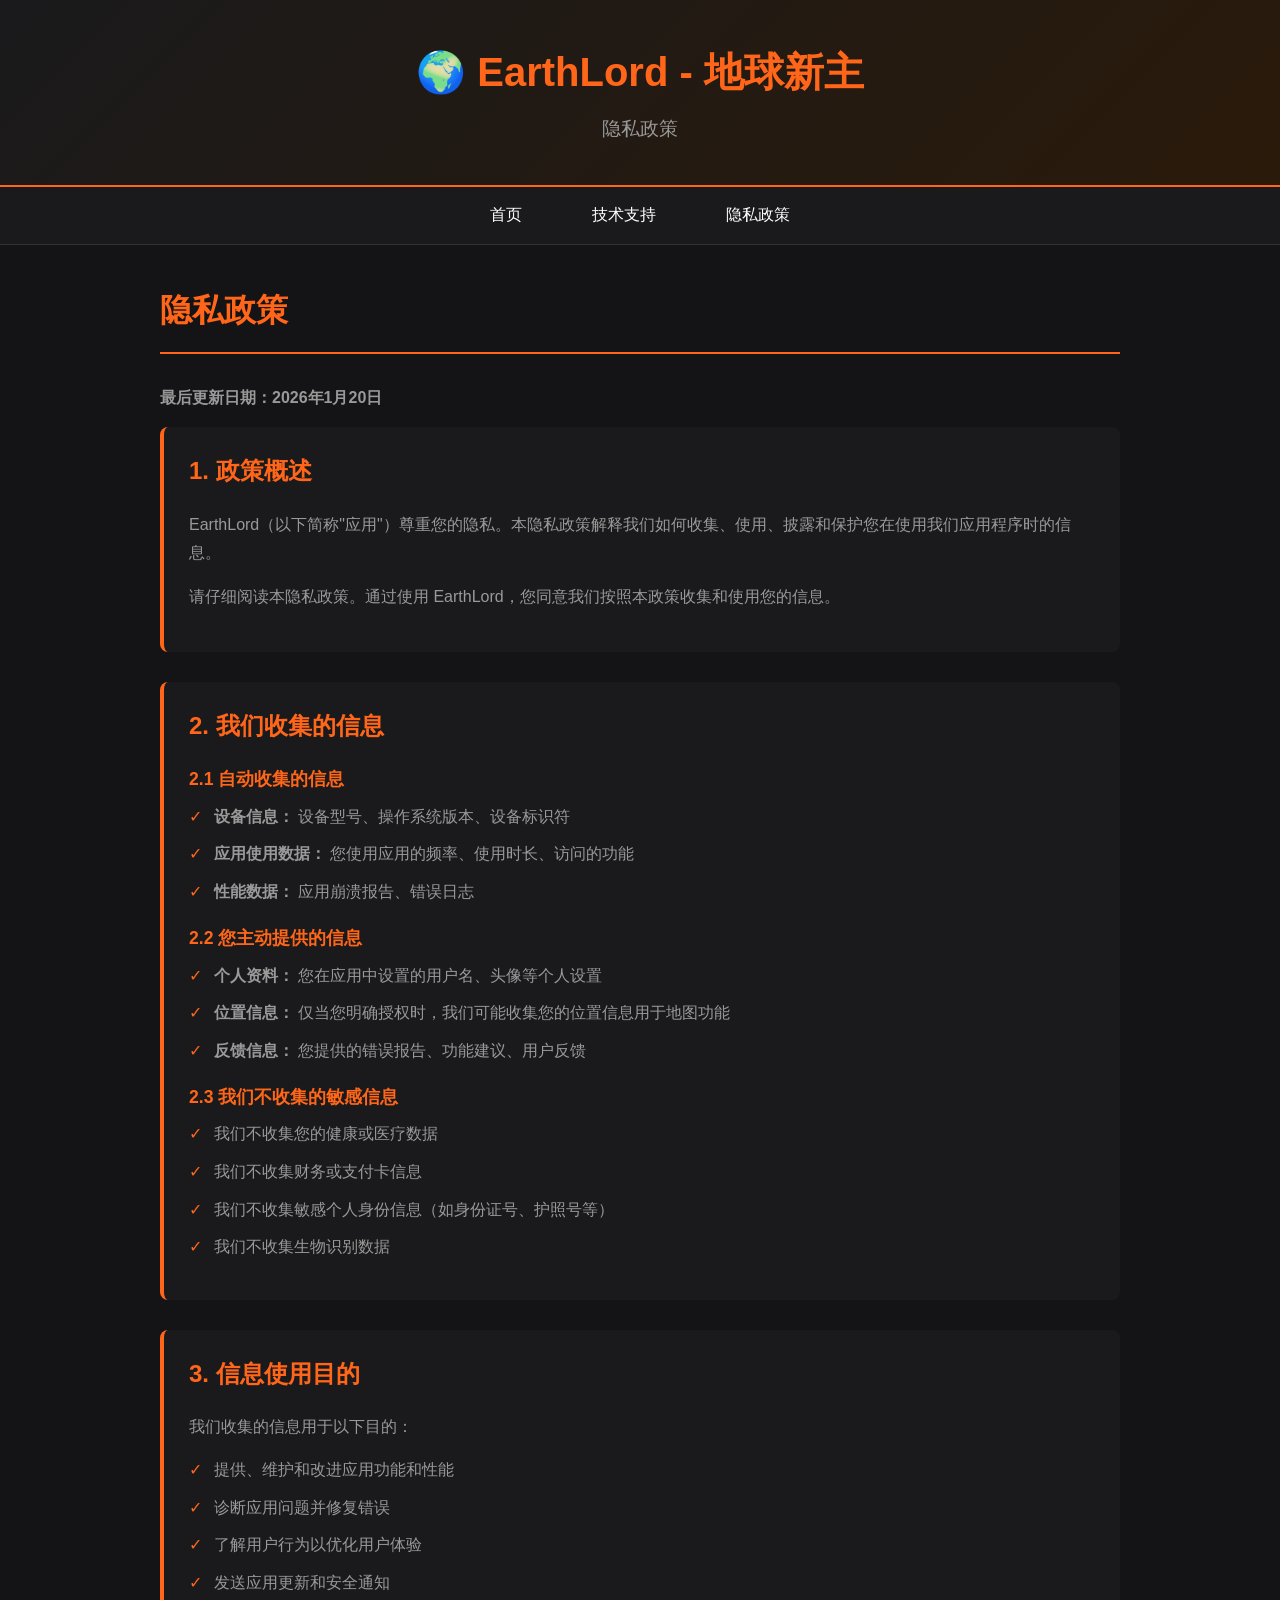
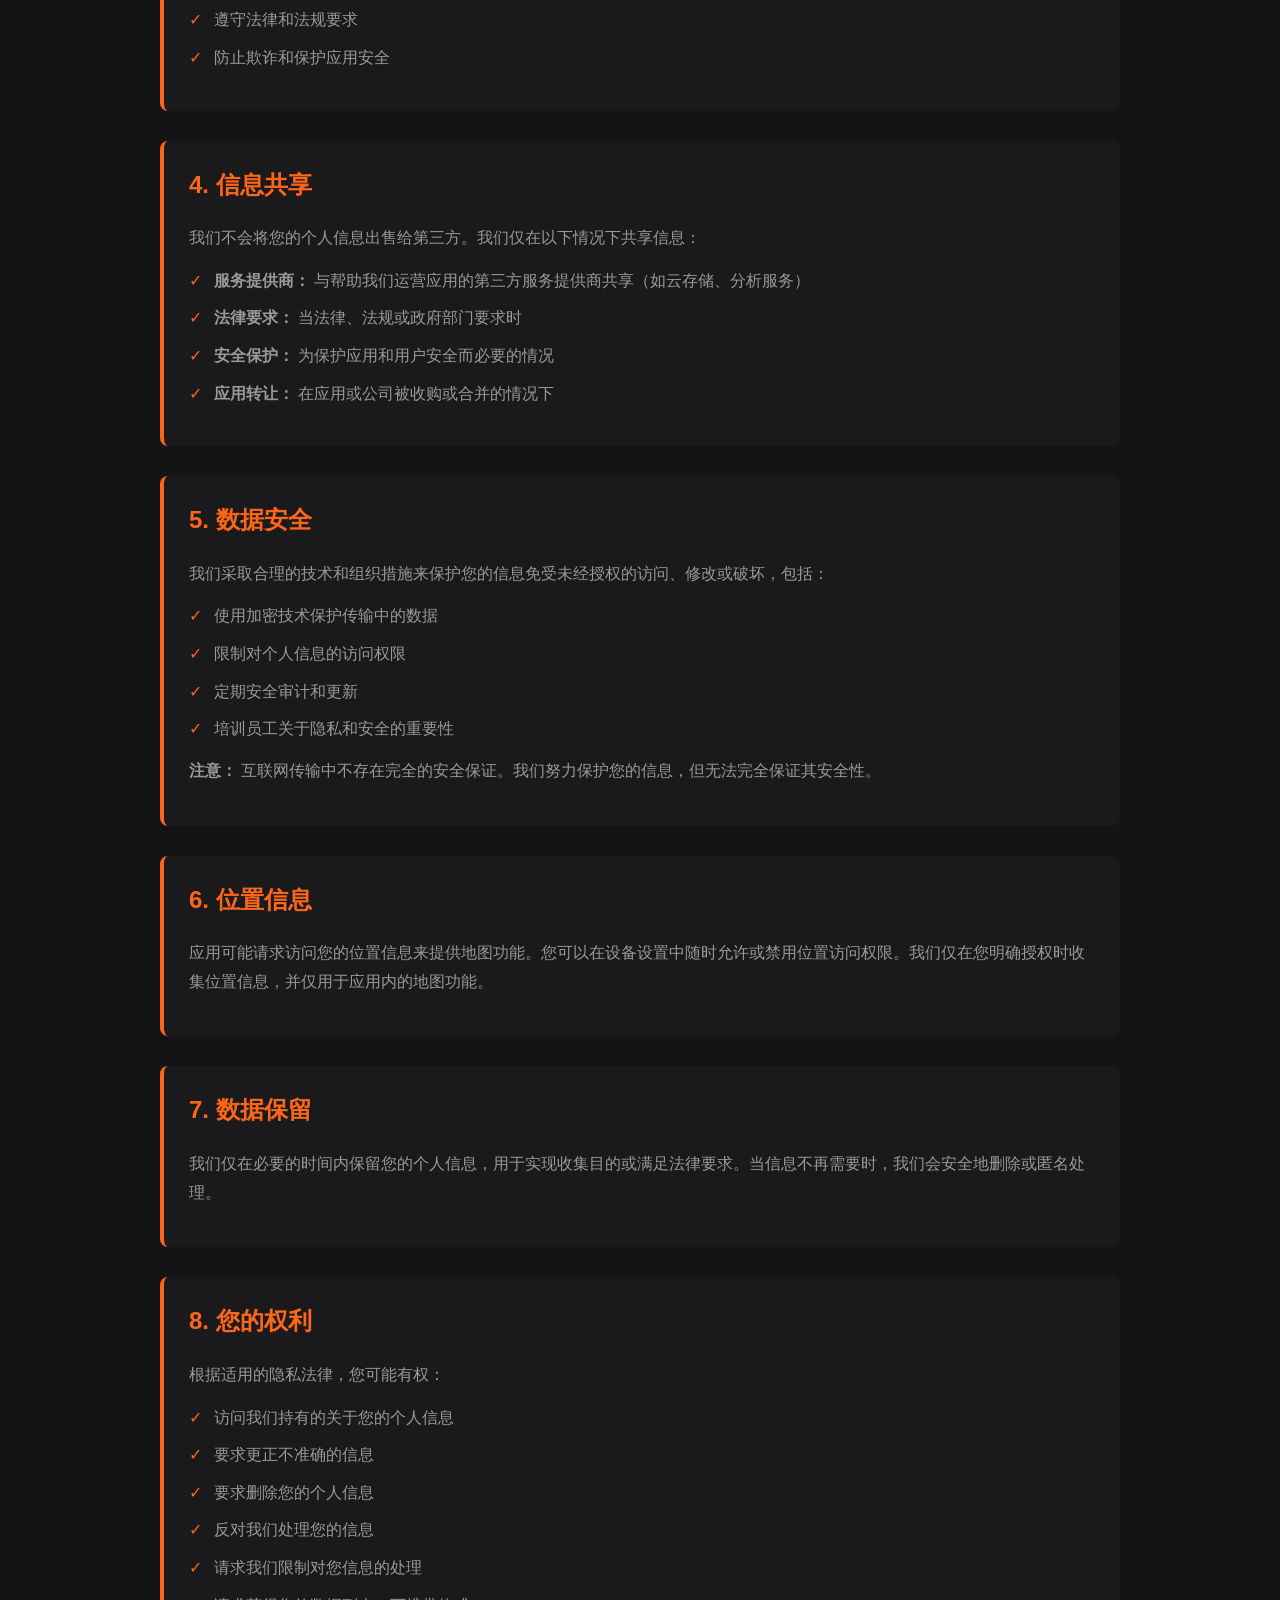
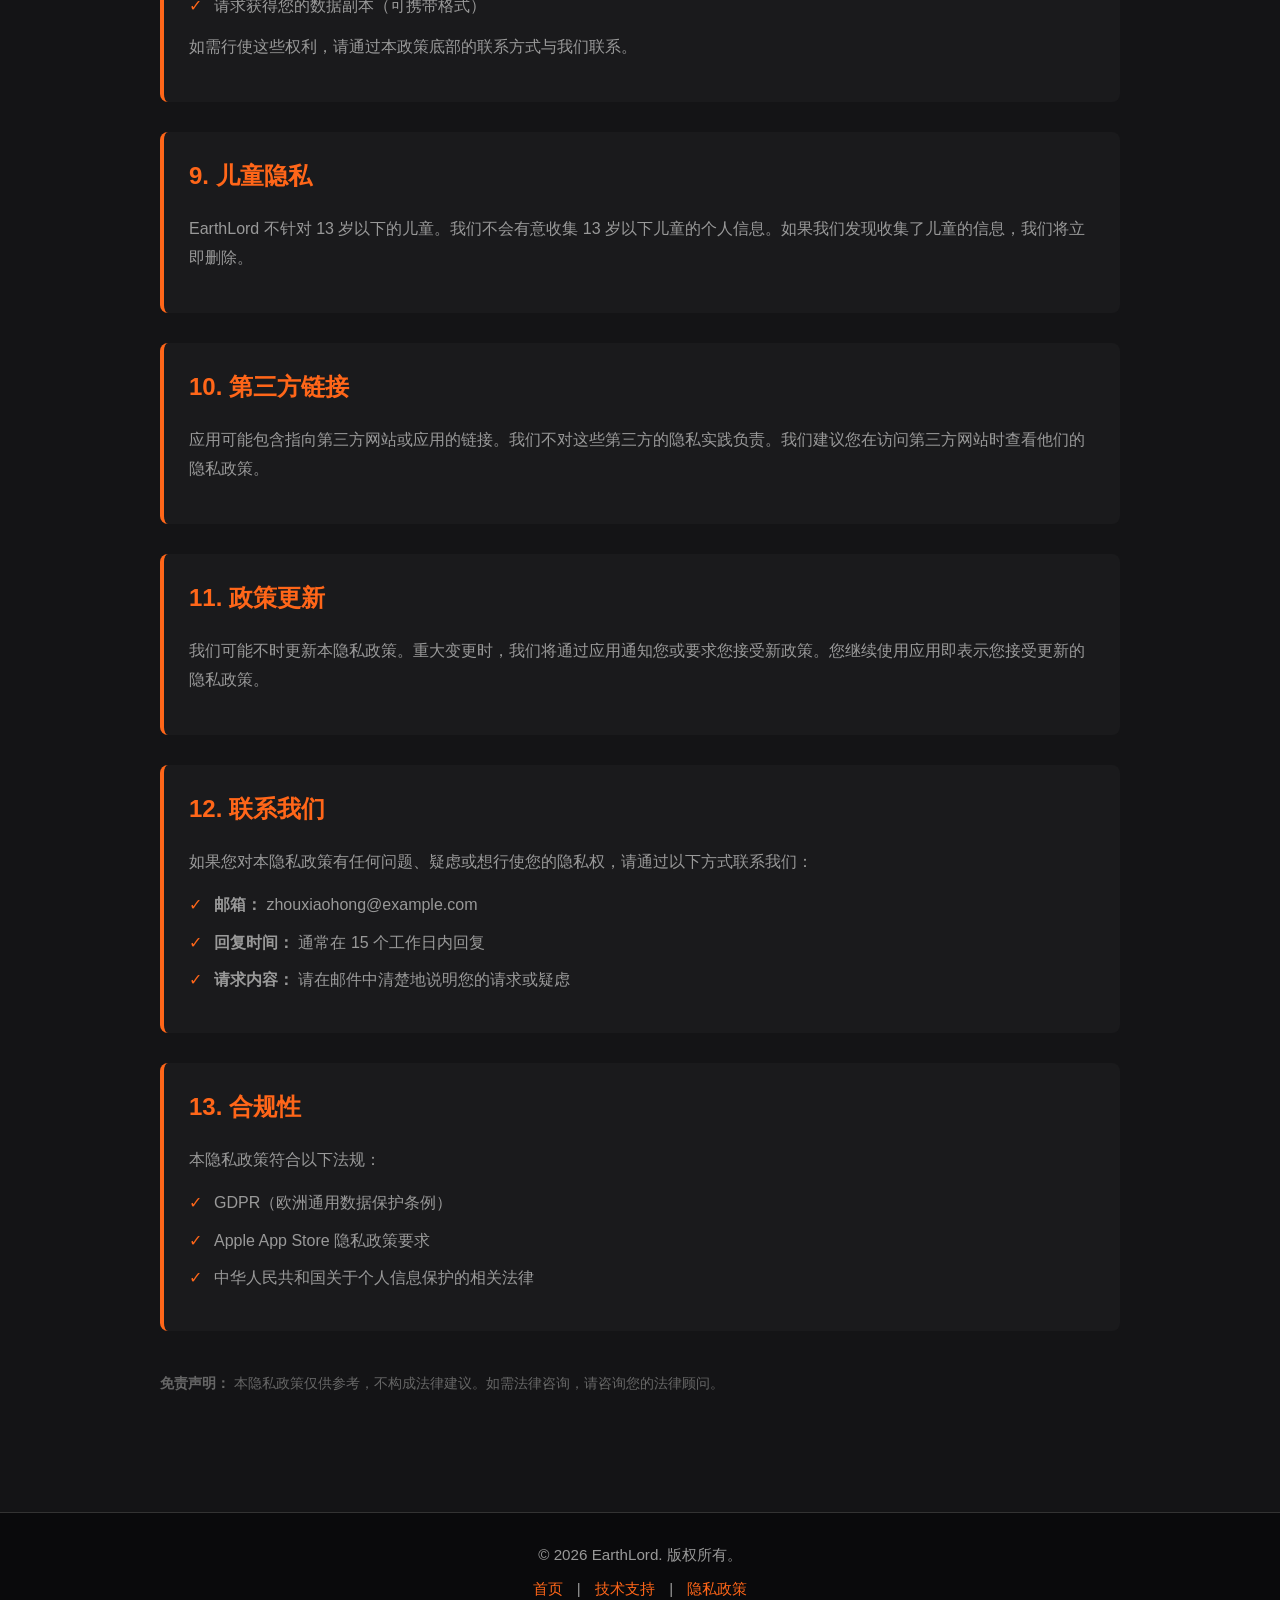
==== privacy.html @ 009931eb "初始化技术支持和隐私政策网站" ====
<!DOCTYPE html>
<html lang="zh-Hans">
<head>
    <meta charset="UTF-8">
    <meta name="viewport" content="width=device-width, initial-scale=1.0">
    <title>隐私政策 - EarthLord</title>
    <link rel="stylesheet" href="styles.css">
</head>
<body>
    <header>
        <div class="container">
            <h1>🌍 EarthLord - 地球新主</h1>
            <p class="subtitle">隐私政策</p>
        </div>
    </header>

    <nav>
        <div class="container">
            <ul>
                <li><a href="index.html">首页</a></li>
                <li><a href="support.html">技术支持</a></li>
                <li><a href="privacy.html">隐私政策</a></li>
            </ul>
        </div>
    </nav>

    <main>
        <div class="container">
            <h2>隐私政策</h2>

            <p><strong>最后更新日期：2026年1月20日</strong></p>

            <section class="privacy-section">
                <h3>1. 政策概述</h3>
                <p>EarthLord（以下简称"应用"）尊重您的隐私。本隐私政策解释我们如何收集、使用、披露和保护您在使用我们应用程序时的信息。</p>
                <p>请仔细阅读本隐私政策。通过使用 EarthLord，您同意我们按照本政策收集和使用您的信息。</p>
            </section>

            <section class="privacy-section">
                <h3>2. 我们收集的信息</h3>

                <h4>2.1 自动收集的信息</h4>
                <ul>
                    <li><strong>设备信息：</strong> 设备型号、操作系统版本、设备标识符</li>
                    <li><strong>应用使用数据：</strong> 您使用应用的频率、使用时长、访问的功能</li>
                    <li><strong>性能数据：</strong> 应用崩溃报告、错误日志</li>
                </ul>

                <h4>2.2 您主动提供的信息</h4>
                <ul>
                    <li><strong>个人资料：</strong> 您在应用中设置的用户名、头像等个人设置</li>
                    <li><strong>位置信息：</strong> 仅当您明确授权时，我们可能收集您的位置信息用于地图功能</li>
                    <li><strong>反馈信息：</strong> 您提供的错误报告、功能建议、用户反馈</li>
                </ul>

                <h4>2.3 我们不收集的敏感信息</h4>
                <ul>
                    <li>我们不收集您的健康或医疗数据</li>
                    <li>我们不收集财务或支付卡信息</li>
                    <li>我们不收集敏感个人身份信息（如身份证号、护照号等）</li>
                    <li>我们不收集生物识别数据</li>
                </ul>
            </section>

            <section class="privacy-section">
                <h3>3. 信息使用目的</h3>
                <p>我们收集的信息用于以下目的：</p>
                <ul>
                    <li>提供、维护和改进应用功能和性能</li>
                    <li>诊断应用问题并修复错误</li>
                    <li>了解用户行为以优化用户体验</li>
                    <li>发送应用更新和安全通知</li>
                    <li>遵守法律和法规要求</li>
                    <li>防止欺诈和保护应用安全</li>
                </ul>
            </section>

            <section class="privacy-section">
                <h3>4. 信息共享</h3>
                <p>我们不会将您的个人信息出售给第三方。我们仅在以下情况下共享信息：</p>
                <ul>
                    <li><strong>服务提供商：</strong> 与帮助我们运营应用的第三方服务提供商共享（如云存储、分析服务）</li>
                    <li><strong>法律要求：</strong> 当法律、法规或政府部门要求时</li>
                    <li><strong>安全保护：</strong> 为保护应用和用户安全而必要的情况</li>
                    <li><strong>应用转让：</strong> 在应用或公司被收购或合并的情况下</li>
                </ul>
            </section>

            <section class="privacy-section">
                <h3>5. 数据安全</h3>
                <p>我们采取合理的技术和组织措施来保护您的信息免受未经授权的访问、修改或破坏，包括：</p>
                <ul>
                    <li>使用加密技术保护传输中的数据</li>
                    <li>限制对个人信息的访问权限</li>
                    <li>定期安全审计和更新</li>
                    <li>培训员工关于隐私和安全的重要性</li>
                </ul>
                <p><strong>注意：</strong> 互联网传输中不存在完全的安全保证。我们努力保护您的信息，但无法完全保证其安全性。</p>
            </section>

            <section class="privacy-section">
                <h3>6. 位置信息</h3>
                <p>应用可能请求访问您的位置信息来提供地图功能。您可以在设备设置中随时允许或禁用位置访问权限。我们仅在您明确授权时收集位置信息，并仅用于应用内的地图功能。</p>
            </section>

            <section class="privacy-section">
                <h3>7. 数据保留</h3>
                <p>我们仅在必要的时间内保留您的个人信息，用于实现收集目的或满足法律要求。当信息不再需要时，我们会安全地删除或匿名处理。</p>
            </section>

            <section class="privacy-section">
                <h3>8. 您的权利</h3>
                <p>根据适用的隐私法律，您可能有权：</p>
                <ul>
                    <li>访问我们持有的关于您的个人信息</li>
                    <li>要求更正不准确的信息</li>
                    <li>要求删除您的个人信息</li>
                    <li>反对我们处理您的信息</li>
                    <li>请求我们限制对您信息的处理</li>
                    <li>请求获得您的数据副本（可携带格式）</li>
                </ul>
                <p>如需行使这些权利，请通过本政策底部的联系方式与我们联系。</p>
            </section>

            <section class="privacy-section">
                <h3>9. 儿童隐私</h3>
                <p>EarthLord 不针对 13 岁以下的儿童。我们不会有意收集 13 岁以下儿童的个人信息。如果我们发现收集了儿童的信息，我们将立即删除。</p>
            </section>

            <section class="privacy-section">
                <h3>10. 第三方链接</h3>
                <p>应用可能包含指向第三方网站或应用的链接。我们不对这些第三方的隐私实践负责。我们建议您在访问第三方网站时查看他们的隐私政策。</p>
            </section>

            <section class="privacy-section">
                <h3>11. 政策更新</h3>
                <p>我们可能不时更新本隐私政策。重大变更时，我们将通过应用通知您或要求您接受新政策。您继续使用应用即表示您接受更新的隐私政策。</p>
            </section>

            <section class="privacy-section">
                <h3>12. 联系我们</h3>
                <p>如果您对本隐私政策有任何问题、疑虑或想行使您的隐私权，请通过以下方式联系我们：</p>
                <ul>
                    <li><strong>邮箱：</strong> zhouxiaohong@example.com</li>
                    <li><strong>回复时间：</strong> 通常在 15 个工作日内回复</li>
                    <li><strong>请求内容：</strong> 请在邮件中清楚地说明您的请求或疑虑</li>
                </ul>
            </section>

            <section class="privacy-section">
                <h3>13. 合规性</h3>
                <p>本隐私政策符合以下法规：</p>
                <ul>
                    <li>GDPR（欧洲通用数据保护条例）</li>
                    <li>Apple App Store 隐私政策要求</li>
                    <li>中华人民共和国关于个人信息保护的相关法律</li>
                </ul>
            </section>

            <p style="margin-top: 40px; font-size: 0.9em; color: #666;">
                <strong>免责声明：</strong> 本隐私政策仅供参考，不构成法律建议。如需法律咨询，请咨询您的法律顾问。
            </p>
        </div>
    </main>

    <footer>
        <div class="container">
            <p>&copy; 2026 EarthLord. 版权所有。</p>
            <p>
                <a href="index.html">首页</a> |
                <a href="support.html">技术支持</a> |
                <a href="privacy.html">隐私政策</a>
            </p>
        </div>
    </footer>
</body>
</html>
---- styles.css ----
* {
    margin: 0;
    padding: 0;
    box-sizing: border-box;
}

:root {
    --primary-color: #FF6619;
    --bg-color: #141416;
    --text-primary: #ffffff;
    --text-secondary: #999999;
    --border-color: #333333;
    --success-color: #4CAF50;
}

body {
    font-family: -apple-system, BlinkMacSystemFont, "Segoe UI", Roboto, "Helvetica Neue", Arial, sans-serif;
    background-color: var(--bg-color);
    color: var(--text-primary);
    line-height: 1.6;
}

.container {
    max-width: 1000px;
    margin: 0 auto;
    padding: 0 20px;
}

/* Header */
header {
    background: linear-gradient(135deg, #1a1a1c 0%, #2a1a0a 100%);
    padding: 40px 0;
    border-bottom: 2px solid var(--primary-color);
    text-align: center;
}

header h1 {
    font-size: 2.5em;
    margin-bottom: 10px;
    color: var(--primary-color);
}

header .subtitle {
    font-size: 1.2em;
    color: var(--text-secondary);
}

/* Navigation */
nav {
    background-color: #1a1a1c;
    padding: 0;
    border-bottom: 1px solid var(--border-color);
    position: sticky;
    top: 0;
    z-index: 100;
}

nav ul {
    list-style: none;
    display: flex;
    justify-content: center;
    gap: 30px;
}

nav a {
    display: block;
    padding: 15px 20px;
    color: var(--text-primary);
    text-decoration: none;
    transition: all 0.3s ease;
    border-bottom: 2px solid transparent;
}

nav a:hover {
    color: var(--primary-color);
    border-bottom-color: var(--primary-color);
}

/* Main Content */
main {
    padding: 40px 0;
    min-height: 60vh;
}

main h2 {
    font-size: 2em;
    margin-bottom: 30px;
    color: var(--primary-color);
    border-bottom: 2px solid var(--primary-color);
    padding-bottom: 15px;
}

main h3 {
    font-size: 1.5em;
    margin: 30px 0 20px 0;
    color: var(--primary-color);
}

main h4 {
    font-size: 1.1em;
    margin: 20px 0 10px 0;
    color: var(--text-primary);
}

main p {
    margin-bottom: 15px;
    color: var(--text-secondary);
    line-height: 1.8;
}

main ul, main ol {
    margin-left: 30px;
    margin-bottom: 15px;
}

main li {
    margin-bottom: 10px;
    color: var(--text-secondary);
}

main a {
    color: var(--primary-color);
    text-decoration: none;
    transition: all 0.3s ease;
}

main a:hover {
    text-decoration: underline;
}

/* Hero Section */
.hero {
    background: linear-gradient(135deg, #1a1a1c 0%, #2a1a0a 100%);
    padding: 40px;
    border-radius: 8px;
    border-left: 4px solid var(--primary-color);
    margin-bottom: 40px;
}

.hero h2 {
    border: none;
    margin-bottom: 15px;
    padding-bottom: 0;
}

.hero p {
    color: var(--text-primary);
    font-size: 1.1em;
}

/* Features Grid */
.feature-grid {
    display: grid;
    grid-template-columns: repeat(auto-fit, minmax(250px, 1fr));
    gap: 20px;
    margin: 20px 0;
}

.feature-card {
    background-color: #1a1a1c;
    padding: 25px;
    border-radius: 8px;
    border-left: 4px solid var(--primary-color);
    transition: all 0.3s ease;
}

.feature-card:hover {
    transform: translateY(-5px);
    box-shadow: 0 10px 30px rgba(255, 102, 25, 0.2);
}

.feature-card h3 {
    margin-top: 0;
    margin-bottom: 15px;
}

.feature-card p {
    margin: 0;
}

/* Info Section */
.info {
    background-color: #1a1a1c;
    padding: 25px;
    border-radius: 8px;
    border-left: 4px solid var(--primary-color);
    margin-top: 40px;
}

.info ul {
    list-style: none;
    margin-left: 0;
}

.info li {
    margin-bottom: 15px;
}

.info strong {
    color: var(--primary-color);
}

/* Support Section */
.support-section {
    background-color: #1a1a1c;
    padding: 25px;
    border-radius: 8px;
    border-left: 4px solid var(--primary-color);
    margin-bottom: 30px;
}

.support-section ul {
    list-style: none;
    margin-left: 0;
}

.support-section li {
    margin-bottom: 12px;
    margin-left: 0;
    padding-left: 25px;
    position: relative;
}

.support-section li:before {
    content: "→";
    position: absolute;
    left: 0;
    color: var(--primary-color);
}

.faq-item {
    background-color: #0a0a0c;
    padding: 20px;
    border-radius: 6px;
    margin-bottom: 20px;
    border-left: 3px solid var(--primary-color);
}

.faq-item h4 {
    color: var(--primary-color);
    margin-top: 0;
    margin-bottom: 15px;
}

.faq-item p {
    margin-bottom: 10px;
}

.faq-item ol, .faq-item ul {
    margin-left: 20px;
}

/* Privacy Section */
.privacy-section {
    background-color: #1a1a1c;
    padding: 25px;
    border-radius: 8px;
    border-left: 4px solid var(--primary-color);
    margin-bottom: 30px;
}

.privacy-section h3 {
    margin-top: 0;
}

.privacy-section h4 {
    color: var(--primary-color);
    margin-top: 20px;
}

.privacy-section ul {
    list-style: none;
    margin-left: 0;
}

.privacy-section li {
    margin-bottom: 12px;
    margin-left: 0;
    padding-left: 25px;
    position: relative;
}

.privacy-section li:before {
    content: "✓";
    position: absolute;
    left: 0;
    color: var(--primary-color);
}

/* Footer */
footer {
    background-color: #0a0a0c;
    padding: 30px 0;
    text-align: center;
    border-top: 1px solid var(--border-color);
    margin-top: 60px;
    color: var(--text-secondary);
}

footer p {
    margin-bottom: 10px;
    font-size: 0.95em;
}

footer a {
    color: var(--primary-color);
    text-decoration: none;
    margin: 0 10px;
}

footer a:hover {
    text-decoration: underline;
}

/* Responsive */
@media (max-width: 768px) {
    header h1 {
        font-size: 1.8em;
    }

    nav ul {
        flex-wrap: wrap;
        gap: 0;
    }

    nav a {
        padding: 10px 15px;
        font-size: 0.95em;
    }

    main h2 {
        font-size: 1.6em;
    }

    main h3 {
        font-size: 1.2em;
    }

    .feature-grid {
        grid-template-columns: 1fr;
    }

    .container {
        padding: 0 15px;
    }

    main {
        padding: 20px 0;
    }
}

@media (max-width: 480px) {
    header {
        padding: 25px 0;
    }

    header h1 {
        font-size: 1.5em;
    }

    header .subtitle {
        font-size: 1em;
    }

    nav a {
        padding: 8px 10px;
        font-size: 0.9em;
    }

    main h2 {
        font-size: 1.3em;
    }

    main h3 {
        font-size: 1.1em;
    }
}

/* Print Styles */
@media print {
    nav {
        display: none;
    }

    footer {
        display: none;
    }
}
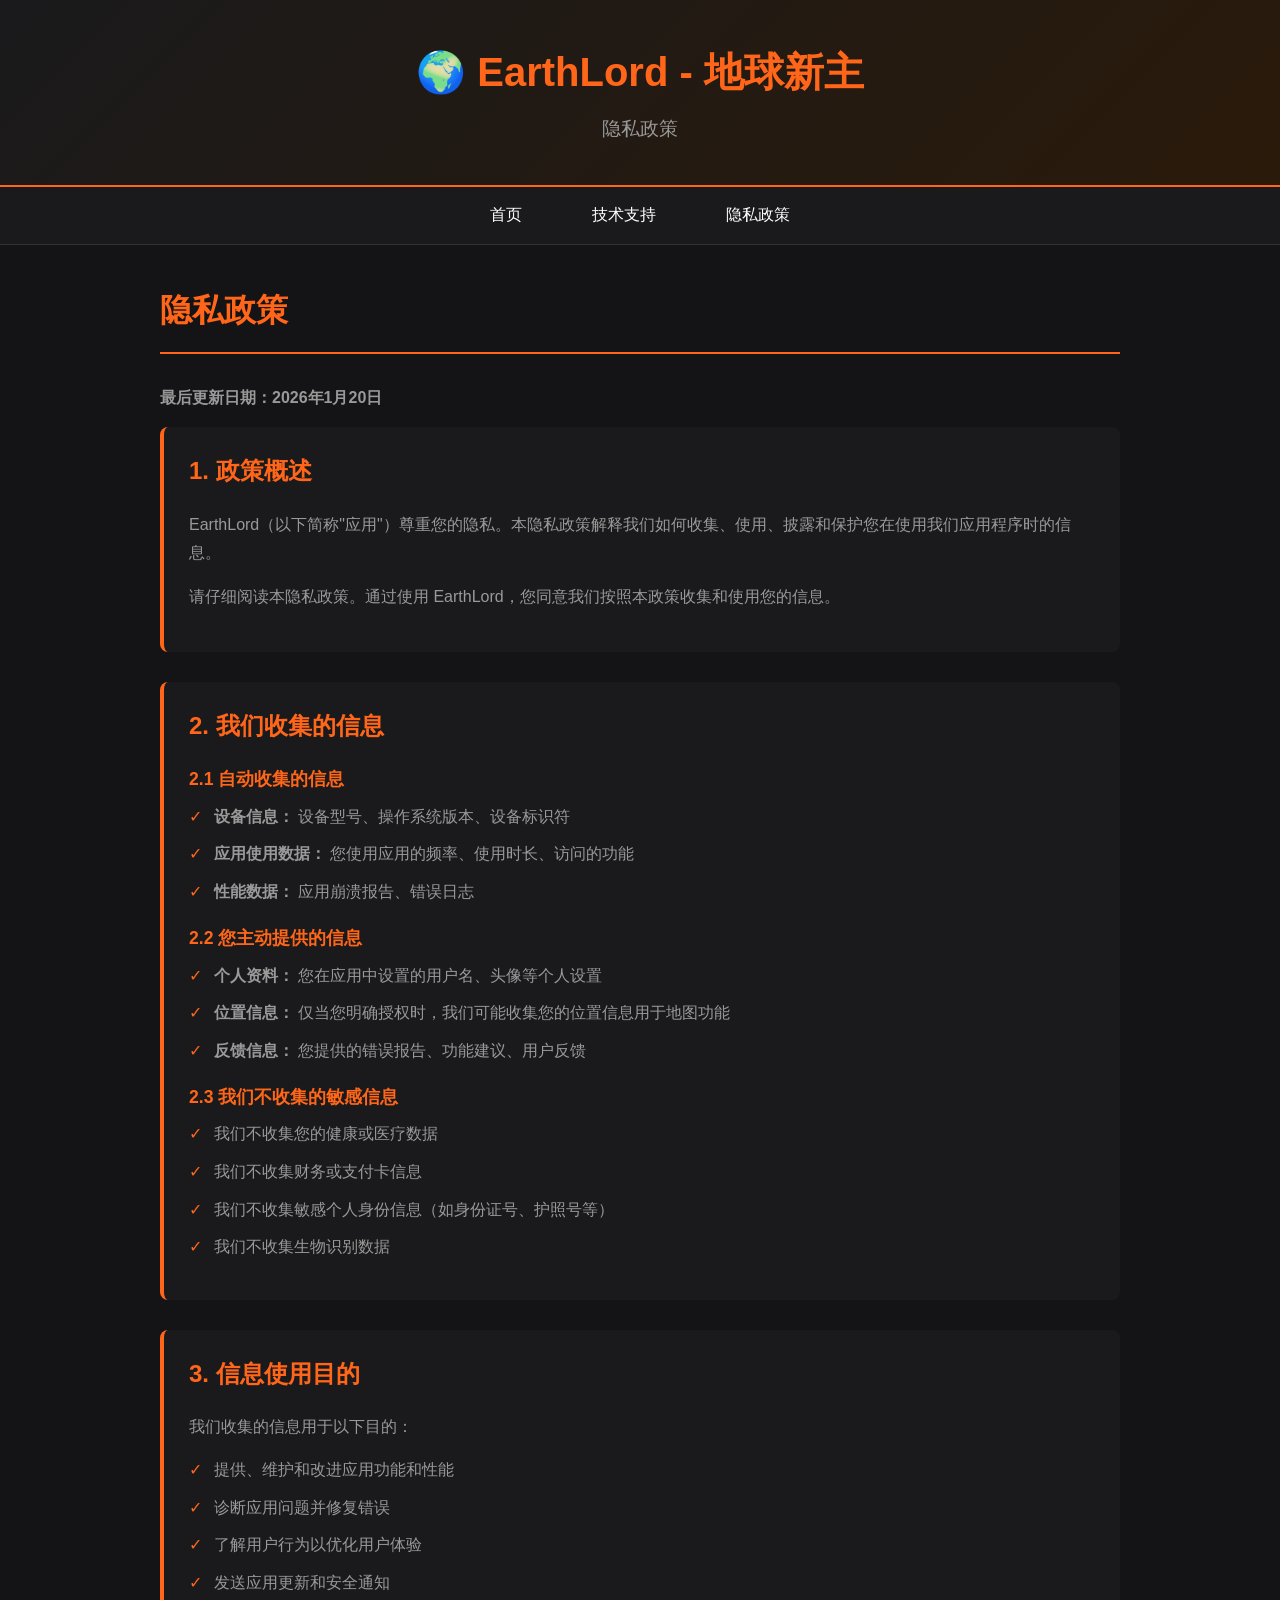
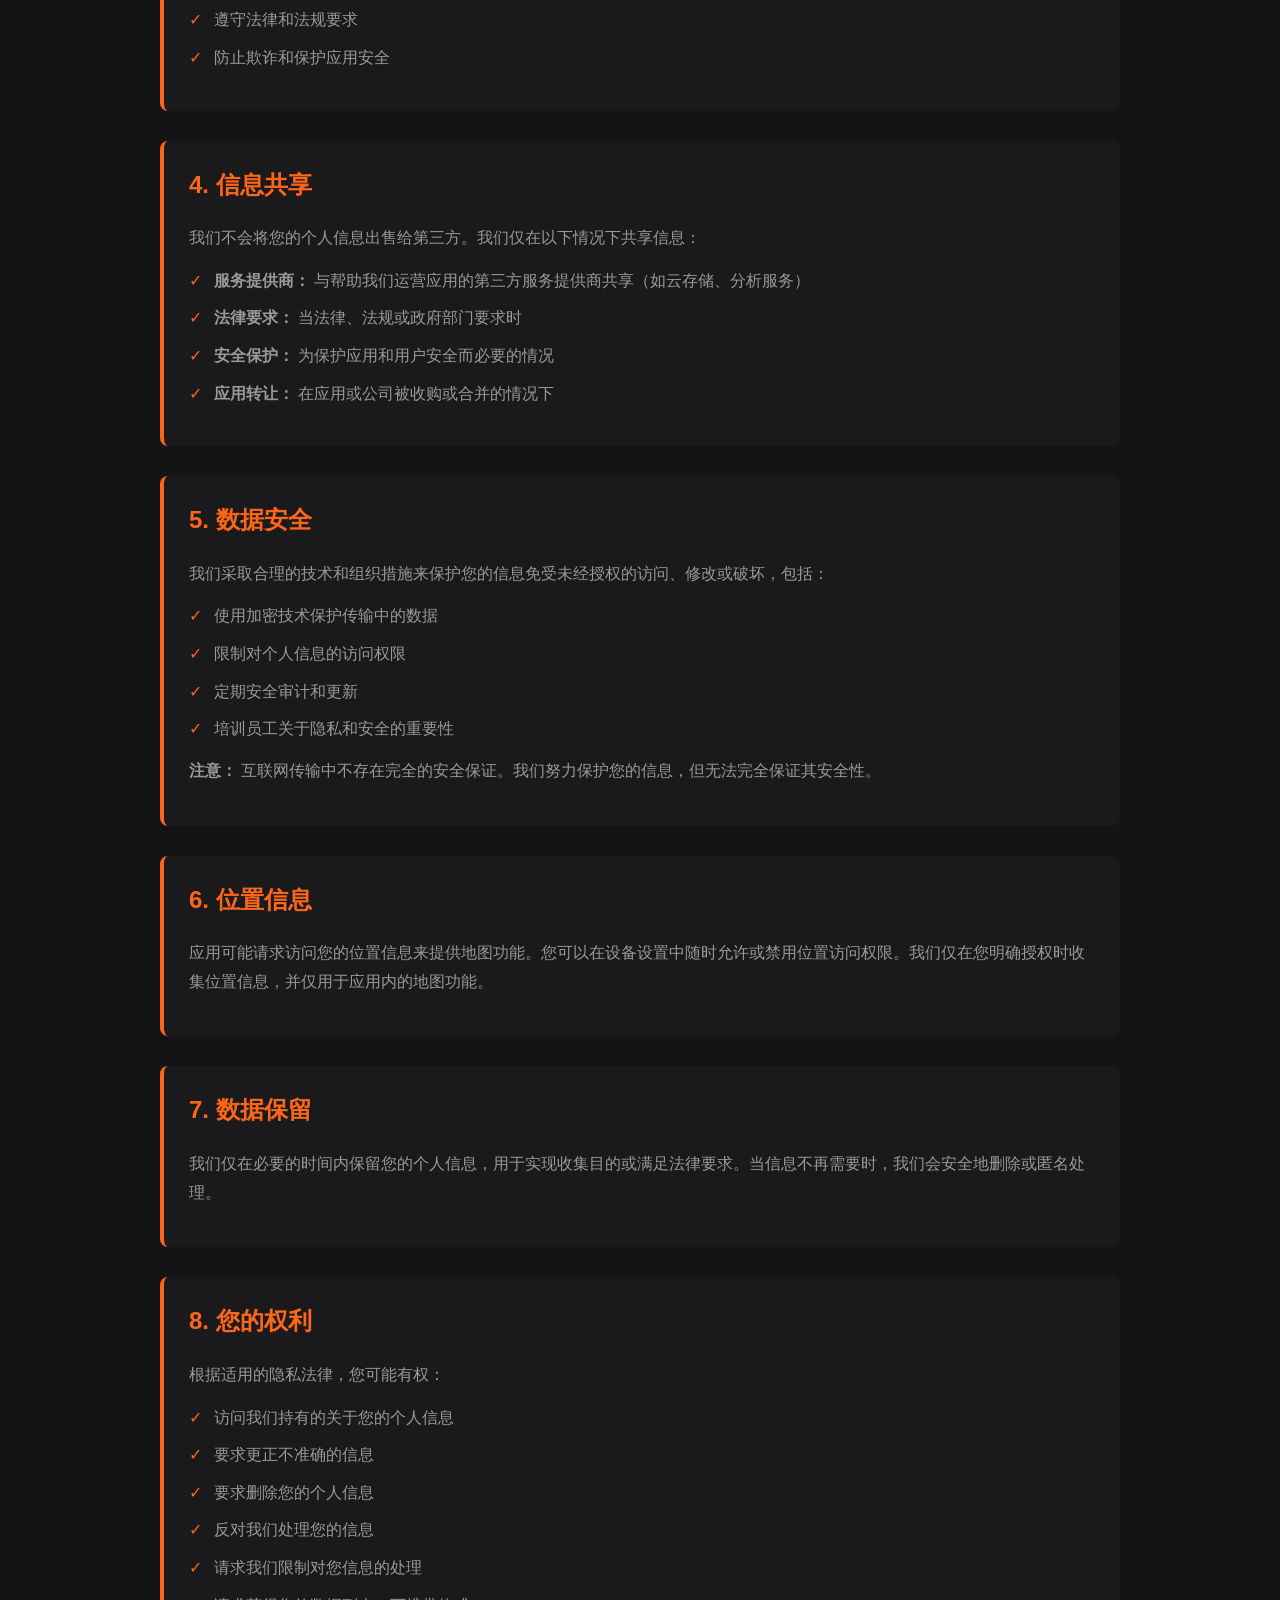
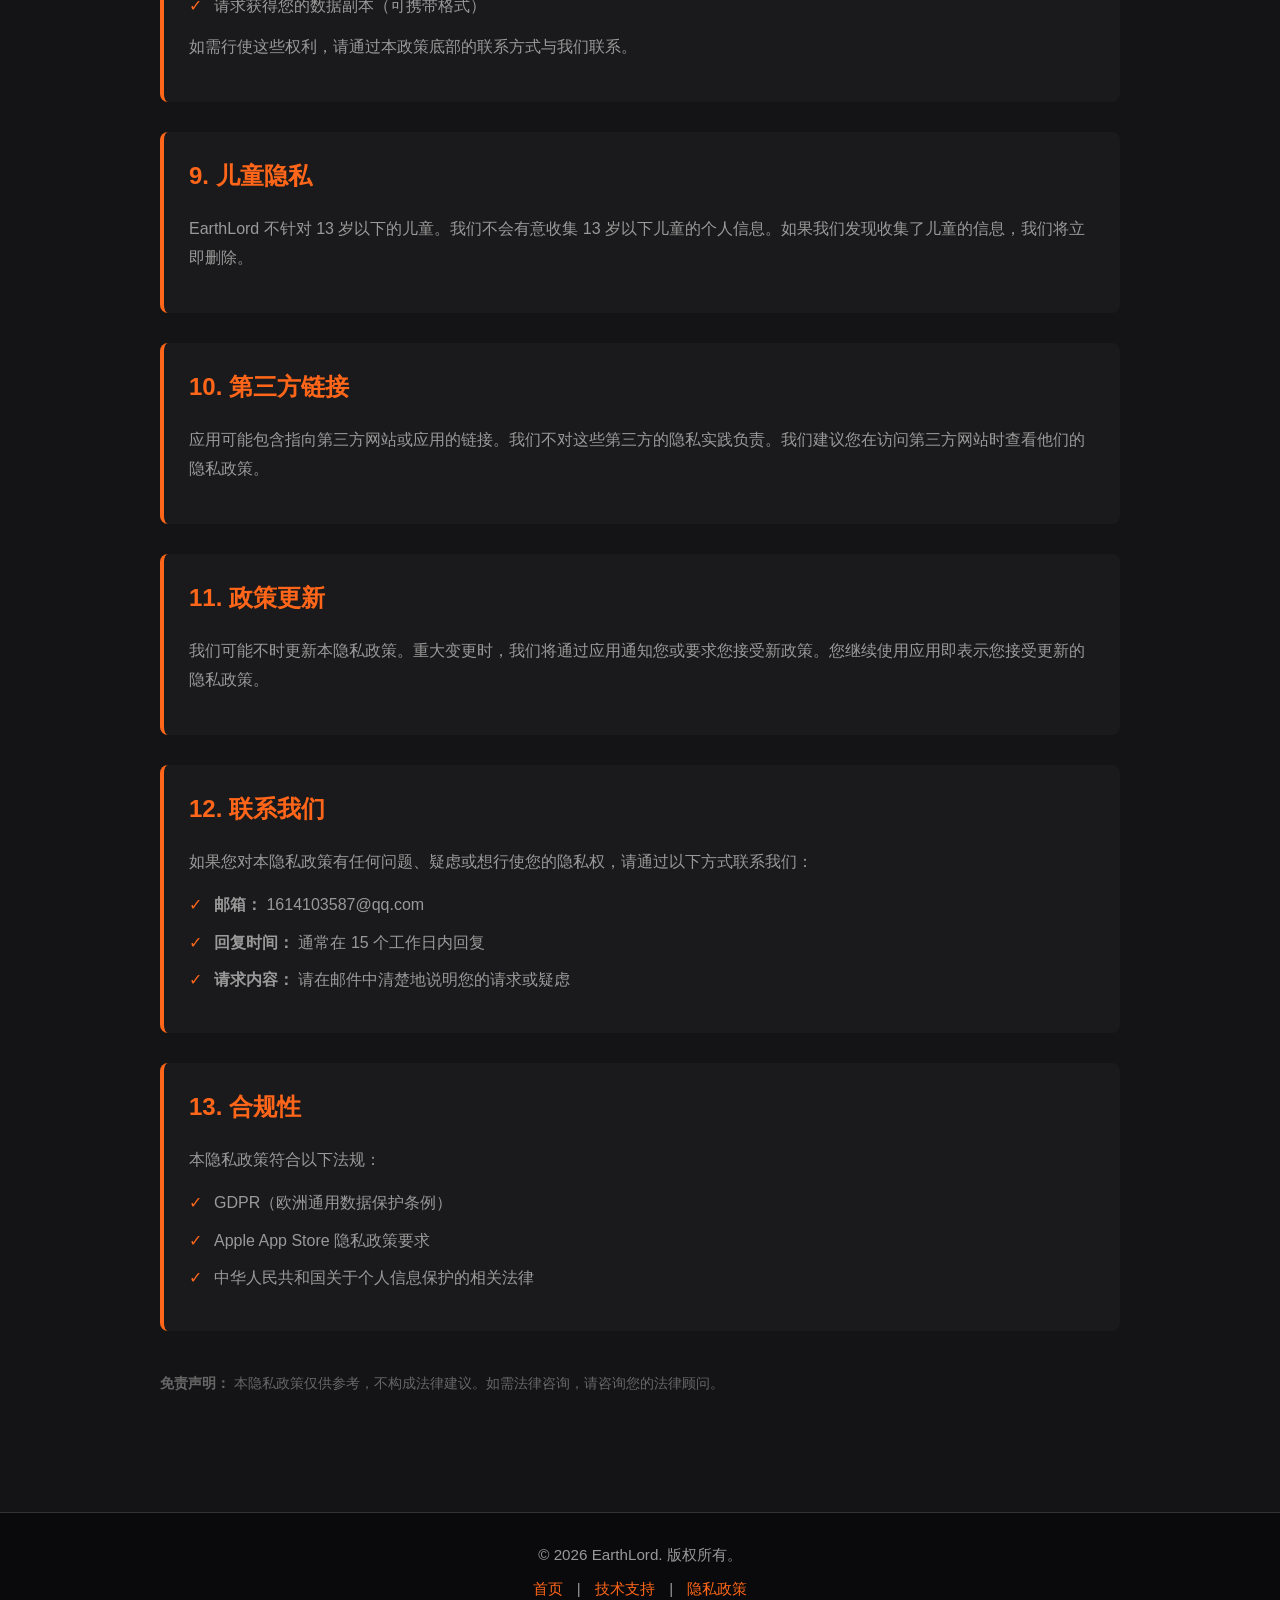
==== commit 61903820: "更新邮箱地址为 1614103587@qq.com" ====
--- a/privacy.html
+++ b/privacy.html
@@ -141,7 +141,7 @@
                 <h3>12. 联系我们</h3>
                 <p>如果您对本隐私政策有任何问题、疑虑或想行使您的隐私权，请通过以下方式联系我们：</p>
                 <ul>
-                    <li><strong>邮箱：</strong> zhouxiaohong@example.com</li>
+                    <li><strong>邮箱：</strong> 1614103587@qq.com</li>
                     <li><strong>回复时间：</strong> 通常在 15 个工作日内回复</li>
                     <li><strong>请求内容：</strong> 请在邮件中清楚地说明您的请求或疑虑</li>
                 </ul>
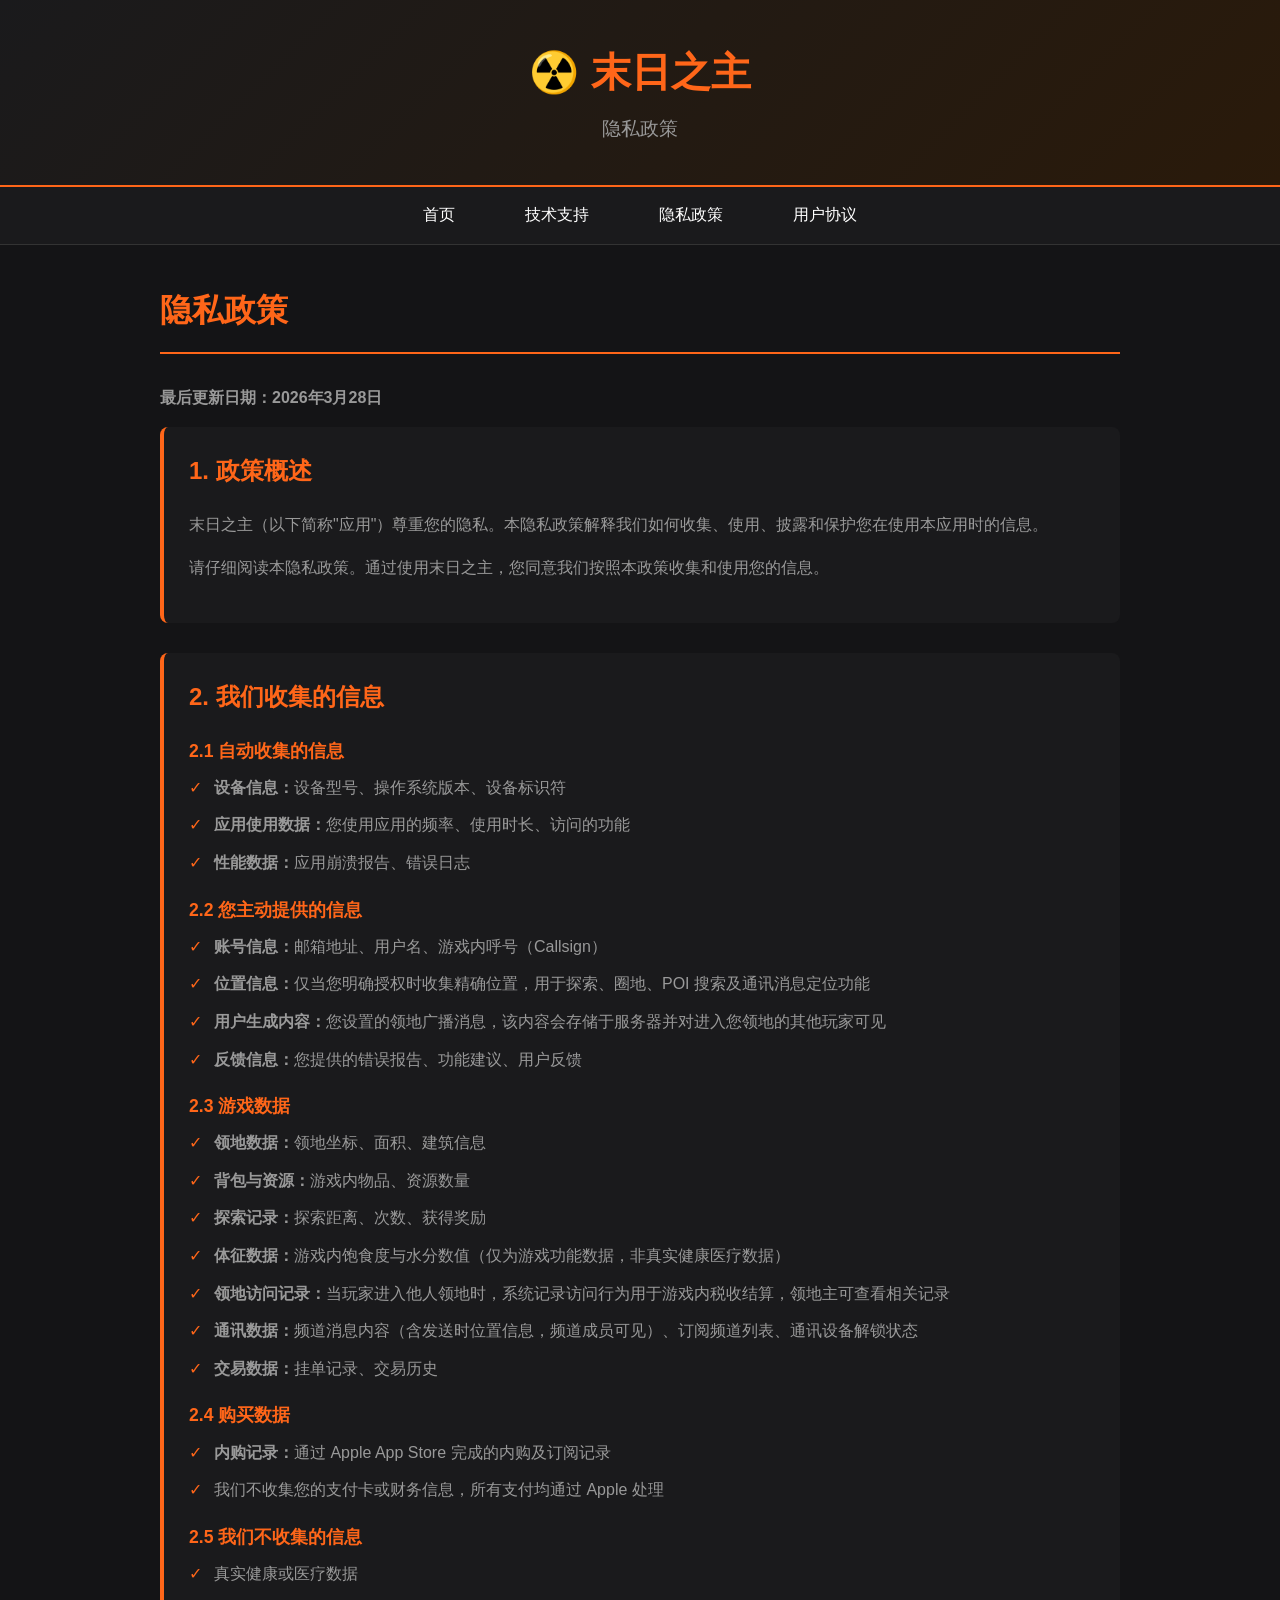
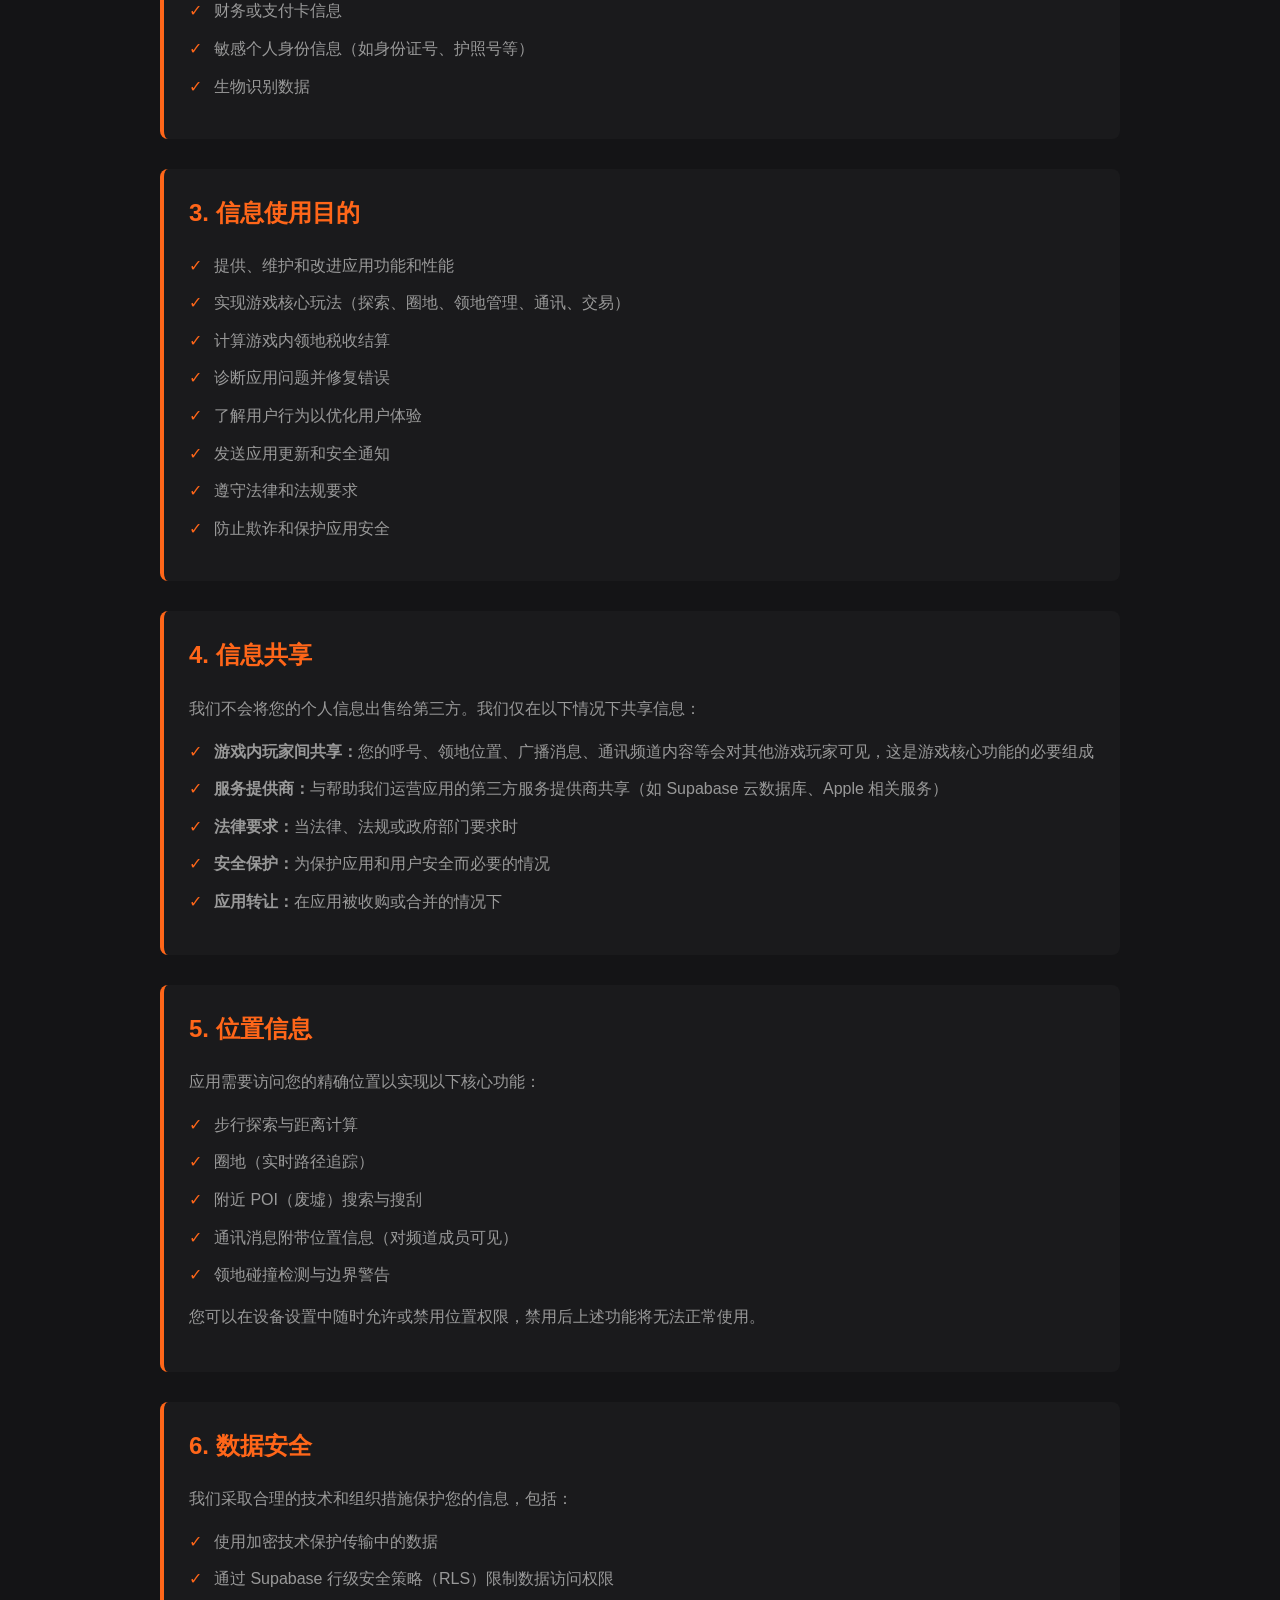
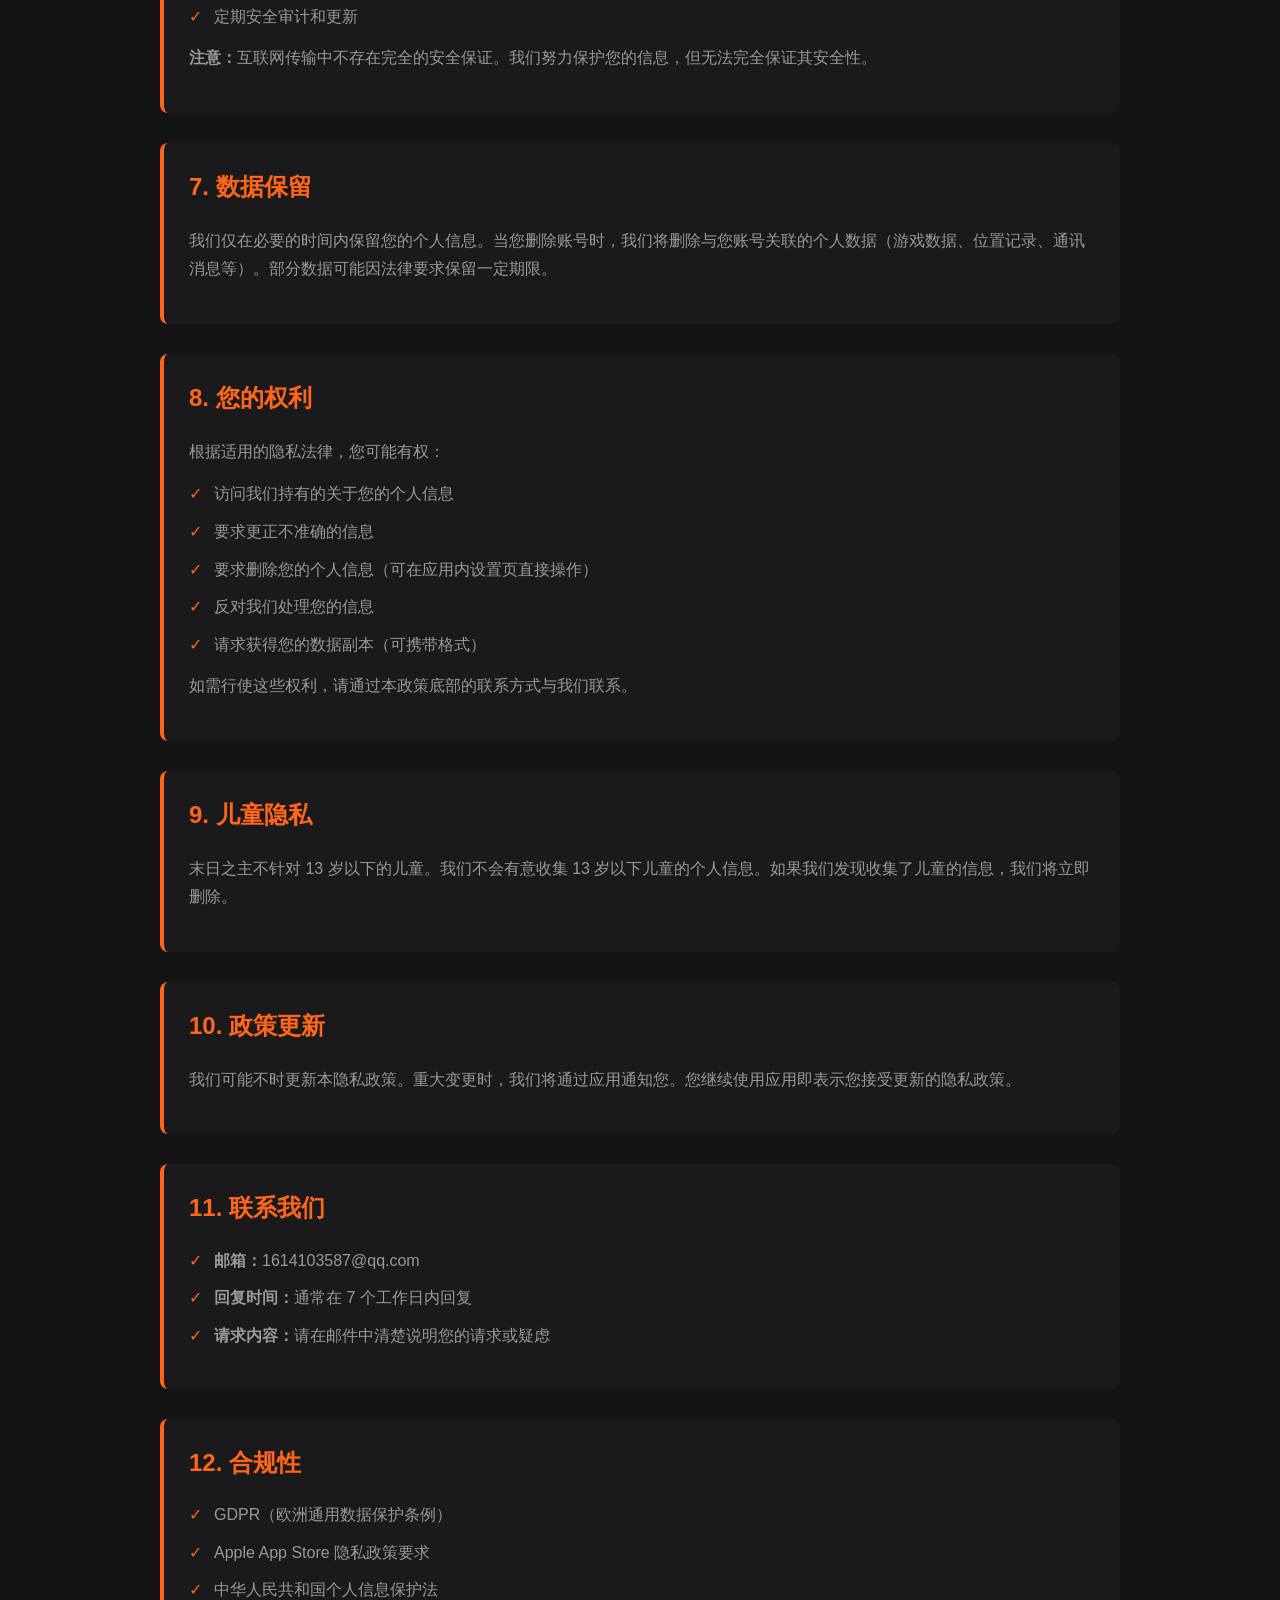
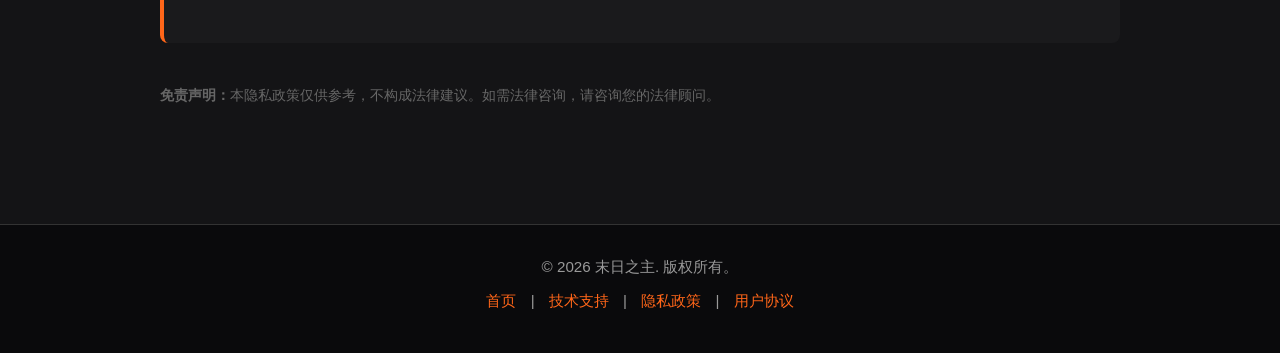
==== commit 999b7ff7: "update: 隐私政策更新至末日之主 v1.1" ====
--- a/privacy.html
+++ b/privacy.html
@@ -3,13 +3,13 @@
 <head>
     <meta charset="UTF-8">
     <meta name="viewport" content="width=device-width, initial-scale=1.0">
-    <title>隐私政策 - EarthLord</title>
+    <title>隐私政策 - 末日之主</title>
     <link rel="stylesheet" href="styles.css">
 </head>
 <body>
     <header>
         <div class="container">
-            <h1>🌍 EarthLord - 地球新主</h1>
+            <h1>☢️ 末日之主</h1>
             <p class="subtitle">隐私政策</p>
         </div>
     </header>
@@ -20,6 +20,7 @@
                 <li><a href="index.html">首页</a></li>
                 <li><a href="support.html">技术支持</a></li>
                 <li><a href="privacy.html">隐私政策</a></li>
+                <li><a href="terms.html">用户协议</a></li>
             </ul>
         </div>
     </nav>
@@ -28,12 +29,12 @@
         <div class="container">
             <h2>隐私政策</h2>
 
-            <p><strong>最后更新日期：2026年1月20日</strong></p>
+            <p><strong>最后更新日期：2026年3月28日</strong></p>
 
             <section class="privacy-section">
                 <h3>1. 政策概述</h3>
-                <p>EarthLord（以下简称"应用"）尊重您的隐私。本隐私政策解释我们如何收集、使用、披露和保护您在使用我们应用程序时的信息。</p>
-                <p>请仔细阅读本隐私政策。通过使用 EarthLord，您同意我们按照本政策收集和使用您的信息。</p>
+                <p>末日之主（以下简称"应用"）尊重您的隐私。本隐私政策解释我们如何收集、使用、披露和保护您在使用本应用时的信息。</p>
+                <p>请仔细阅读本隐私政策。通过使用末日之主，您同意我们按照本政策收集和使用您的信息。</p>
             </section>
 
             <section class="privacy-section">
@@ -41,32 +42,51 @@
 
                 <h4>2.1 自动收集的信息</h4>
                 <ul>
-                    <li><strong>设备信息：</strong> 设备型号、操作系统版本、设备标识符</li>
-                    <li><strong>应用使用数据：</strong> 您使用应用的频率、使用时长、访问的功能</li>
-                    <li><strong>性能数据：</strong> 应用崩溃报告、错误日志</li>
+                    <li><strong>设备信息：</strong>设备型号、操作系统版本、设备标识符</li>
+                    <li><strong>应用使用数据：</strong>您使用应用的频率、使用时长、访问的功能</li>
+                    <li><strong>性能数据：</strong>应用崩溃报告、错误日志</li>
                 </ul>
 
                 <h4>2.2 您主动提供的信息</h4>
                 <ul>
-                    <li><strong>个人资料：</strong> 您在应用中设置的用户名、头像等个人设置</li>
-                    <li><strong>位置信息：</strong> 仅当您明确授权时，我们可能收集您的位置信息用于地图功能</li>
-                    <li><strong>反馈信息：</strong> 您提供的错误报告、功能建议、用户反馈</li>
+                    <li><strong>账号信息：</strong>邮箱地址、用户名、游戏内呼号（Callsign）</li>
+                    <li><strong>位置信息：</strong>仅当您明确授权时收集精确位置，用于探索、圈地、POI 搜索及通讯消息定位功能</li>
+                    <li><strong>用户生成内容：</strong>您设置的领地广播消息，该内容会存储于服务器并对进入您领地的其他玩家可见</li>
+                    <li><strong>反馈信息：</strong>您提供的错误报告、功能建议、用户反馈</li>
                 </ul>
 
-                <h4>2.3 我们不收集的敏感信息</h4>
+                <h4>2.3 游戏数据</h4>
                 <ul>
-                    <li>我们不收集您的健康或医疗数据</li>
-                    <li>我们不收集财务或支付卡信息</li>
-                    <li>我们不收集敏感个人身份信息（如身份证号、护照号等）</li>
-                    <li>我们不收集生物识别数据</li>
+                    <li><strong>领地数据：</strong>领地坐标、面积、建筑信息</li>
+                    <li><strong>背包与资源：</strong>游戏内物品、资源数量</li>
+                    <li><strong>探索记录：</strong>探索距离、次数、获得奖励</li>
+                    <li><strong>体征数据：</strong>游戏内饱食度与水分数值（仅为游戏功能数据，非真实健康医疗数据）</li>
+                    <li><strong>领地访问记录：</strong>当玩家进入他人领地时，系统记录访问行为用于游戏内税收结算，领地主可查看相关记录</li>
+                    <li><strong>通讯数据：</strong>频道消息内容（含发送时位置信息，频道成员可见）、订阅频道列表、通讯设备解锁状态</li>
+                    <li><strong>交易数据：</strong>挂单记录、交易历史</li>
+                </ul>
+
+                <h4>2.4 购买数据</h4>
+                <ul>
+                    <li><strong>内购记录：</strong>通过 Apple App Store 完成的内购及订阅记录</li>
+                    <li>我们不收集您的支付卡或财务信息，所有支付均通过 Apple 处理</li>
+                </ul>
+
+                <h4>2.5 我们不收集的信息</h4>
+                <ul>
+                    <li>真实健康或医疗数据</li>
+                    <li>财务或支付卡信息</li>
+                    <li>敏感个人身份信息（如身份证号、护照号等）</li>
+                    <li>生物识别数据</li>
                 </ul>
             </section>
 
             <section class="privacy-section">
                 <h3>3. 信息使用目的</h3>
-                <p>我们收集的信息用于以下目的：</p>
                 <ul>
                     <li>提供、维护和改进应用功能和性能</li>
+                    <li>实现游戏核心玩法（探索、圈地、领地管理、通讯、交易）</li>
+                    <li>计算游戏内领地税收结算</li>
                     <li>诊断应用问题并修复错误</li>
                     <li>了解用户行为以优化用户体验</li>
                     <li>发送应用更新和安全通知</li>
@@ -79,33 +99,41 @@
                 <h3>4. 信息共享</h3>
                 <p>我们不会将您的个人信息出售给第三方。我们仅在以下情况下共享信息：</p>
                 <ul>
-                    <li><strong>服务提供商：</strong> 与帮助我们运营应用的第三方服务提供商共享（如云存储、分析服务）</li>
-                    <li><strong>法律要求：</strong> 当法律、法规或政府部门要求时</li>
-                    <li><strong>安全保护：</strong> 为保护应用和用户安全而必要的情况</li>
-                    <li><strong>应用转让：</strong> 在应用或公司被收购或合并的情况下</li>
+                    <li><strong>游戏内玩家间共享：</strong>您的呼号、领地位置、广播消息、通讯频道内容等会对其他游戏玩家可见，这是游戏核心功能的必要组成</li>
+                    <li><strong>服务提供商：</strong>与帮助我们运营应用的第三方服务提供商共享（如 Supabase 云数据库、Apple 相关服务）</li>
+                    <li><strong>法律要求：</strong>当法律、法规或政府部门要求时</li>
+                    <li><strong>安全保护：</strong>为保护应用和用户安全而必要的情况</li>
+                    <li><strong>应用转让：</strong>在应用被收购或合并的情况下</li>
                 </ul>
             </section>
 
             <section class="privacy-section">
-                <h3>5. 数据安全</h3>
-                <p>我们采取合理的技术和组织措施来保护您的信息免受未经授权的访问、修改或破坏，包括：</p>
+                <h3>5. 位置信息</h3>
+                <p>应用需要访问您的精确位置以实现以下核心功能：</p>
                 <ul>
-                    <li>使用加密技术保护传输中的数据</li>
-                    <li>限制对个人信息的访问权限</li>
-                    <li>定期安全审计和更新</li>
-                    <li>培训员工关于隐私和安全的重要性</li>
+                    <li>步行探索与距离计算</li>
+                    <li>圈地（实时路径追踪）</li>
+                    <li>附近 POI（废墟）搜索与搜刮</li>
+                    <li>通讯消息附带位置信息（对频道成员可见）</li>
+                    <li>领地碰撞检测与边界警告</li>
                 </ul>
-                <p><strong>注意：</strong> 互联网传输中不存在完全的安全保证。我们努力保护您的信息，但无法完全保证其安全性。</p>
+                <p>您可以在设备设置中随时允许或禁用位置权限，禁用后上述功能将无法正常使用。</p>
             </section>
 
             <section class="privacy-section">
-                <h3>6. 位置信息</h3>
-                <p>应用可能请求访问您的位置信息来提供地图功能。您可以在设备设置中随时允许或禁用位置访问权限。我们仅在您明确授权时收集位置信息，并仅用于应用内的地图功能。</p>
+                <h3>6. 数据安全</h3>
+                <p>我们采取合理的技术和组织措施保护您的信息，包括：</p>
+                <ul>
+                    <li>使用加密技术保护传输中的数据</li>
+                    <li>通过 Supabase 行级安全策略（RLS）限制数据访问权限</li>
+                    <li>定期安全审计和更新</li>
+                </ul>
+                <p><strong>注意：</strong>互联网传输中不存在完全的安全保证。我们努力保护您的信息，但无法完全保证其安全性。</p>
             </section>
 
             <section class="privacy-section">
                 <h3>7. 数据保留</h3>
-                <p>我们仅在必要的时间内保留您的个人信息，用于实现收集目的或满足法律要求。当信息不再需要时，我们会安全地删除或匿名处理。</p>
+                <p>我们仅在必要的时间内保留您的个人信息。当您删除账号时，我们将删除与您账号关联的个人数据（游戏数据、位置记录、通讯消息等）。部分数据可能因法律要求保留一定期限。</p>
             </section>
 
             <section class="privacy-section">
@@ -114,9 +142,8 @@
                 <ul>
                     <li>访问我们持有的关于您的个人信息</li>
                     <li>要求更正不准确的信息</li>
-                    <li>要求删除您的个人信息</li>
+                    <li>要求删除您的个人信息（可在应用内设置页直接操作）</li>
                     <li>反对我们处理您的信息</li>
-                    <li>请求我们限制对您信息的处理</li>
                     <li>请求获得您的数据副本（可携带格式）</li>
                 </ul>
                 <p>如需行使这些权利，请通过本政策底部的联系方式与我们联系。</p>
@@ -124,52 +151,46 @@
 
             <section class="privacy-section">
                 <h3>9. 儿童隐私</h3>
-                <p>EarthLord 不针对 13 岁以下的儿童。我们不会有意收集 13 岁以下儿童的个人信息。如果我们发现收集了儿童的信息，我们将立即删除。</p>
+                <p>末日之主不针对 13 岁以下的儿童。我们不会有意收集 13 岁以下儿童的个人信息。如果我们发现收集了儿童的信息，我们将立即删除。</p>
             </section>
 
             <section class="privacy-section">
-                <h3>10. 第三方链接</h3>
-                <p>应用可能包含指向第三方网站或应用的链接。我们不对这些第三方的隐私实践负责。我们建议您在访问第三方网站时查看他们的隐私政策。</p>
+                <h3>10. 政策更新</h3>
+                <p>我们可能不时更新本隐私政策。重大变更时，我们将通过应用通知您。您继续使用应用即表示您接受更新的隐私政策。</p>
             </section>
 
             <section class="privacy-section">
-                <h3>11. 政策更新</h3>
-                <p>我们可能不时更新本隐私政策。重大变更时，我们将通过应用通知您或要求您接受新政策。您继续使用应用即表示您接受更新的隐私政策。</p>
-            </section>
-
-            <section class="privacy-section">
-                <h3>12. 联系我们</h3>
-                <p>如果您对本隐私政策有任何问题、疑虑或想行使您的隐私权，请通过以下方式联系我们：</p>
+                <h3>11. 联系我们</h3>
                 <ul>
-                    <li><strong>邮箱：</strong> 1614103587@qq.com</li>
-                    <li><strong>回复时间：</strong> 通常在 15 个工作日内回复</li>
-                    <li><strong>请求内容：</strong> 请在邮件中清楚地说明您的请求或疑虑</li>
+                    <li><strong>邮箱：</strong>1614103587@qq.com</li>
+                    <li><strong>回复时间：</strong>通常在 7 个工作日内回复</li>
+                    <li><strong>请求内容：</strong>请在邮件中清楚说明您的请求或疑虑</li>
                 </ul>
             </section>
 
             <section class="privacy-section">
-                <h3>13. 合规性</h3>
-                <p>本隐私政策符合以下法规：</p>
+                <h3>12. 合规性</h3>
                 <ul>
                     <li>GDPR（欧洲通用数据保护条例）</li>
                     <li>Apple App Store 隐私政策要求</li>
-                    <li>中华人民共和国关于个人信息保护的相关法律</li>
+                    <li>中华人民共和国个人信息保护法</li>
                 </ul>
             </section>
 
             <p style="margin-top: 40px; font-size: 0.9em; color: #666;">
-                <strong>免责声明：</strong> 本隐私政策仅供参考，不构成法律建议。如需法律咨询，请咨询您的法律顾问。
+                <strong>免责声明：</strong>本隐私政策仅供参考，不构成法律建议。如需法律咨询，请咨询您的法律顾问。
             </p>
         </div>
     </main>
 
     <footer>
         <div class="container">
-            <p>&copy; 2026 EarthLord. 版权所有。</p>
+            <p>&copy; 2026 末日之主. 版权所有。</p>
             <p>
                 <a href="index.html">首页</a> |
                 <a href="support.html">技术支持</a> |
-                <a href="privacy.html">隐私政策</a>
+                <a href="privacy.html">隐私政策</a> |
+                <a href="terms.html">用户协议</a>
             </p>
         </div>
     </footer>
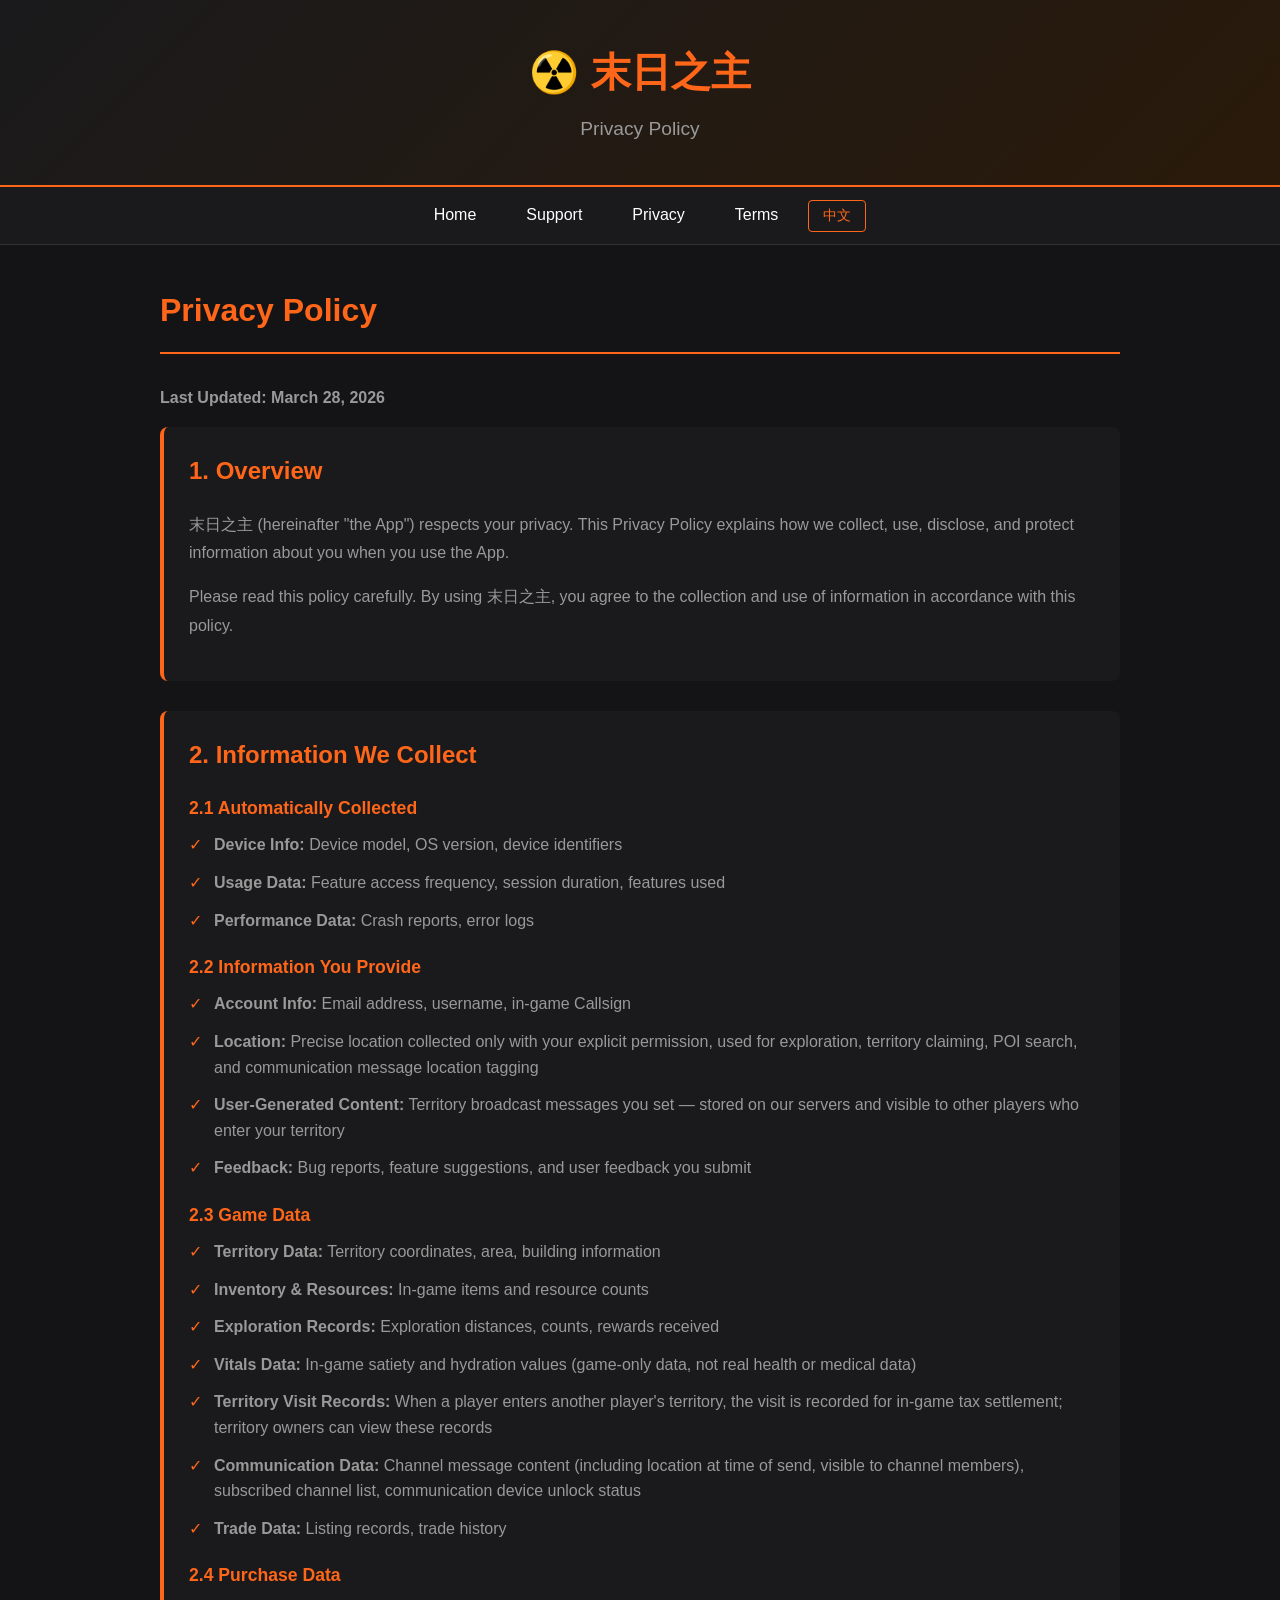
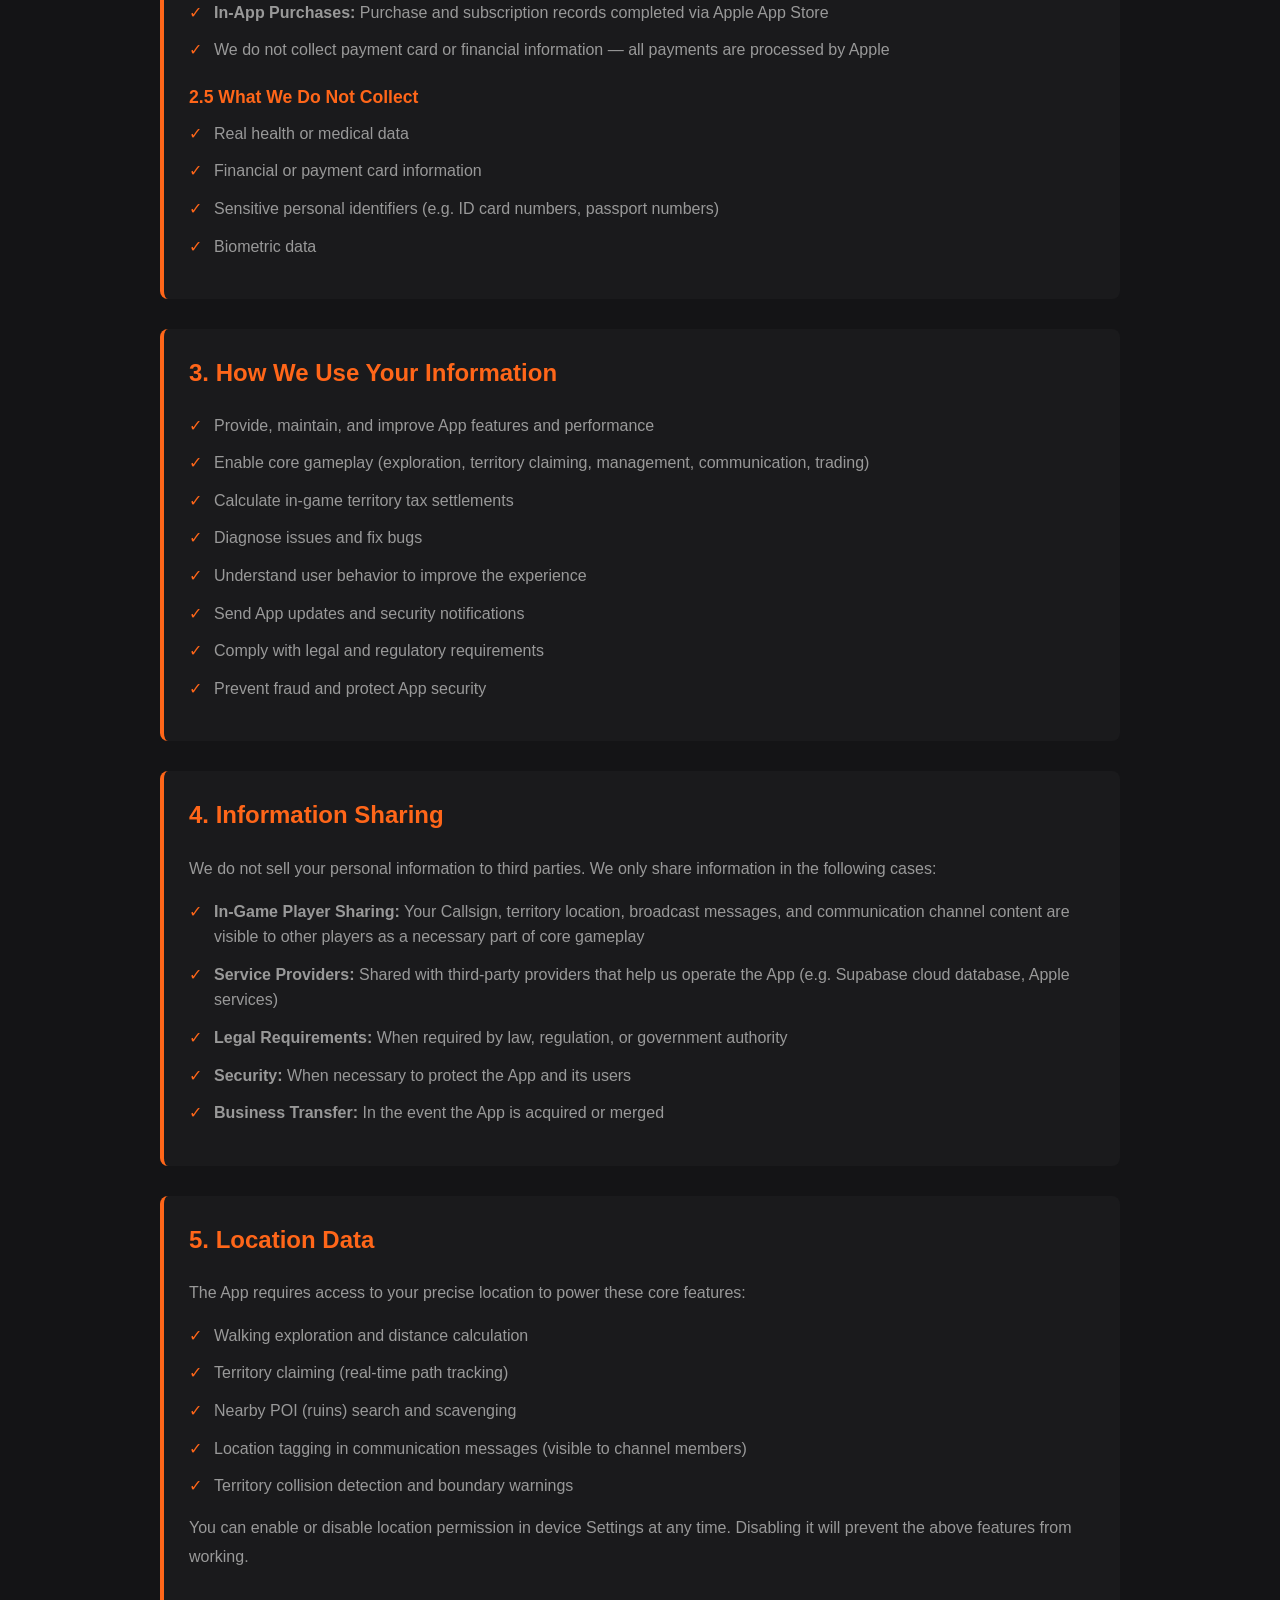
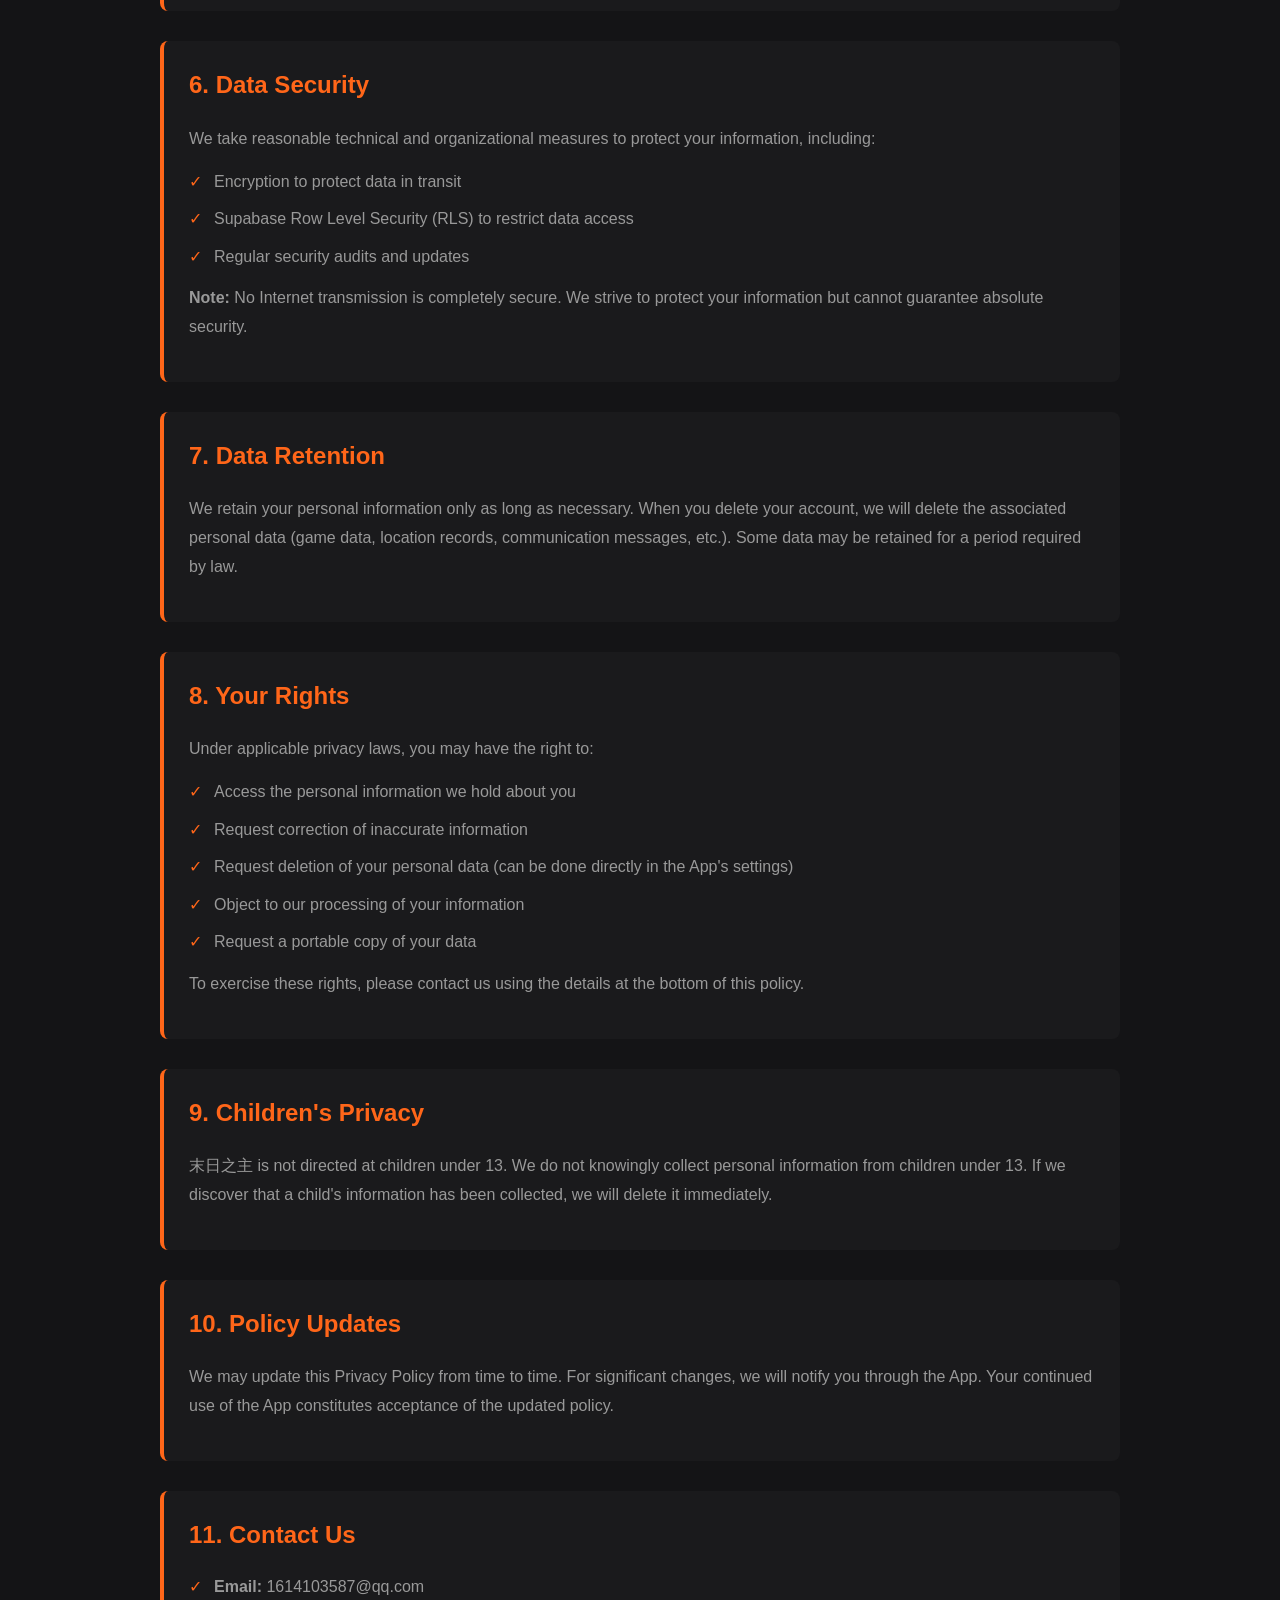
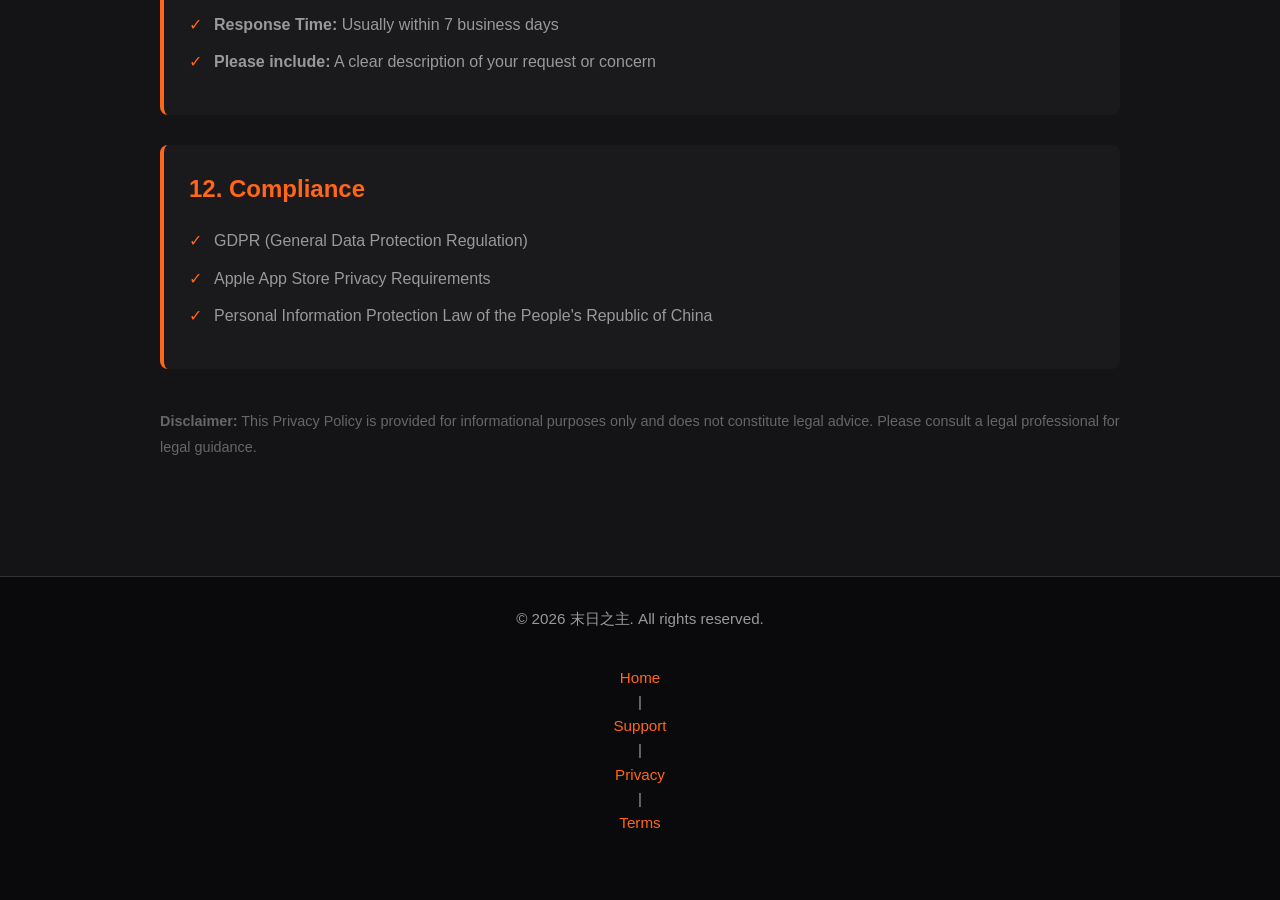
==== commit d33c8e72: "feat: bilingual privacy policy (zh/en)" ====
--- a/privacy.html
+++ b/privacy.html
@@ -3,196 +3,383 @@
 <head>
     <meta charset="UTF-8">
     <meta name="viewport" content="width=device-width, initial-scale=1.0">
-    <title>隐私政策 - 末日之主</title>
+    <title>隐私政策 / Privacy Policy - 末日之主</title>
     <link rel="stylesheet" href="styles.css">
+    <script>
+        (function() {
+            var lang = localStorage.getItem('site-lang');
+            if (!lang) {
+                lang = (navigator.language || navigator.userLanguage || 'zh').startsWith('zh') ? 'zh-Hans' : 'en';
+            }
+            document.documentElement.lang = lang;
+        })();
+    </script>
 </head>
 <body>
     <header>
         <div class="container">
             <h1>☢️ 末日之主</h1>
-            <p class="subtitle">隐私政策</p>
+            <p class="subtitle lang-zh">隐私政策</p>
+            <p class="subtitle lang-en">Privacy Policy</p>
         </div>
     </header>
 
     <nav>
         <div class="container">
             <ul>
-                <li><a href="index.html">首页</a></li>
-                <li><a href="support.html">技术支持</a></li>
-                <li><a href="privacy.html">隐私政策</a></li>
-                <li><a href="terms.html">用户协议</a></li>
+                <li><a href="index.html"><span class="lang-zh">首页</span><span class="lang-en">Home</span></a></li>
+                <li><a href="support.html"><span class="lang-zh">技术支持</span><span class="lang-en">Support</span></a></li>
+                <li><a href="privacy.html"><span class="lang-zh">隐私政策</span><span class="lang-en">Privacy</span></a></li>
+                <li><a href="terms.html"><span class="lang-zh">用户协议</span><span class="lang-en">Terms</span></a></li>
+                <li class="lang-switch">
+                    <button class="lang-toggle" onclick="toggleLang()">
+                        <span class="lang-zh">English</span>
+                        <span class="lang-en">中文</span>
+                    </button>
+                </li>
             </ul>
         </div>
     </nav>
 
     <main>
         <div class="container">
-            <h2>隐私政策</h2>
-
-            <p><strong>最后更新日期：2026年3月28日</strong></p>
-
-            <section class="privacy-section">
-                <h3>1. 政策概述</h3>
-                <p>末日之主（以下简称"应用"）尊重您的隐私。本隐私政策解释我们如何收集、使用、披露和保护您在使用本应用时的信息。</p>
-                <p>请仔细阅读本隐私政策。通过使用末日之主，您同意我们按照本政策收集和使用您的信息。</p>
-            </section>
-
-            <section class="privacy-section">
-                <h3>2. 我们收集的信息</h3>
-
-                <h4>2.1 自动收集的信息</h4>
-                <ul>
-                    <li><strong>设备信息：</strong>设备型号、操作系统版本、设备标识符</li>
-                    <li><strong>应用使用数据：</strong>您使用应用的频率、使用时长、访问的功能</li>
-                    <li><strong>性能数据：</strong>应用崩溃报告、错误日志</li>
-                </ul>
-
-                <h4>2.2 您主动提供的信息</h4>
-                <ul>
-                    <li><strong>账号信息：</strong>邮箱地址、用户名、游戏内呼号（Callsign）</li>
-                    <li><strong>位置信息：</strong>仅当您明确授权时收集精确位置，用于探索、圈地、POI 搜索及通讯消息定位功能</li>
-                    <li><strong>用户生成内容：</strong>您设置的领地广播消息，该内容会存储于服务器并对进入您领地的其他玩家可见</li>
-                    <li><strong>反馈信息：</strong>您提供的错误报告、功能建议、用户反馈</li>
-                </ul>
-
-                <h4>2.3 游戏数据</h4>
-                <ul>
-                    <li><strong>领地数据：</strong>领地坐标、面积、建筑信息</li>
-                    <li><strong>背包与资源：</strong>游戏内物品、资源数量</li>
-                    <li><strong>探索记录：</strong>探索距离、次数、获得奖励</li>
-                    <li><strong>体征数据：</strong>游戏内饱食度与水分数值（仅为游戏功能数据，非真实健康医疗数据）</li>
-                    <li><strong>领地访问记录：</strong>当玩家进入他人领地时，系统记录访问行为用于游戏内税收结算，领地主可查看相关记录</li>
-                    <li><strong>通讯数据：</strong>频道消息内容（含发送时位置信息，频道成员可见）、订阅频道列表、通讯设备解锁状态</li>
-                    <li><strong>交易数据：</strong>挂单记录、交易历史</li>
-                </ul>
-
-                <h4>2.4 购买数据</h4>
-                <ul>
-                    <li><strong>内购记录：</strong>通过 Apple App Store 完成的内购及订阅记录</li>
-                    <li>我们不收集您的支付卡或财务信息，所有支付均通过 Apple 处理</li>
-                </ul>
-
-                <h4>2.5 我们不收集的信息</h4>
-                <ul>
-                    <li>真实健康或医疗数据</li>
-                    <li>财务或支付卡信息</li>
-                    <li>敏感个人身份信息（如身份证号、护照号等）</li>
-                    <li>生物识别数据</li>
-                </ul>
-            </section>
-
-            <section class="privacy-section">
-                <h3>3. 信息使用目的</h3>
-                <ul>
-                    <li>提供、维护和改进应用功能和性能</li>
-                    <li>实现游戏核心玩法（探索、圈地、领地管理、通讯、交易）</li>
-                    <li>计算游戏内领地税收结算</li>
-                    <li>诊断应用问题并修复错误</li>
-                    <li>了解用户行为以优化用户体验</li>
-                    <li>发送应用更新和安全通知</li>
-                    <li>遵守法律和法规要求</li>
-                    <li>防止欺诈和保护应用安全</li>
-                </ul>
-            </section>
-
-            <section class="privacy-section">
-                <h3>4. 信息共享</h3>
-                <p>我们不会将您的个人信息出售给第三方。我们仅在以下情况下共享信息：</p>
-                <ul>
-                    <li><strong>游戏内玩家间共享：</strong>您的呼号、领地位置、广播消息、通讯频道内容等会对其他游戏玩家可见，这是游戏核心功能的必要组成</li>
-                    <li><strong>服务提供商：</strong>与帮助我们运营应用的第三方服务提供商共享（如 Supabase 云数据库、Apple 相关服务）</li>
-                    <li><strong>法律要求：</strong>当法律、法规或政府部门要求时</li>
-                    <li><strong>安全保护：</strong>为保护应用和用户安全而必要的情况</li>
-                    <li><strong>应用转让：</strong>在应用被收购或合并的情况下</li>
-                </ul>
-            </section>
-
-            <section class="privacy-section">
-                <h3>5. 位置信息</h3>
-                <p>应用需要访问您的精确位置以实现以下核心功能：</p>
-                <ul>
-                    <li>步行探索与距离计算</li>
-                    <li>圈地（实时路径追踪）</li>
-                    <li>附近 POI（废墟）搜索与搜刮</li>
-                    <li>通讯消息附带位置信息（对频道成员可见）</li>
-                    <li>领地碰撞检测与边界警告</li>
-                </ul>
-                <p>您可以在设备设置中随时允许或禁用位置权限，禁用后上述功能将无法正常使用。</p>
-            </section>
-
-            <section class="privacy-section">
-                <h3>6. 数据安全</h3>
-                <p>我们采取合理的技术和组织措施保护您的信息，包括：</p>
-                <ul>
-                    <li>使用加密技术保护传输中的数据</li>
-                    <li>通过 Supabase 行级安全策略（RLS）限制数据访问权限</li>
-                    <li>定期安全审计和更新</li>
-                </ul>
-                <p><strong>注意：</strong>互联网传输中不存在完全的安全保证。我们努力保护您的信息，但无法完全保证其安全性。</p>
-            </section>
-
-            <section class="privacy-section">
-                <h3>7. 数据保留</h3>
-                <p>我们仅在必要的时间内保留您的个人信息。当您删除账号时，我们将删除与您账号关联的个人数据（游戏数据、位置记录、通讯消息等）。部分数据可能因法律要求保留一定期限。</p>
-            </section>
-
-            <section class="privacy-section">
-                <h3>8. 您的权利</h3>
-                <p>根据适用的隐私法律，您可能有权：</p>
-                <ul>
-                    <li>访问我们持有的关于您的个人信息</li>
-                    <li>要求更正不准确的信息</li>
-                    <li>要求删除您的个人信息（可在应用内设置页直接操作）</li>
-                    <li>反对我们处理您的信息</li>
-                    <li>请求获得您的数据副本（可携带格式）</li>
-                </ul>
-                <p>如需行使这些权利，请通过本政策底部的联系方式与我们联系。</p>
-            </section>
-
-            <section class="privacy-section">
-                <h3>9. 儿童隐私</h3>
-                <p>末日之主不针对 13 岁以下的儿童。我们不会有意收集 13 岁以下儿童的个人信息。如果我们发现收集了儿童的信息，我们将立即删除。</p>
-            </section>
-
-            <section class="privacy-section">
-                <h3>10. 政策更新</h3>
-                <p>我们可能不时更新本隐私政策。重大变更时，我们将通过应用通知您。您继续使用应用即表示您接受更新的隐私政策。</p>
-            </section>
-
-            <section class="privacy-section">
-                <h3>11. 联系我们</h3>
-                <ul>
-                    <li><strong>邮箱：</strong>1614103587@qq.com</li>
-                    <li><strong>回复时间：</strong>通常在 7 个工作日内回复</li>
-                    <li><strong>请求内容：</strong>请在邮件中清楚说明您的请求或疑虑</li>
-                </ul>
-            </section>
-
-            <section class="privacy-section">
-                <h3>12. 合规性</h3>
-                <ul>
-                    <li>GDPR（欧洲通用数据保护条例）</li>
-                    <li>Apple App Store 隐私政策要求</li>
-                    <li>中华人民共和国个人信息保护法</li>
-                </ul>
-            </section>
-
-            <p style="margin-top: 40px; font-size: 0.9em; color: #666;">
-                <strong>免责声明：</strong>本隐私政策仅供参考，不构成法律建议。如需法律咨询，请咨询您的法律顾问。
-            </p>
+
+            <!-- Chinese -->
+            <div class="lang-zh">
+                <h2>隐私政策</h2>
+                <p><strong>最后更新日期：2026年3月28日</strong></p>
+
+                <section class="privacy-section">
+                    <h3>1. 政策概述</h3>
+                    <p>末日之主（以下简称"应用"）尊重您的隐私。本隐私政策解释我们如何收集、使用、披露和保护您在使用本应用时的信息。</p>
+                    <p>请仔细阅读本隐私政策。通过使用末日之主，您同意我们按照本政策收集和使用您的信息。</p>
+                </section>
+
+                <section class="privacy-section">
+                    <h3>2. 我们收集的信息</h3>
+
+                    <h4>2.1 自动收集的信息</h4>
+                    <ul>
+                        <li><strong>设备信息：</strong>设备型号、操作系统版本、设备标识符</li>
+                        <li><strong>应用使用数据：</strong>您使用应用的频率、使用时长、访问的功能</li>
+                        <li><strong>性能数据：</strong>应用崩溃报告、错误日志</li>
+                    </ul>
+
+                    <h4>2.2 您主动提供的信息</h4>
+                    <ul>
+                        <li><strong>账号信息：</strong>邮箱地址、用户名、游戏内呼号（Callsign）</li>
+                        <li><strong>位置信息：</strong>仅当您明确授权时收集精确位置，用于探索、圈地、POI 搜索及通讯消息定位功能</li>
+                        <li><strong>用户生成内容：</strong>您设置的领地广播消息，该内容会存储于服务器并对进入您领地的其他玩家可见</li>
+                        <li><strong>反馈信息：</strong>您提供的错误报告、功能建议、用户反馈</li>
+                    </ul>
+
+                    <h4>2.3 游戏数据</h4>
+                    <ul>
+                        <li><strong>领地数据：</strong>领地坐标、面积、建筑信息</li>
+                        <li><strong>背包与资源：</strong>游戏内物品、资源数量</li>
+                        <li><strong>探索记录：</strong>探索距离、次数、获得奖励</li>
+                        <li><strong>体征数据：</strong>游戏内饱食度与水分数值（仅为游戏功能数据，非真实健康医疗数据）</li>
+                        <li><strong>领地访问记录：</strong>当玩家进入他人领地时，系统记录访问行为用于游戏内税收结算，领地主可查看相关记录</li>
+                        <li><strong>通讯数据：</strong>频道消息内容（含发送时位置信息，频道成员可见）、订阅频道列表、通讯设备解锁状态</li>
+                        <li><strong>交易数据：</strong>挂单记录、交易历史</li>
+                    </ul>
+
+                    <h4>2.4 购买数据</h4>
+                    <ul>
+                        <li><strong>内购记录：</strong>通过 Apple App Store 完成的内购及订阅记录</li>
+                        <li>我们不收集您的支付卡或财务信息，所有支付均通过 Apple 处理</li>
+                    </ul>
+
+                    <h4>2.5 我们不收集的信息</h4>
+                    <ul>
+                        <li>真实健康或医疗数据</li>
+                        <li>财务或支付卡信息</li>
+                        <li>敏感个人身份信息（如身份证号、护照号等）</li>
+                        <li>生物识别数据</li>
+                    </ul>
+                </section>
+
+                <section class="privacy-section">
+                    <h3>3. 信息使用目的</h3>
+                    <ul>
+                        <li>提供、维护和改进应用功能和性能</li>
+                        <li>实现游戏核心玩法（探索、圈地、领地管理、通讯、交易）</li>
+                        <li>计算游戏内领地税收结算</li>
+                        <li>诊断应用问题并修复错误</li>
+                        <li>了解用户行为以优化用户体验</li>
+                        <li>发送应用更新和安全通知</li>
+                        <li>遵守法律和法规要求</li>
+                        <li>防止欺诈和保护应用安全</li>
+                    </ul>
+                </section>
+
+                <section class="privacy-section">
+                    <h3>4. 信息共享</h3>
+                    <p>我们不会将您的个人信息出售给第三方。我们仅在以下情况下共享信息：</p>
+                    <ul>
+                        <li><strong>游戏内玩家间共享：</strong>您的呼号、领地位置、广播消息、通讯频道内容等会对其他游戏玩家可见，这是游戏核心功能的必要组成</li>
+                        <li><strong>服务提供商：</strong>与帮助我们运营应用的第三方服务提供商共享（如 Supabase 云数据库、Apple 相关服务）</li>
+                        <li><strong>法律要求：</strong>当法律、法规或政府部门要求时</li>
+                        <li><strong>安全保护：</strong>为保护应用和用户安全而必要的情况</li>
+                        <li><strong>应用转让：</strong>在应用被收购或合并的情况下</li>
+                    </ul>
+                </section>
+
+                <section class="privacy-section">
+                    <h3>5. 位置信息</h3>
+                    <p>应用需要访问您的精确位置以实现以下核心功能：</p>
+                    <ul>
+                        <li>步行探索与距离计算</li>
+                        <li>圈地（实时路径追踪）</li>
+                        <li>附近 POI（废墟）搜索与搜刮</li>
+                        <li>通讯消息附带位置信息（对频道成员可见）</li>
+                        <li>领地碰撞检测与边界警告</li>
+                    </ul>
+                    <p>您可以在设备设置中随时允许或禁用位置权限，禁用后上述功能将无法正常使用。</p>
+                </section>
+
+                <section class="privacy-section">
+                    <h3>6. 数据安全</h3>
+                    <p>我们采取合理的技术和组织措施保护您的信息，包括：</p>
+                    <ul>
+                        <li>使用加密技术保护传输中的数据</li>
+                        <li>通过 Supabase 行级安全策略（RLS）限制数据访问权限</li>
+                        <li>定期安全审计和更新</li>
+                    </ul>
+                    <p><strong>注意：</strong>互联网传输中不存在完全的安全保证。我们努力保护您的信息，但无法完全保证其安全性。</p>
+                </section>
+
+                <section class="privacy-section">
+                    <h3>7. 数据保留</h3>
+                    <p>我们仅在必要的时间内保留您的个人信息。当您删除账号时，我们将删除与您账号关联的个人数据（游戏数据、位置记录、通讯消息等）。部分数据可能因法律要求保留一定期限。</p>
+                </section>
+
+                <section class="privacy-section">
+                    <h3>8. 您的权利</h3>
+                    <p>根据适用的隐私法律，您可能有权：</p>
+                    <ul>
+                        <li>访问我们持有的关于您的个人信息</li>
+                        <li>要求更正不准确的信息</li>
+                        <li>要求删除您的个人信息（可在应用内设置页直接操作）</li>
+                        <li>反对我们处理您的信息</li>
+                        <li>请求获得您的数据副本（可携带格式）</li>
+                    </ul>
+                    <p>如需行使这些权利，请通过本政策底部的联系方式与我们联系。</p>
+                </section>
+
+                <section class="privacy-section">
+                    <h3>9. 儿童隐私</h3>
+                    <p>末日之主不针对 13 岁以下的儿童。我们不会有意收集 13 岁以下儿童的个人信息。如果我们发现收集了儿童的信息，我们将立即删除。</p>
+                </section>
+
+                <section class="privacy-section">
+                    <h3>10. 政策更新</h3>
+                    <p>我们可能不时更新本隐私政策。重大变更时，我们将通过应用通知您。您继续使用应用即表示您接受更新的隐私政策。</p>
+                </section>
+
+                <section class="privacy-section">
+                    <h3>11. 联系我们</h3>
+                    <ul>
+                        <li><strong>邮箱：</strong>1614103587@qq.com</li>
+                        <li><strong>回复时间：</strong>通常在 7 个工作日内回复</li>
+                        <li><strong>请求内容：</strong>请在邮件中清楚说明您的请求或疑虑</li>
+                    </ul>
+                </section>
+
+                <section class="privacy-section">
+                    <h3>12. 合规性</h3>
+                    <ul>
+                        <li>GDPR（欧洲通用数据保护条例）</li>
+                        <li>Apple App Store 隐私政策要求</li>
+                        <li>中华人民共和国个人信息保护法</li>
+                    </ul>
+                </section>
+
+                <p style="margin-top: 40px; font-size: 0.9em; color: #666;">
+                    <strong>免责声明：</strong>本隐私政策仅供参考，不构成法律建议。如需法律咨询，请咨询您的法律顾问。
+                </p>
+            </div>
+
+            <!-- English -->
+            <div class="lang-en">
+                <h2>Privacy Policy</h2>
+                <p><strong>Last Updated: March 28, 2026</strong></p>
+
+                <section class="privacy-section">
+                    <h3>1. Overview</h3>
+                    <p>末日之主 (hereinafter "the App") respects your privacy. This Privacy Policy explains how we collect, use, disclose, and protect information about you when you use the App.</p>
+                    <p>Please read this policy carefully. By using 末日之主, you agree to the collection and use of information in accordance with this policy.</p>
+                </section>
+
+                <section class="privacy-section">
+                    <h3>2. Information We Collect</h3>
+
+                    <h4>2.1 Automatically Collected</h4>
+                    <ul>
+                        <li><strong>Device Info:</strong> Device model, OS version, device identifiers</li>
+                        <li><strong>Usage Data:</strong> Feature access frequency, session duration, features used</li>
+                        <li><strong>Performance Data:</strong> Crash reports, error logs</li>
+                    </ul>
+
+                    <h4>2.2 Information You Provide</h4>
+                    <ul>
+                        <li><strong>Account Info:</strong> Email address, username, in-game Callsign</li>
+                        <li><strong>Location:</strong> Precise location collected only with your explicit permission, used for exploration, territory claiming, POI search, and communication message location tagging</li>
+                        <li><strong>User-Generated Content:</strong> Territory broadcast messages you set — stored on our servers and visible to other players who enter your territory</li>
+                        <li><strong>Feedback:</strong> Bug reports, feature suggestions, and user feedback you submit</li>
+                    </ul>
+
+                    <h4>2.3 Game Data</h4>
+                    <ul>
+                        <li><strong>Territory Data:</strong> Territory coordinates, area, building information</li>
+                        <li><strong>Inventory &amp; Resources:</strong> In-game items and resource counts</li>
+                        <li><strong>Exploration Records:</strong> Exploration distances, counts, rewards received</li>
+                        <li><strong>Vitals Data:</strong> In-game satiety and hydration values (game-only data, not real health or medical data)</li>
+                        <li><strong>Territory Visit Records:</strong> When a player enters another player's territory, the visit is recorded for in-game tax settlement; territory owners can view these records</li>
+                        <li><strong>Communication Data:</strong> Channel message content (including location at time of send, visible to channel members), subscribed channel list, communication device unlock status</li>
+                        <li><strong>Trade Data:</strong> Listing records, trade history</li>
+                    </ul>
+
+                    <h4>2.4 Purchase Data</h4>
+                    <ul>
+                        <li><strong>In-App Purchases:</strong> Purchase and subscription records completed via Apple App Store</li>
+                        <li>We do not collect payment card or financial information — all payments are processed by Apple</li>
+                    </ul>
+
+                    <h4>2.5 What We Do Not Collect</h4>
+                    <ul>
+                        <li>Real health or medical data</li>
+                        <li>Financial or payment card information</li>
+                        <li>Sensitive personal identifiers (e.g. ID card numbers, passport numbers)</li>
+                        <li>Biometric data</li>
+                    </ul>
+                </section>
+
+                <section class="privacy-section">
+                    <h3>3. How We Use Your Information</h3>
+                    <ul>
+                        <li>Provide, maintain, and improve App features and performance</li>
+                        <li>Enable core gameplay (exploration, territory claiming, management, communication, trading)</li>
+                        <li>Calculate in-game territory tax settlements</li>
+                        <li>Diagnose issues and fix bugs</li>
+                        <li>Understand user behavior to improve the experience</li>
+                        <li>Send App updates and security notifications</li>
+                        <li>Comply with legal and regulatory requirements</li>
+                        <li>Prevent fraud and protect App security</li>
+                    </ul>
+                </section>
+
+                <section class="privacy-section">
+                    <h3>4. Information Sharing</h3>
+                    <p>We do not sell your personal information to third parties. We only share information in the following cases:</p>
+                    <ul>
+                        <li><strong>In-Game Player Sharing:</strong> Your Callsign, territory location, broadcast messages, and communication channel content are visible to other players as a necessary part of core gameplay</li>
+                        <li><strong>Service Providers:</strong> Shared with third-party providers that help us operate the App (e.g. Supabase cloud database, Apple services)</li>
+                        <li><strong>Legal Requirements:</strong> When required by law, regulation, or government authority</li>
+                        <li><strong>Security:</strong> When necessary to protect the App and its users</li>
+                        <li><strong>Business Transfer:</strong> In the event the App is acquired or merged</li>
+                    </ul>
+                </section>
+
+                <section class="privacy-section">
+                    <h3>5. Location Data</h3>
+                    <p>The App requires access to your precise location to power these core features:</p>
+                    <ul>
+                        <li>Walking exploration and distance calculation</li>
+                        <li>Territory claiming (real-time path tracking)</li>
+                        <li>Nearby POI (ruins) search and scavenging</li>
+                        <li>Location tagging in communication messages (visible to channel members)</li>
+                        <li>Territory collision detection and boundary warnings</li>
+                    </ul>
+                    <p>You can enable or disable location permission in device Settings at any time. Disabling it will prevent the above features from working.</p>
+                </section>
+
+                <section class="privacy-section">
+                    <h3>6. Data Security</h3>
+                    <p>We take reasonable technical and organizational measures to protect your information, including:</p>
+                    <ul>
+                        <li>Encryption to protect data in transit</li>
+                        <li>Supabase Row Level Security (RLS) to restrict data access</li>
+                        <li>Regular security audits and updates</li>
+                    </ul>
+                    <p><strong>Note:</strong> No Internet transmission is completely secure. We strive to protect your information but cannot guarantee absolute security.</p>
+                </section>
+
+                <section class="privacy-section">
+                    <h3>7. Data Retention</h3>
+                    <p>We retain your personal information only as long as necessary. When you delete your account, we will delete the associated personal data (game data, location records, communication messages, etc.). Some data may be retained for a period required by law.</p>
+                </section>
+
+                <section class="privacy-section">
+                    <h3>8. Your Rights</h3>
+                    <p>Under applicable privacy laws, you may have the right to:</p>
+                    <ul>
+                        <li>Access the personal information we hold about you</li>
+                        <li>Request correction of inaccurate information</li>
+                        <li>Request deletion of your personal data (can be done directly in the App's settings)</li>
+                        <li>Object to our processing of your information</li>
+                        <li>Request a portable copy of your data</li>
+                    </ul>
+                    <p>To exercise these rights, please contact us using the details at the bottom of this policy.</p>
+                </section>
+
+                <section class="privacy-section">
+                    <h3>9. Children's Privacy</h3>
+                    <p>末日之主 is not directed at children under 13. We do not knowingly collect personal information from children under 13. If we discover that a child's information has been collected, we will delete it immediately.</p>
+                </section>
+
+                <section class="privacy-section">
+                    <h3>10. Policy Updates</h3>
+                    <p>We may update this Privacy Policy from time to time. For significant changes, we will notify you through the App. Your continued use of the App constitutes acceptance of the updated policy.</p>
+                </section>
+
+                <section class="privacy-section">
+                    <h3>11. Contact Us</h3>
+                    <ul>
+                        <li><strong>Email:</strong> 1614103587@qq.com</li>
+                        <li><strong>Response Time:</strong> Usually within 7 business days</li>
+                        <li><strong>Please include:</strong> A clear description of your request or concern</li>
+                    </ul>
+                </section>
+
+                <section class="privacy-section">
+                    <h3>12. Compliance</h3>
+                    <ul>
+                        <li>GDPR (General Data Protection Regulation)</li>
+                        <li>Apple App Store Privacy Requirements</li>
+                        <li>Personal Information Protection Law of the People's Republic of China</li>
+                    </ul>
+                </section>
+
+                <p style="margin-top: 40px; font-size: 0.9em; color: #666;">
+                    <strong>Disclaimer:</strong> This Privacy Policy is provided for informational purposes only and does not constitute legal advice. Please consult a legal professional for legal guidance.
+                </p>
+            </div>
+
         </div>
     </main>
 
     <footer>
         <div class="container">
-            <p>&copy; 2026 末日之主. 版权所有。</p>
+            <p class="lang-zh">&copy; 2026 末日之主. 版权所有。</p>
+            <p class="lang-en">&copy; 2026 末日之主. All rights reserved.</p>
             <p>
-                <a href="index.html">首页</a> |
-                <a href="support.html">技术支持</a> |
-                <a href="privacy.html">隐私政策</a> |
-                <a href="terms.html">用户协议</a>
+                <a href="index.html"><span class="lang-zh">首页</span><span class="lang-en">Home</span></a> |
+                <a href="support.html"><span class="lang-zh">技术支持</span><span class="lang-en">Support</span></a> |
+                <a href="privacy.html"><span class="lang-zh">隐私政策</span><span class="lang-en">Privacy</span></a> |
+                <a href="terms.html"><span class="lang-zh">用户协议</span><span class="lang-en">Terms</span></a>
             </p>
         </div>
     </footer>
+
+    <script>
+        function toggleLang() {
+            var html = document.documentElement;
+            var current = html.lang;
+            var next = current.startsWith('zh') ? 'en' : 'zh-Hans';
+            html.lang = next;
+            localStorage.setItem('site-lang', next);
+        }
+    </script>
 </body>
 </html>
--- a/styles.css
+++ b/styles.css
@@ -24,6 +24,37 @@
     max-width: 1000px;
     margin: 0 auto;
     padding: 0 20px;
+}
+
+/* Language Toggle */
+.lang-zh { display: block; }
+.lang-en { display: none; }
+html[lang="en"] .lang-zh { display: none; }
+html[lang="en"] .lang-en { display: block; }
+
+.lang-toggle {
+    display: inline-block;
+    padding: 6px 14px;
+    background: transparent;
+    border: 1px solid var(--primary-color);
+    color: var(--primary-color);
+    border-radius: 4px;
+    cursor: pointer;
+    font-size: 0.85em;
+    font-family: inherit;
+    transition: all 0.2s ease;
+    white-space: nowrap;
+}
+
+.lang-toggle:hover {
+    background: var(--primary-color);
+    color: #fff;
+}
+
+nav .lang-switch {
+    display: flex;
+    align-items: center;
+    padding: 8px 0;
 }
 
 /* Header */
@@ -59,7 +90,10 @@
     list-style: none;
     display: flex;
     justify-content: center;
-    gap: 30px;
+    align-items: center;
+    gap: 10px;
+    flex-wrap: wrap;
+    padding: 0 10px;
 }
 
 nav a {
@@ -321,11 +355,17 @@
     nav ul {
         flex-wrap: wrap;
         gap: 0;
+        justify-content: flex-start;
+        padding: 0 5px;
     }
 
     nav a {
-        padding: 10px 15px;
-        font-size: 0.95em;
+        padding: 10px 12px;
+        font-size: 0.9em;
+    }
+
+    nav .lang-switch {
+        padding: 8px 12px;
     }
 
     main h2 {
@@ -364,7 +404,7 @@
 
     nav a {
         padding: 8px 10px;
-        font-size: 0.9em;
+        font-size: 0.88em;
     }
 
     main h2 {
@@ -378,11 +418,6 @@
 
 /* Print Styles */
 @media print {
-    nav {
-        display: none;
-    }
-
-    footer {
-        display: none;
-    }
-}
+    nav { display: none; }
+    footer { display: none; }
+}
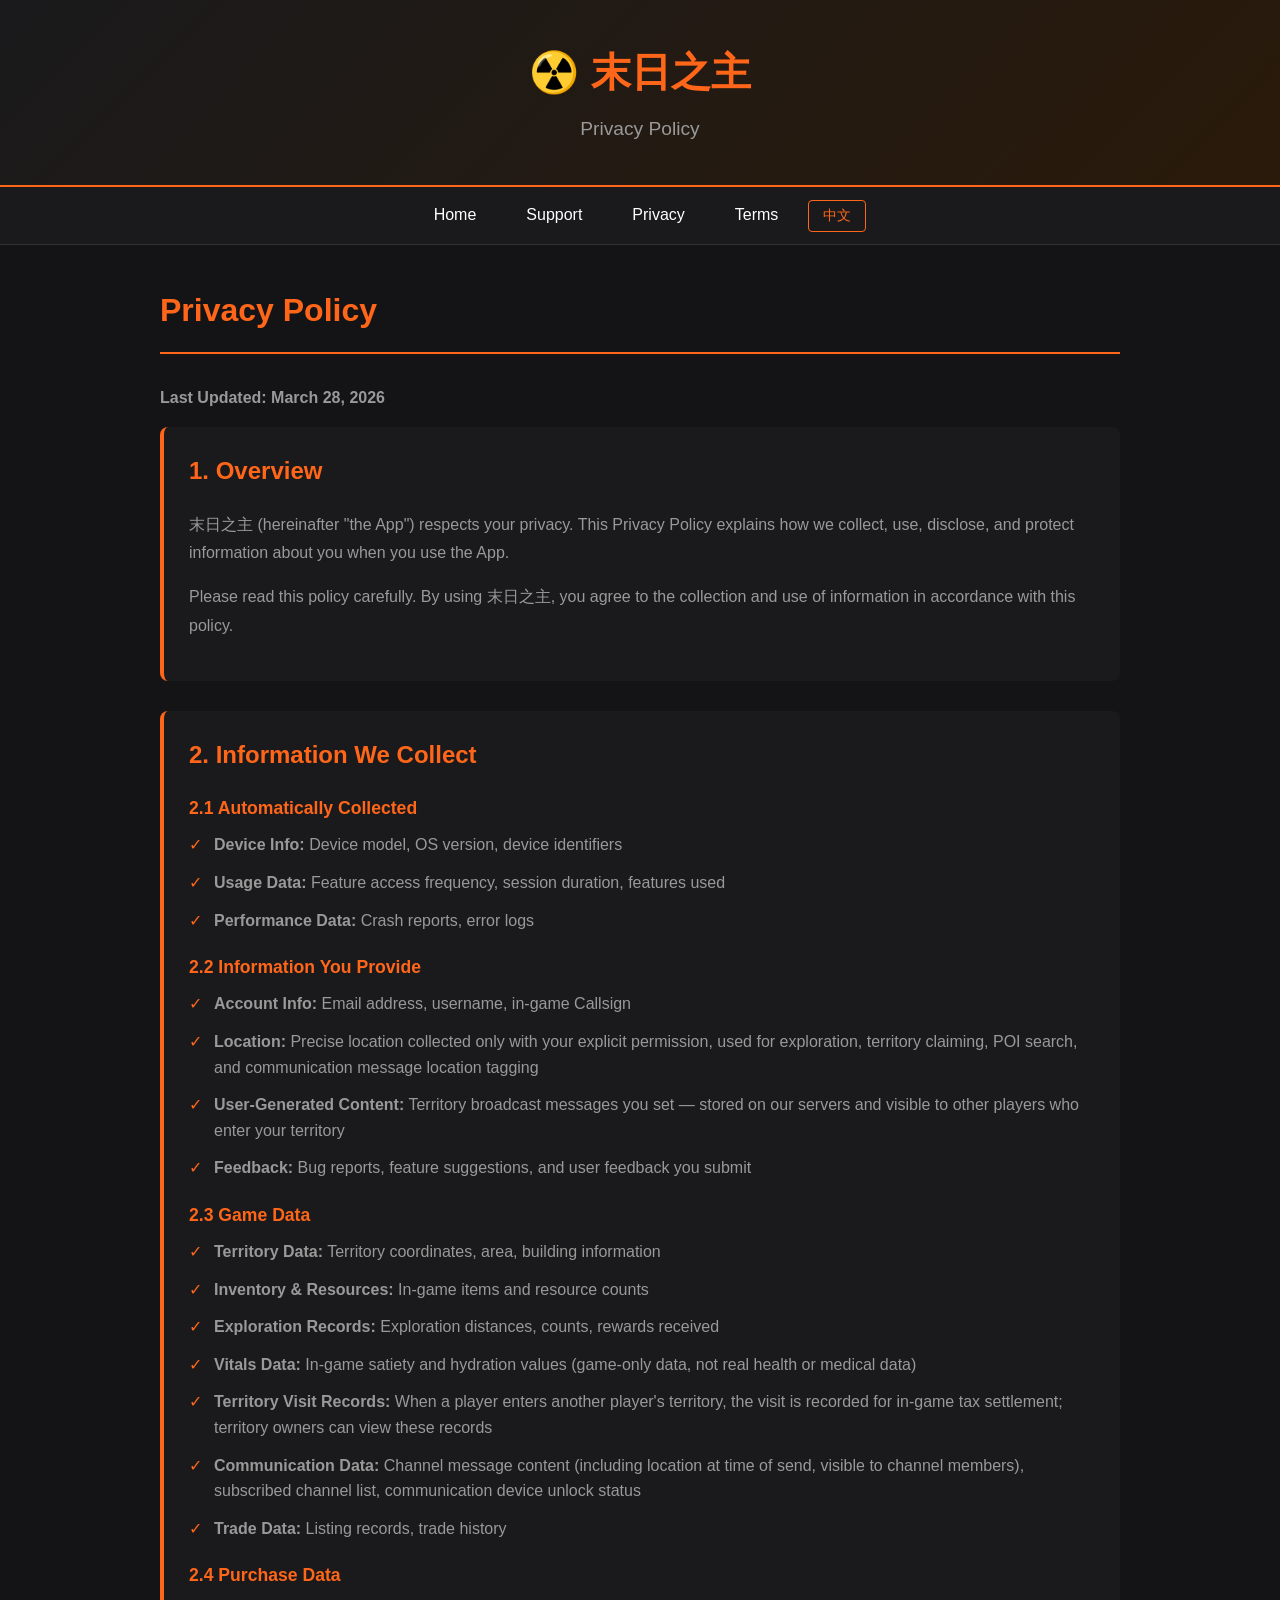
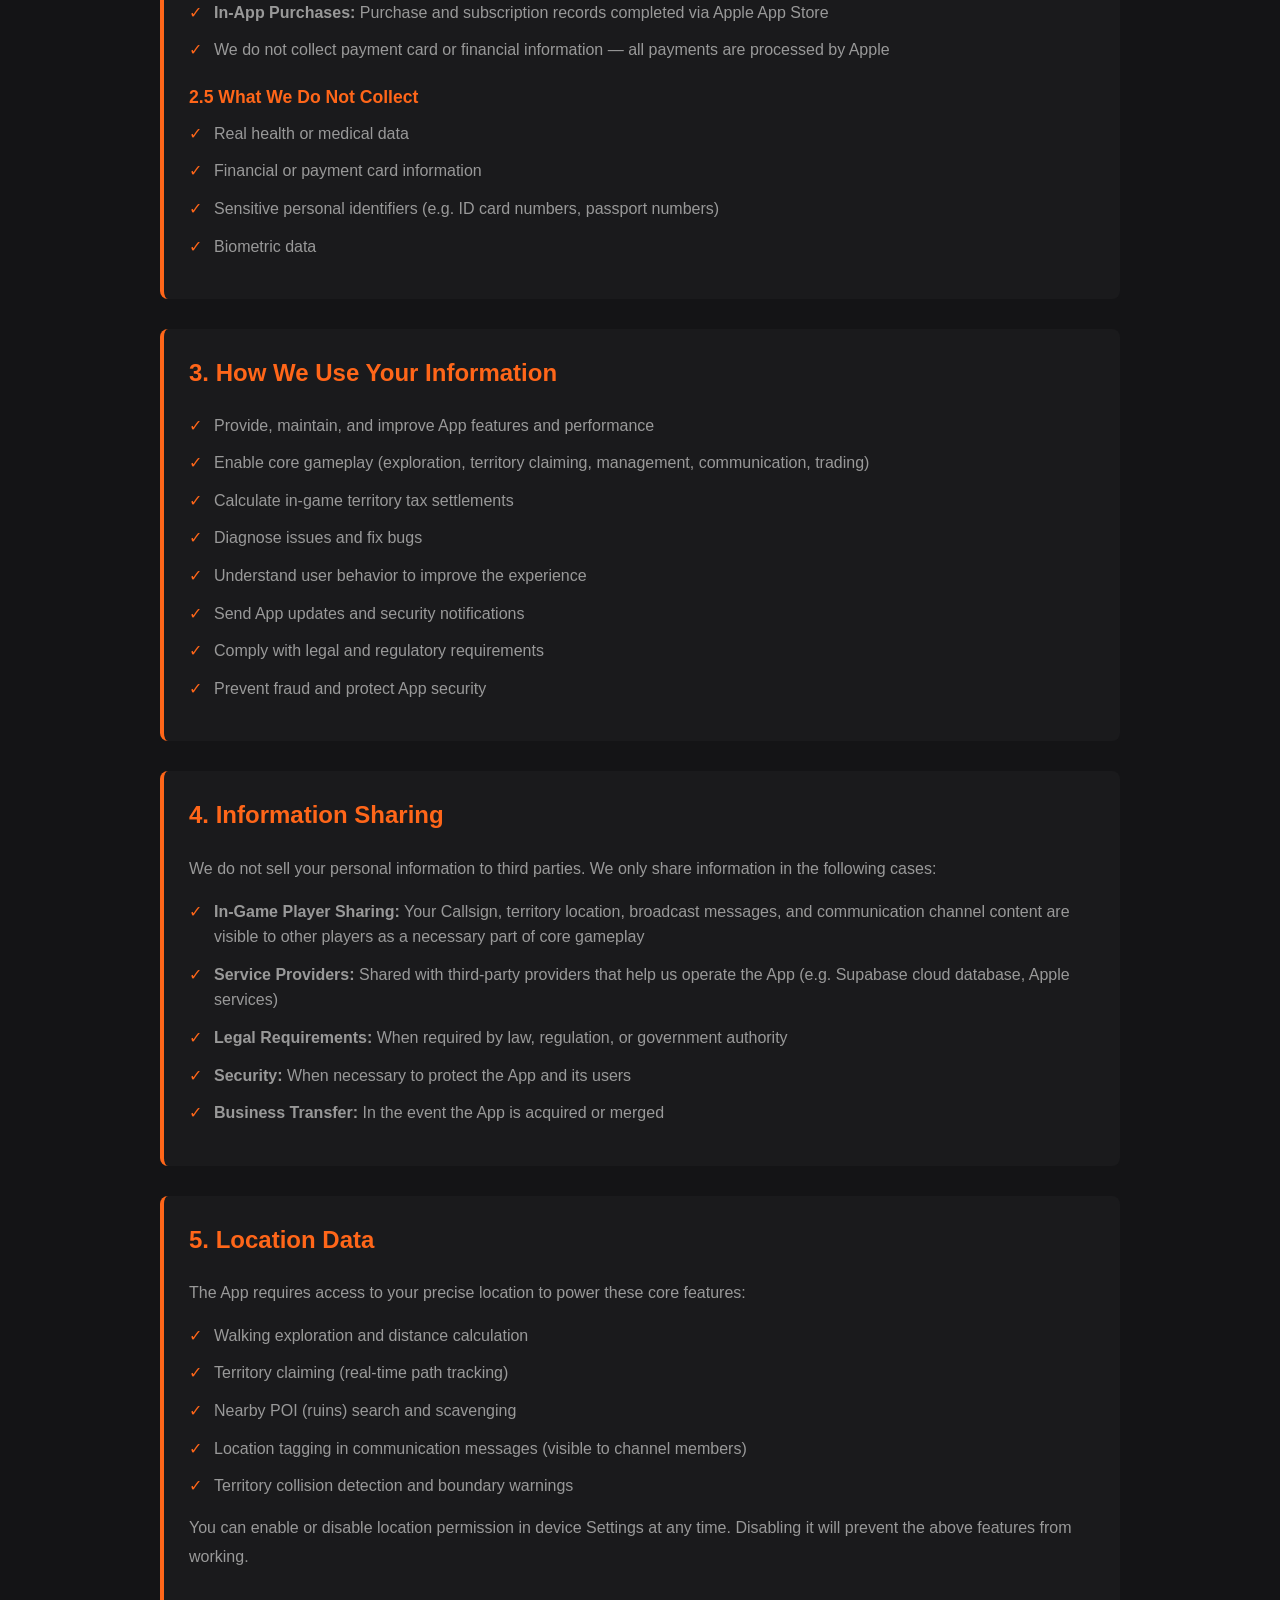
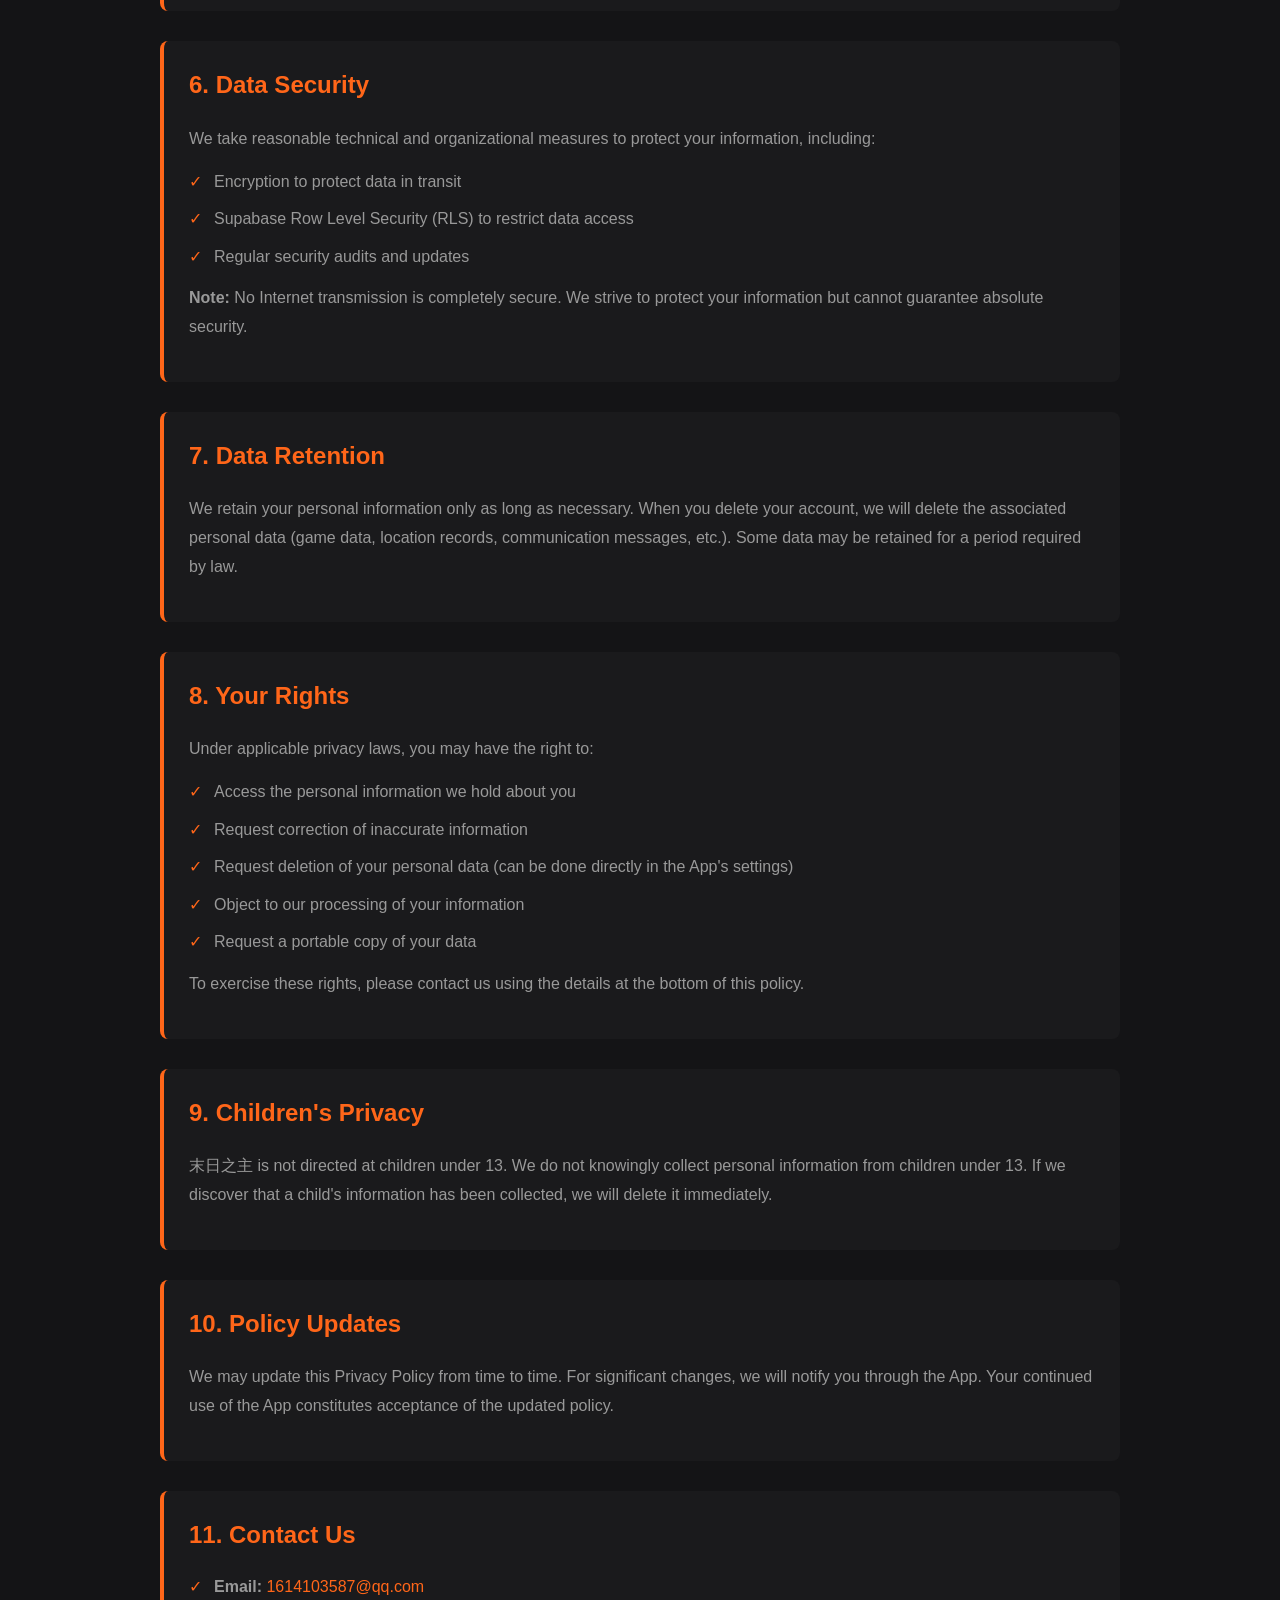
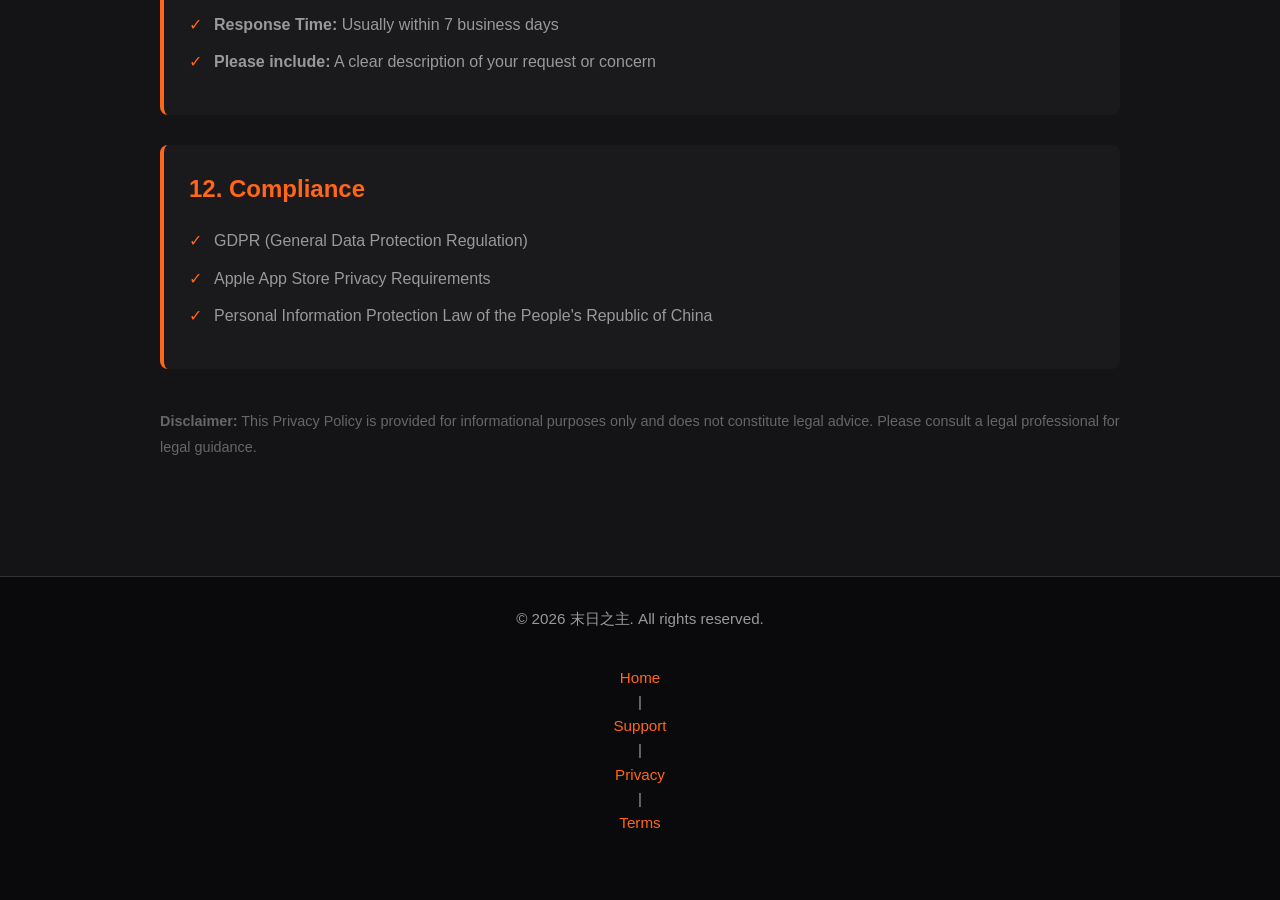
==== commit 4a2b2f36: "fix: make email clickable" ====
--- a/privacy.html
+++ b/privacy.html
@@ -180,7 +180,7 @@
                 <section class="privacy-section">
                     <h3>11. 联系我们</h3>
                     <ul>
-                        <li><strong>邮箱：</strong>1614103587@qq.com</li>
+                        <li><strong>邮箱：</strong><a href="mailto:1614103587@qq.com">1614103587@qq.com</a></li>
                         <li><strong>回复时间：</strong>通常在 7 个工作日内回复</li>
                         <li><strong>请求内容：</strong>请在邮件中清楚说明您的请求或疑虑</li>
                     </ul>
@@ -336,7 +336,7 @@
                 <section class="privacy-section">
                     <h3>11. Contact Us</h3>
                     <ul>
-                        <li><strong>Email:</strong> 1614103587@qq.com</li>
+                        <li><strong>Email:</strong> <a href="mailto:1614103587@qq.com">1614103587@qq.com</a></li>
                         <li><strong>Response Time:</strong> Usually within 7 business days</li>
                         <li><strong>Please include:</strong> A clear description of your request or concern</li>
                     </ul>
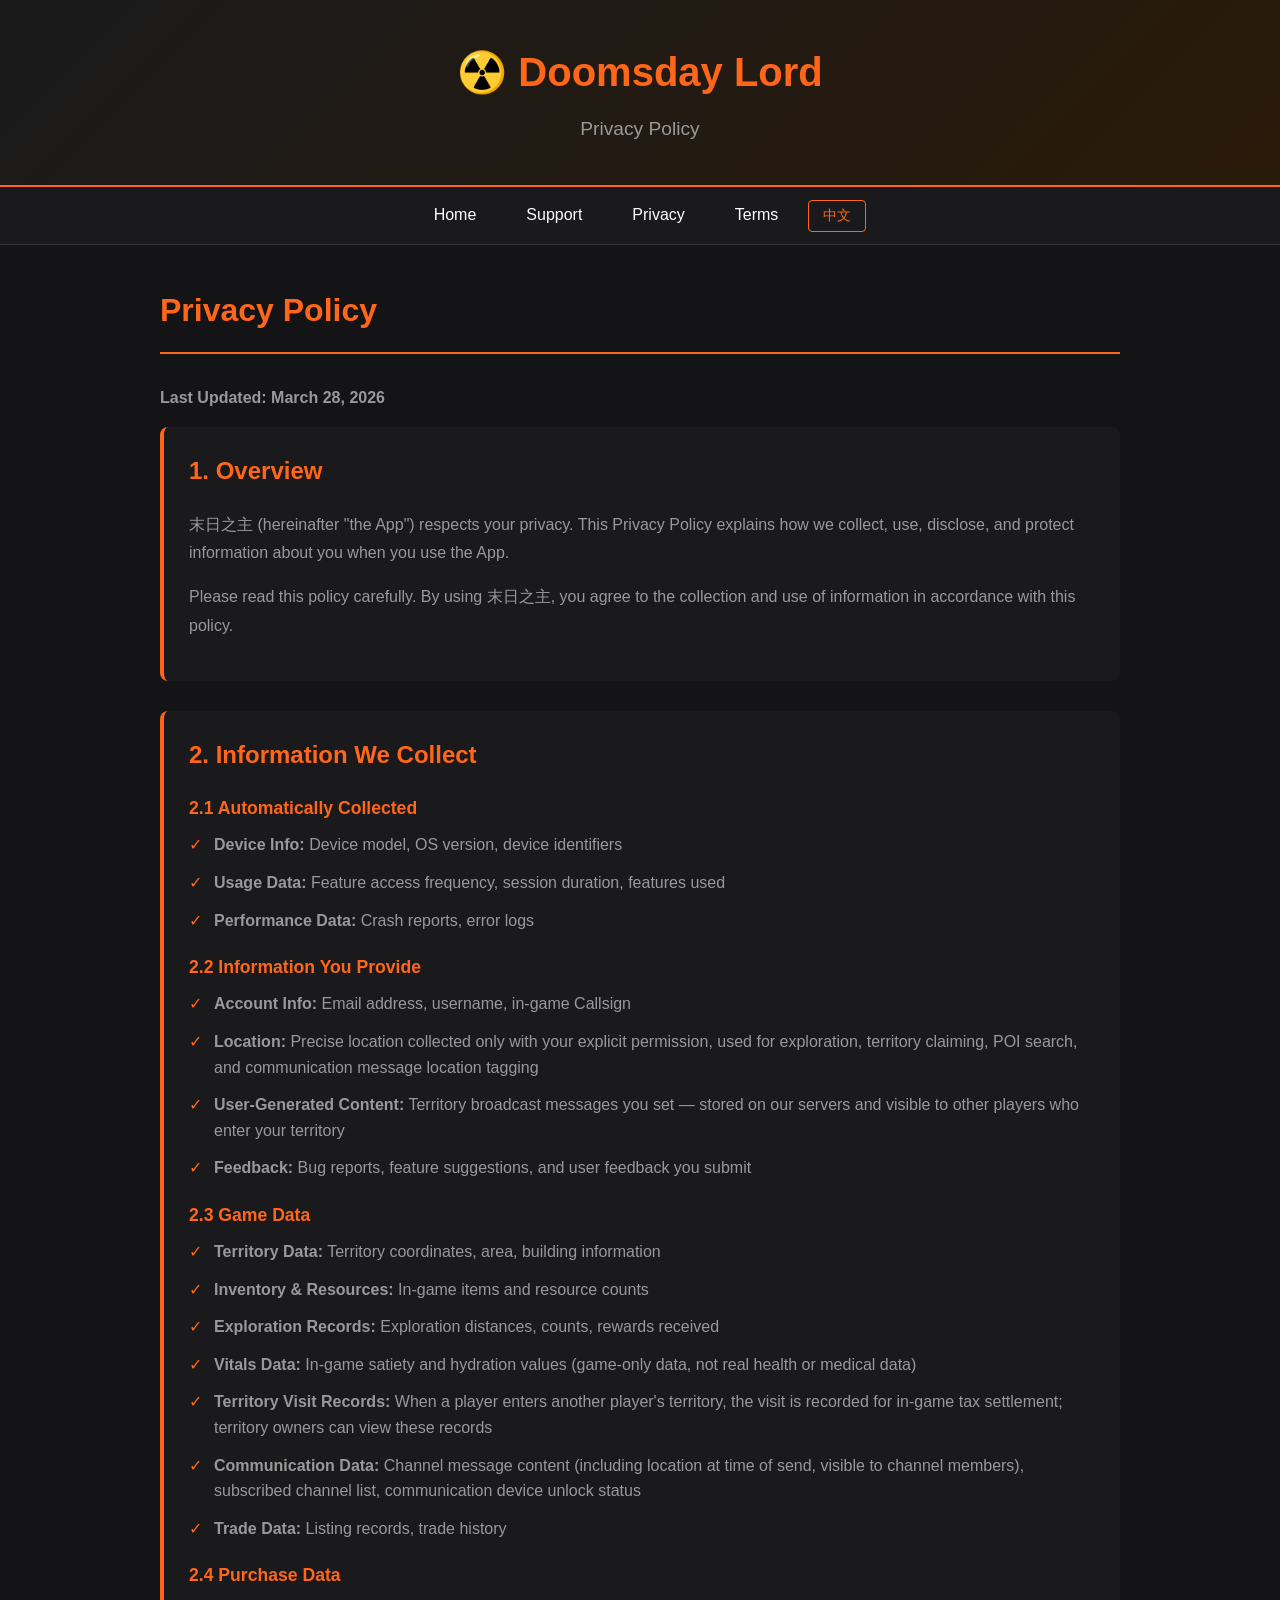
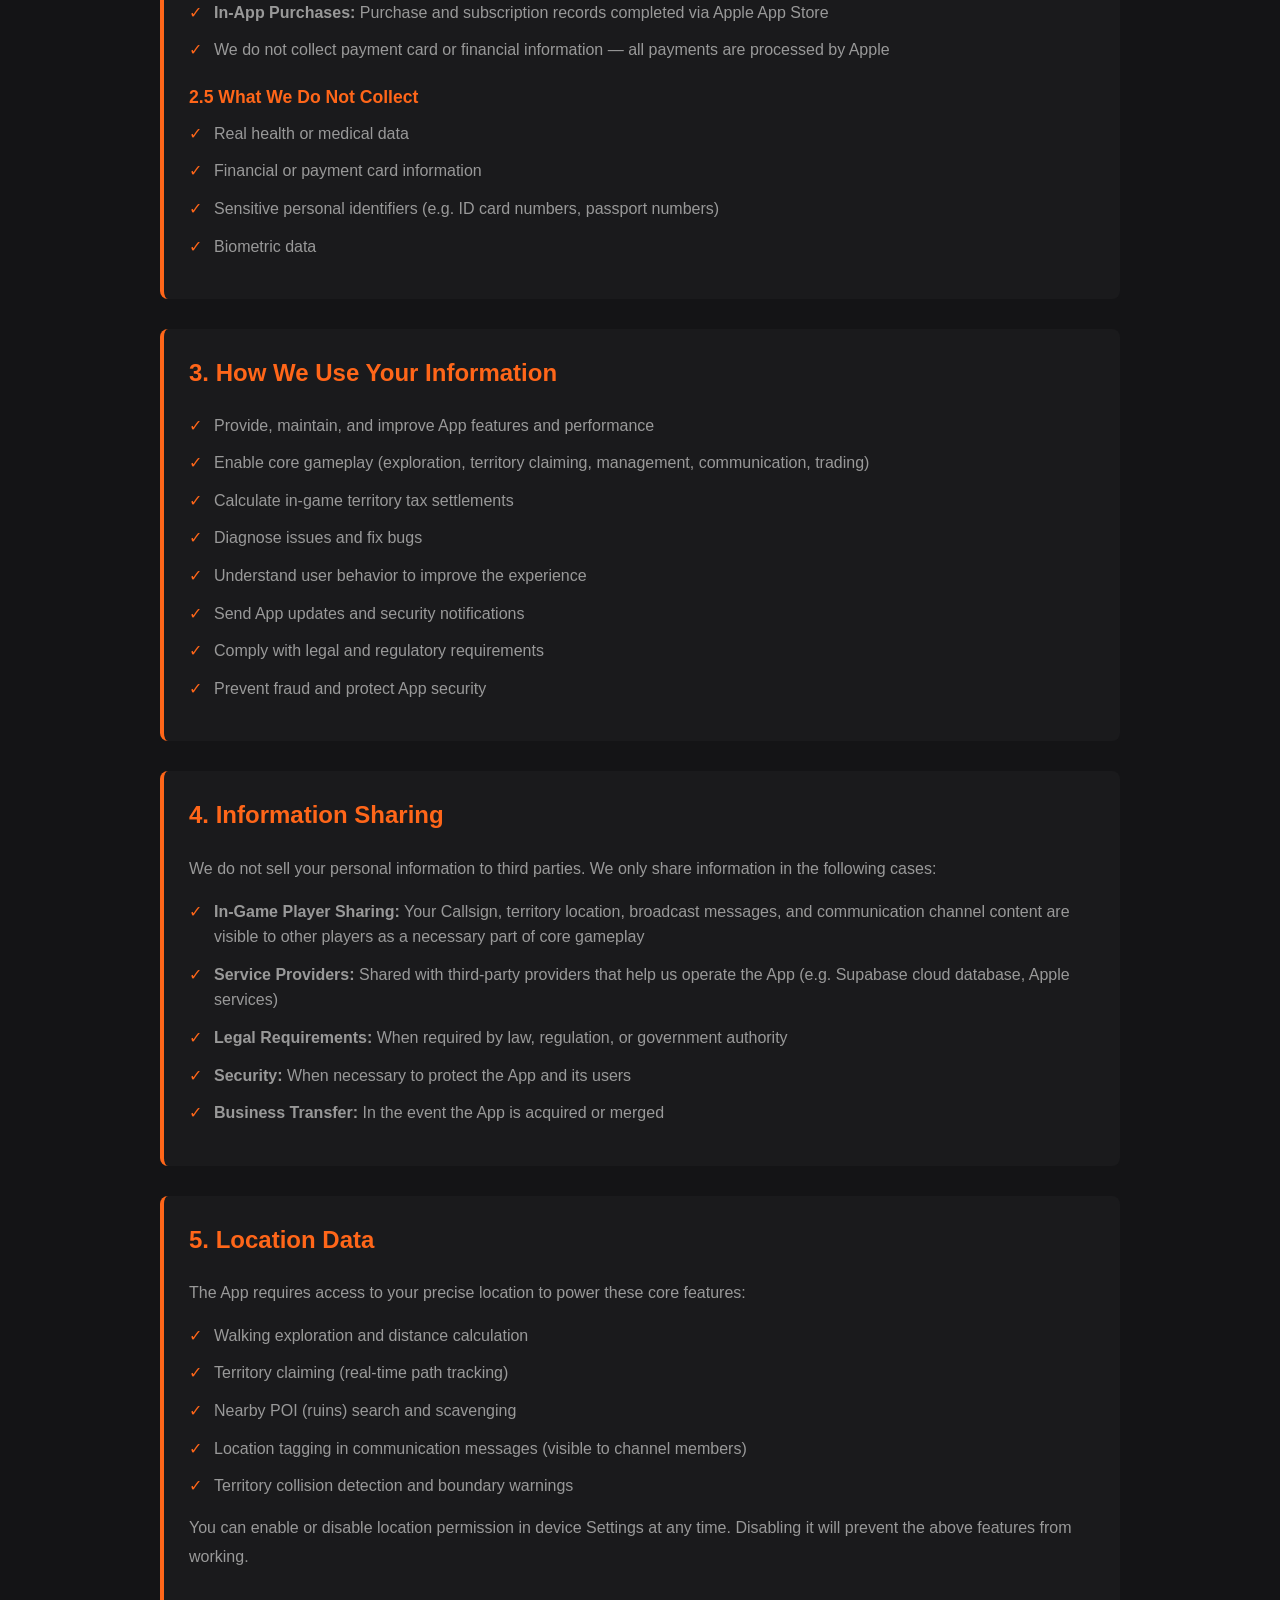
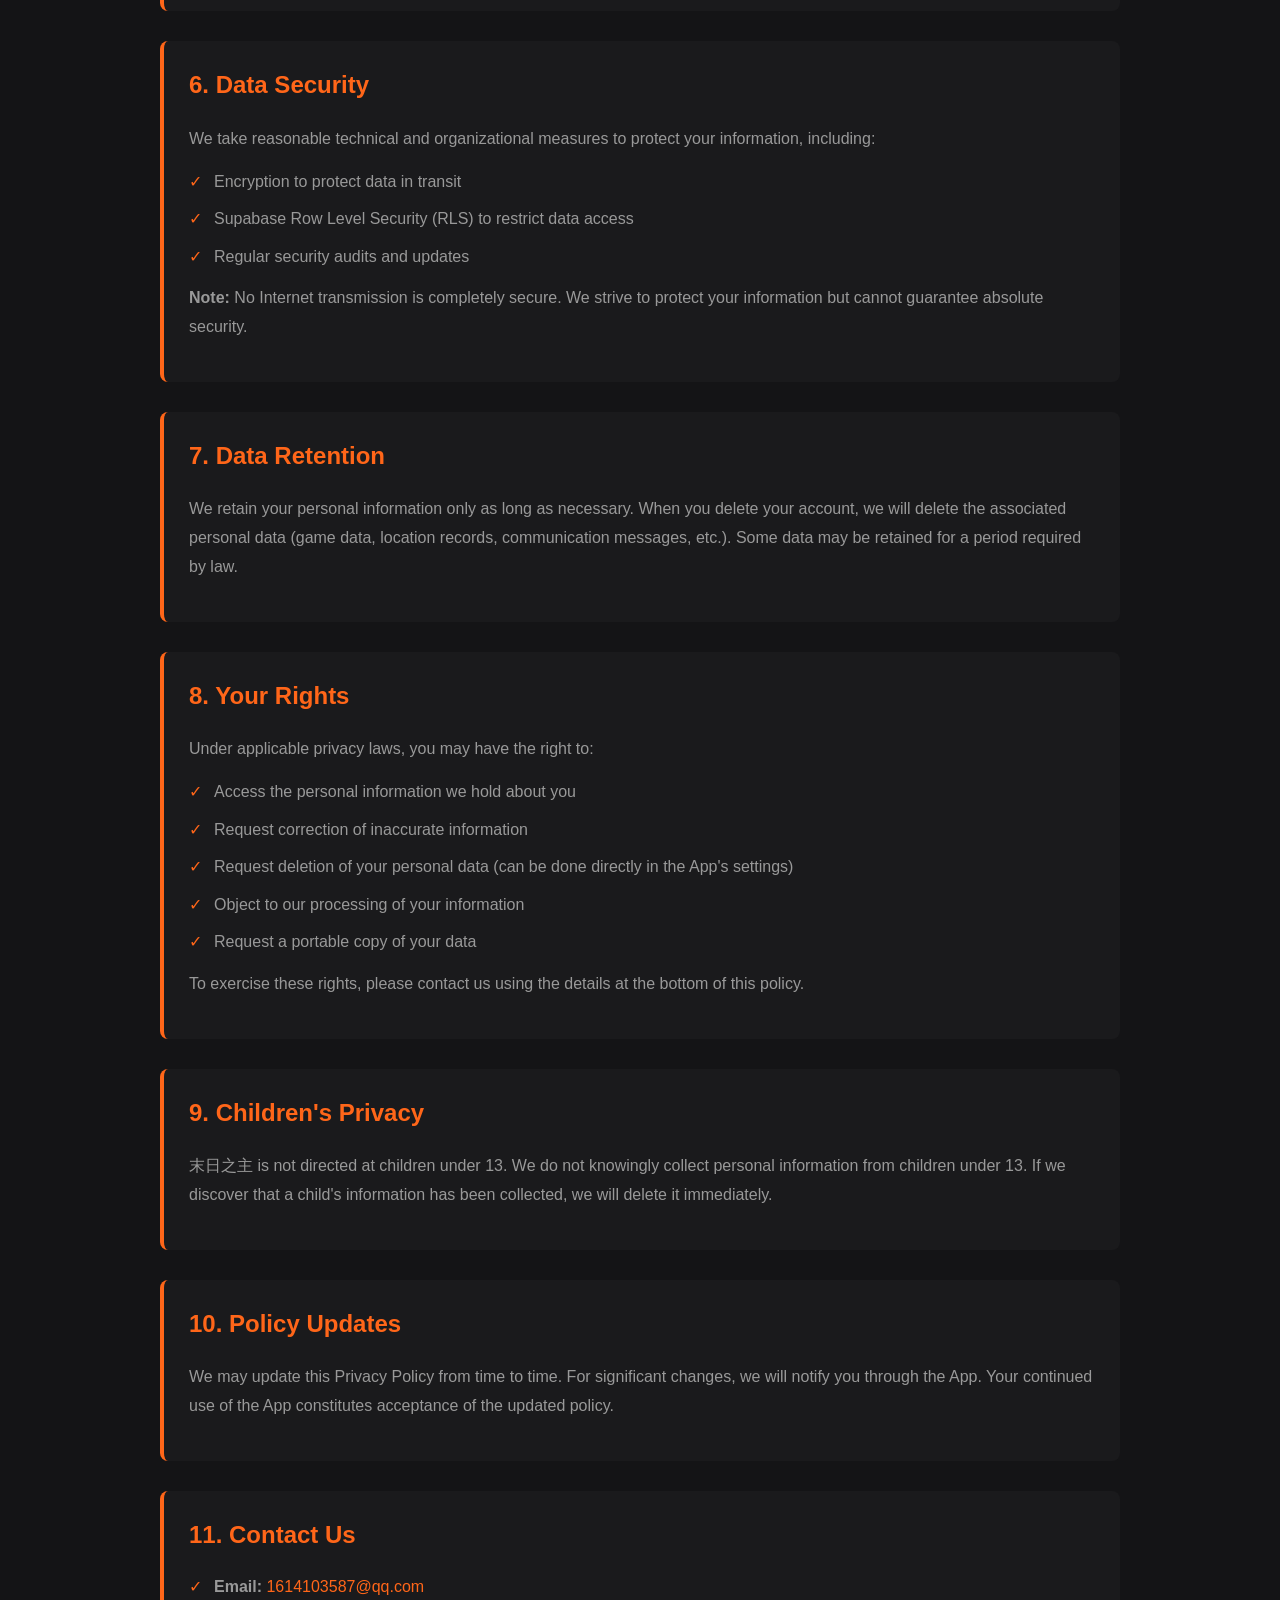
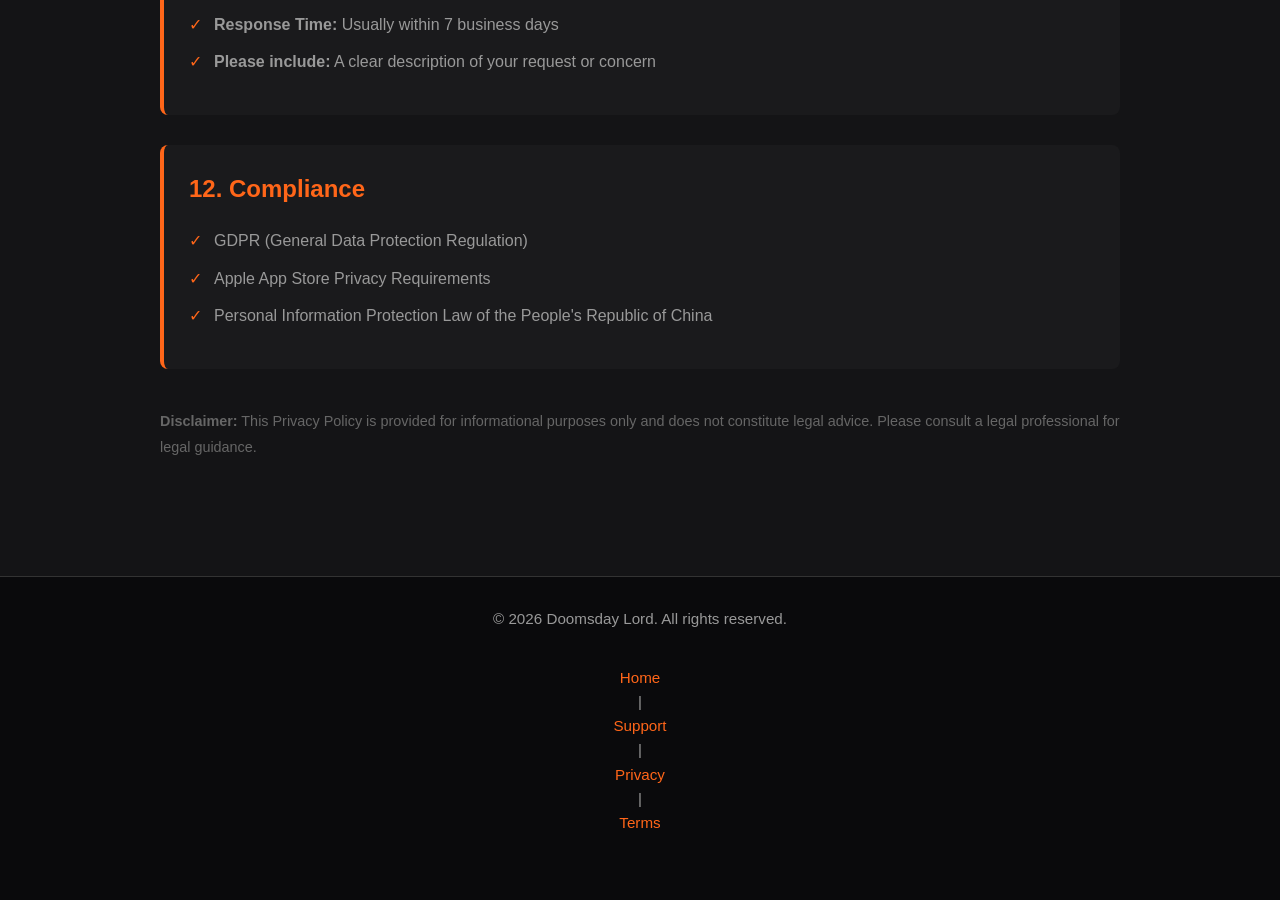
==== commit 56f6f96e: "fix: English mode title and footer" ====
--- a/privacy.html
+++ b/privacy.html
@@ -18,7 +18,7 @@
 <body>
     <header>
         <div class="container">
-            <h1>☢️ 末日之主</h1>
+            <h1 class="lang-zh">☢️ 末日之主</h1><h1 class="lang-en">☢️ Doomsday Lord</h1>
             <p class="subtitle lang-zh">隐私政策</p>
             <p class="subtitle lang-en">Privacy Policy</p>
         </div>
@@ -362,7 +362,7 @@
     <footer>
         <div class="container">
             <p class="lang-zh">&copy; 2026 末日之主. 版权所有。</p>
-            <p class="lang-en">&copy; 2026 末日之主. All rights reserved.</p>
+            <p class="lang-en">&copy; 2026 Doomsday Lord. All rights reserved.</p>
             <p>
                 <a href="index.html"><span class="lang-zh">首页</span><span class="lang-en">Home</span></a> |
                 <a href="support.html"><span class="lang-zh">技术支持</span><span class="lang-en">Support</span></a> |
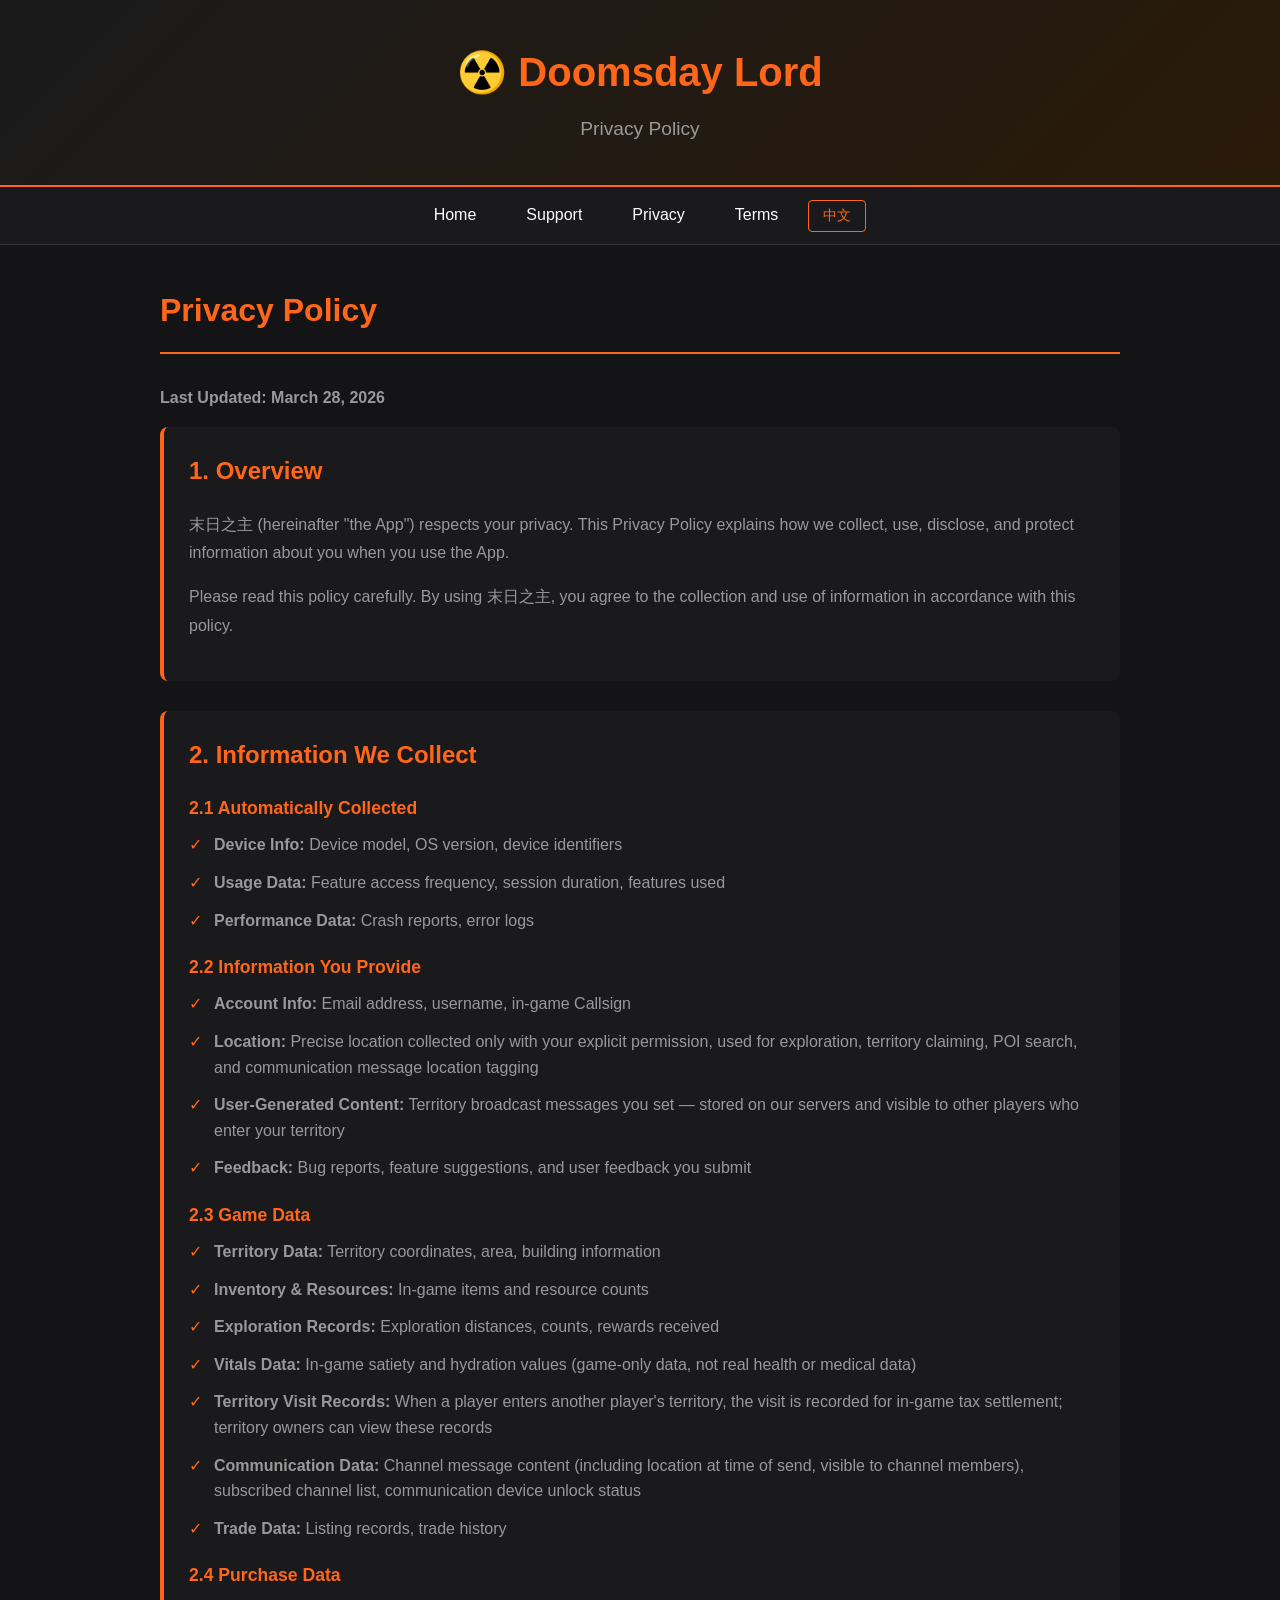
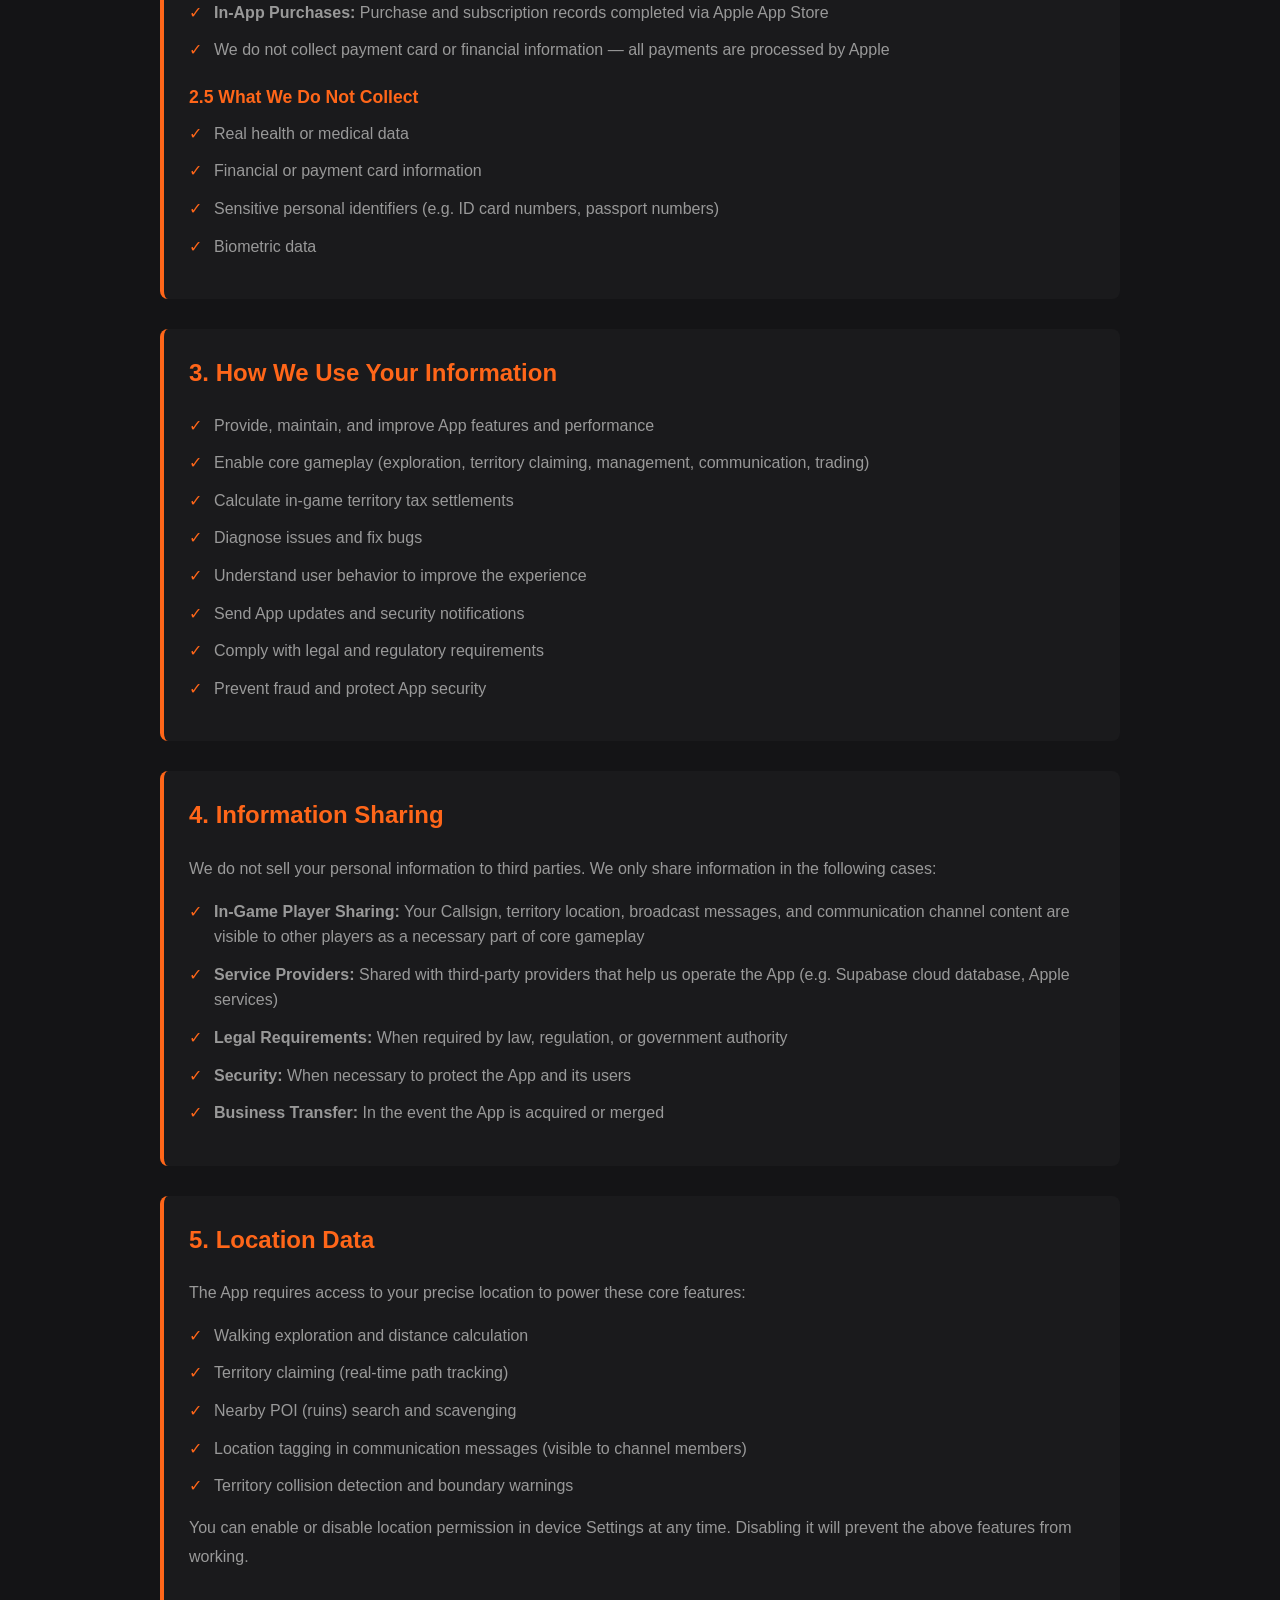
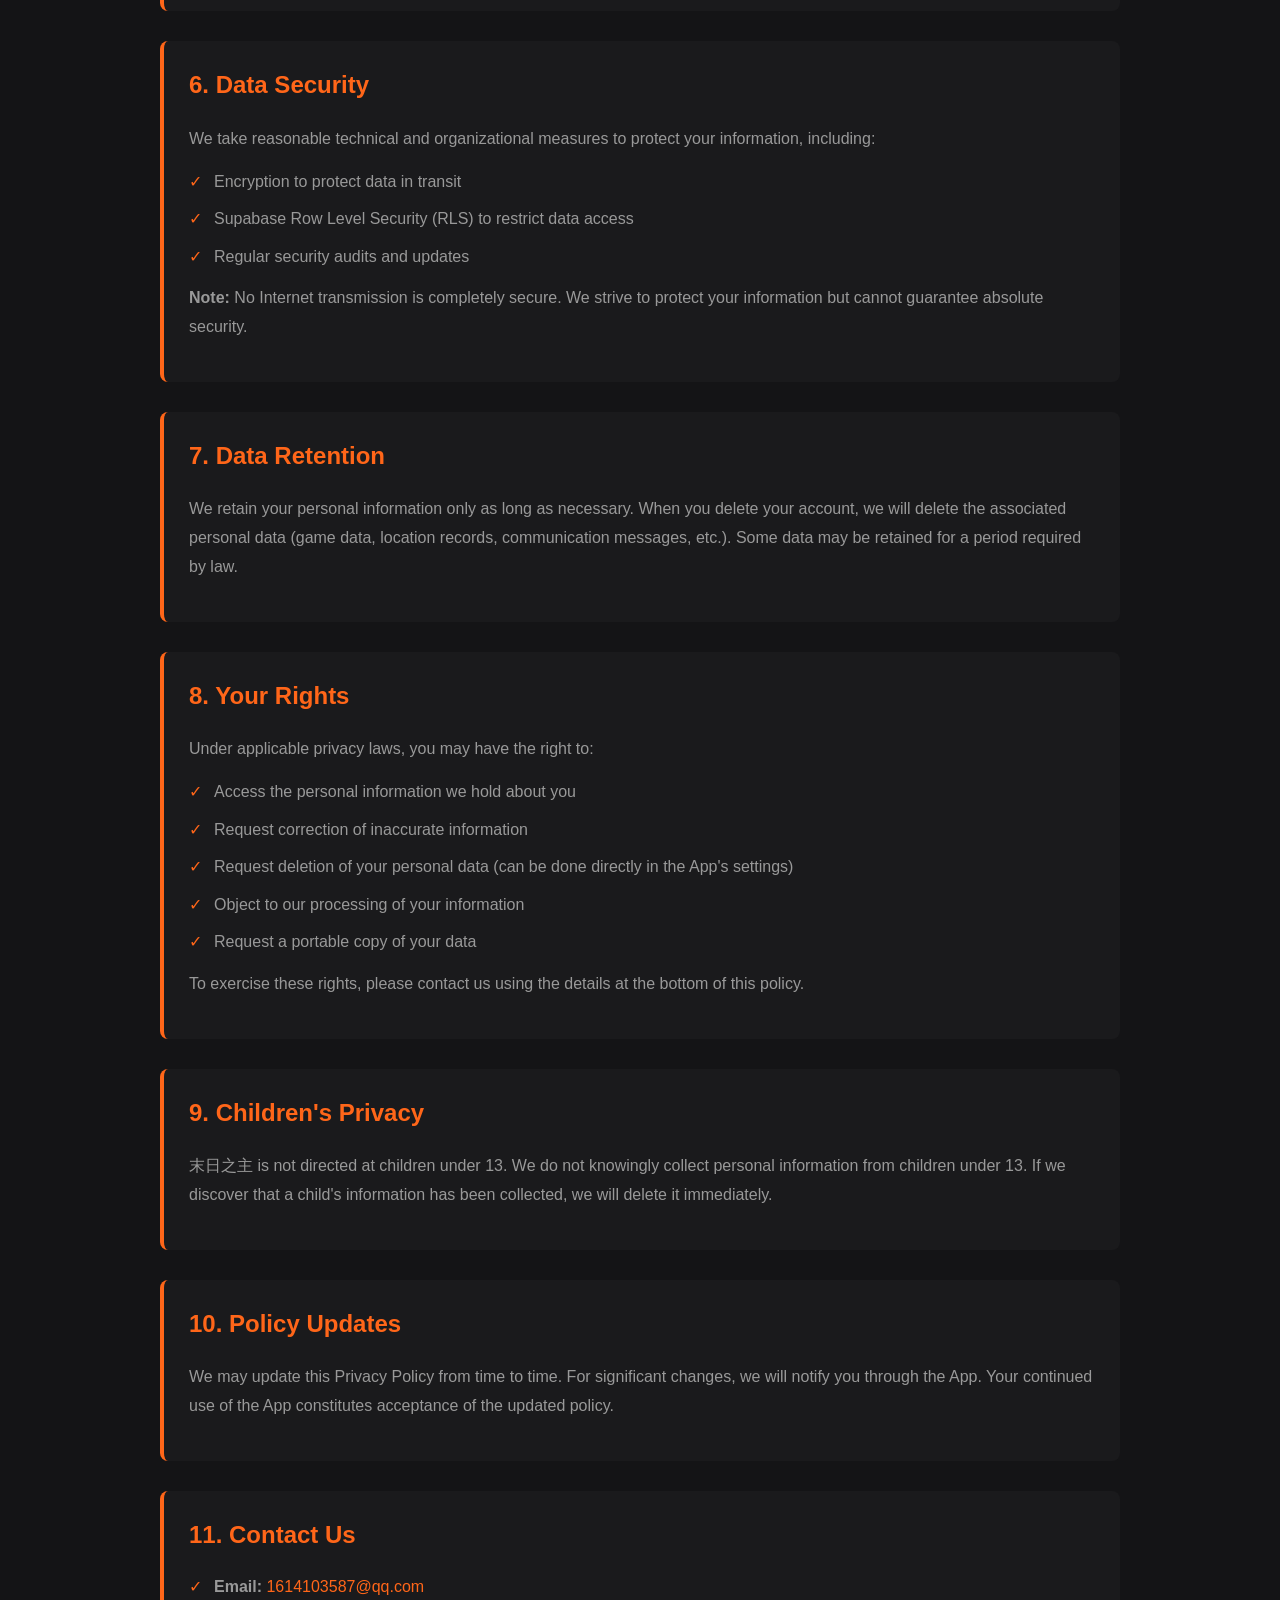
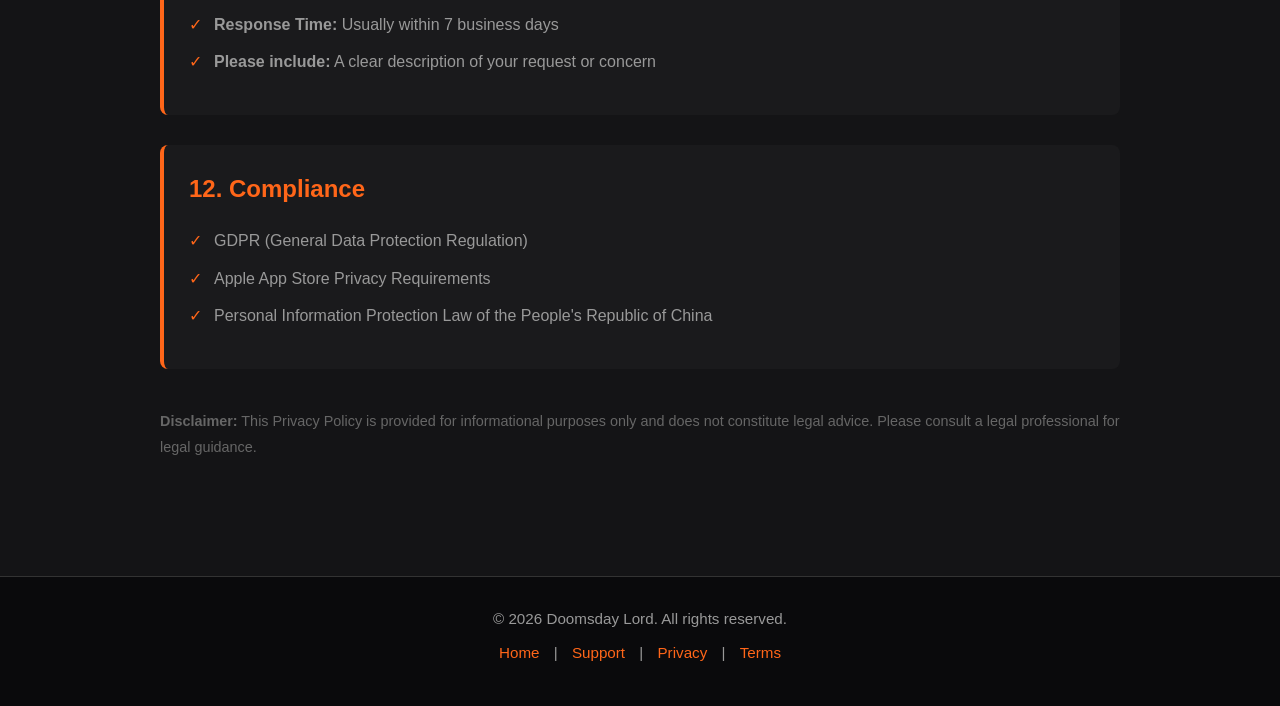
==== commit 43492384: "fix: lang toggle uses classList" ====
--- a/privacy.html
+++ b/privacy.html
@@ -9,9 +9,9 @@
         (function() {
             var lang = localStorage.getItem('site-lang');
             if (!lang) {
-                lang = (navigator.language || navigator.userLanguage || 'zh').startsWith('zh') ? 'zh-Hans' : 'en';
+                lang = (navigator.language || navigator.userLanguage || 'zh').startsWith('zh') ? 'zh' : 'en';
             }
-            document.documentElement.lang = lang;
+            if (lang === 'en') document.documentElement.classList.add('show-en');
         })();
     </script>
 </head>
@@ -375,10 +375,14 @@
     <script>
         function toggleLang() {
             var html = document.documentElement;
-            var current = html.lang;
-            var next = current.startsWith('zh') ? 'en' : 'zh-Hans';
-            html.lang = next;
-            localStorage.setItem('site-lang', next);
+            var isEn = html.classList.contains('show-en');
+            if (isEn) {
+                html.classList.remove('show-en');
+                localStorage.setItem('site-lang', 'zh');
+            } else {
+                html.classList.add('show-en');
+                localStorage.setItem('site-lang', 'en');
+            }
         }
     </script>
 </body>
--- a/styles.css
+++ b/styles.css
@@ -27,10 +27,9 @@
 }
 
 /* Language Toggle */
-.lang-zh { display: block; }
 .lang-en { display: none; }
-html[lang="en"] .lang-zh { display: none; }
-html[lang="en"] .lang-en { display: block; }
+html.show-en .lang-en { display: revert; }
+html.show-en .lang-zh { display: none; }
 
 .lang-toggle {
     display: inline-block;
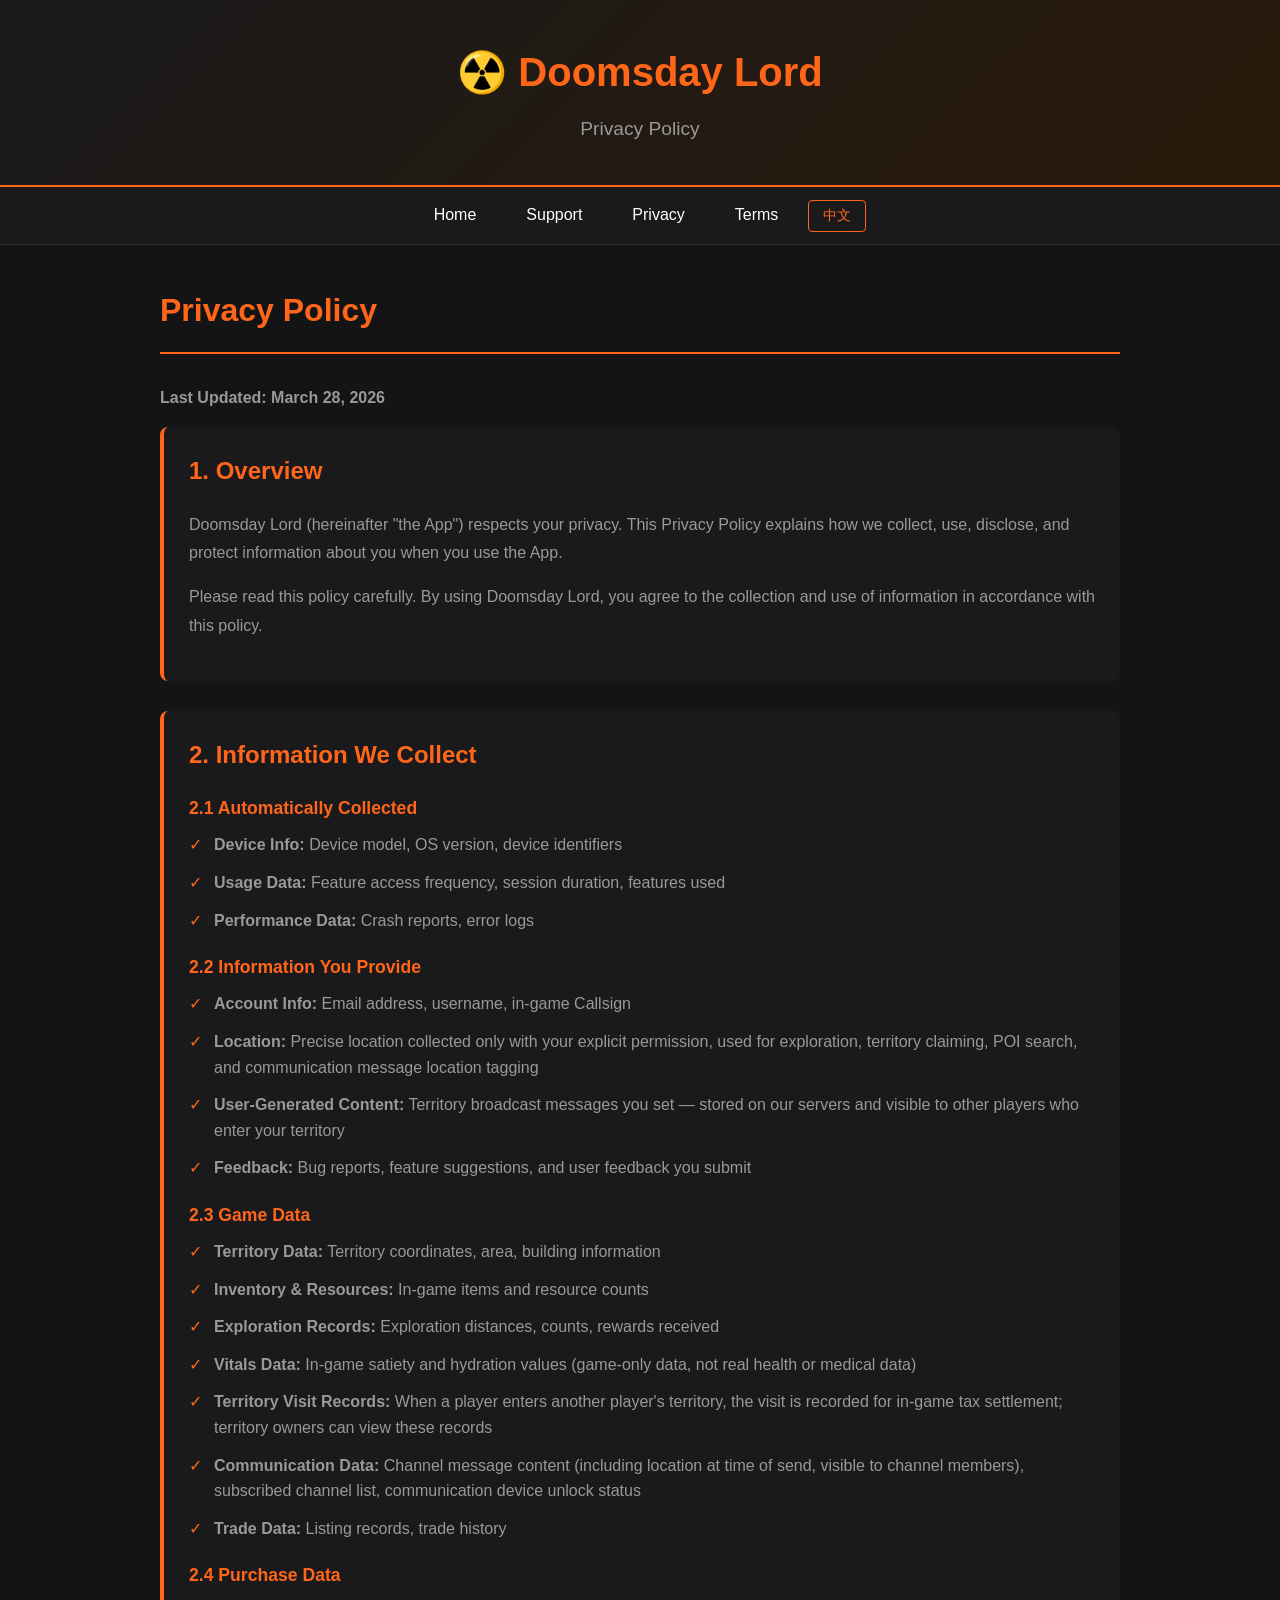
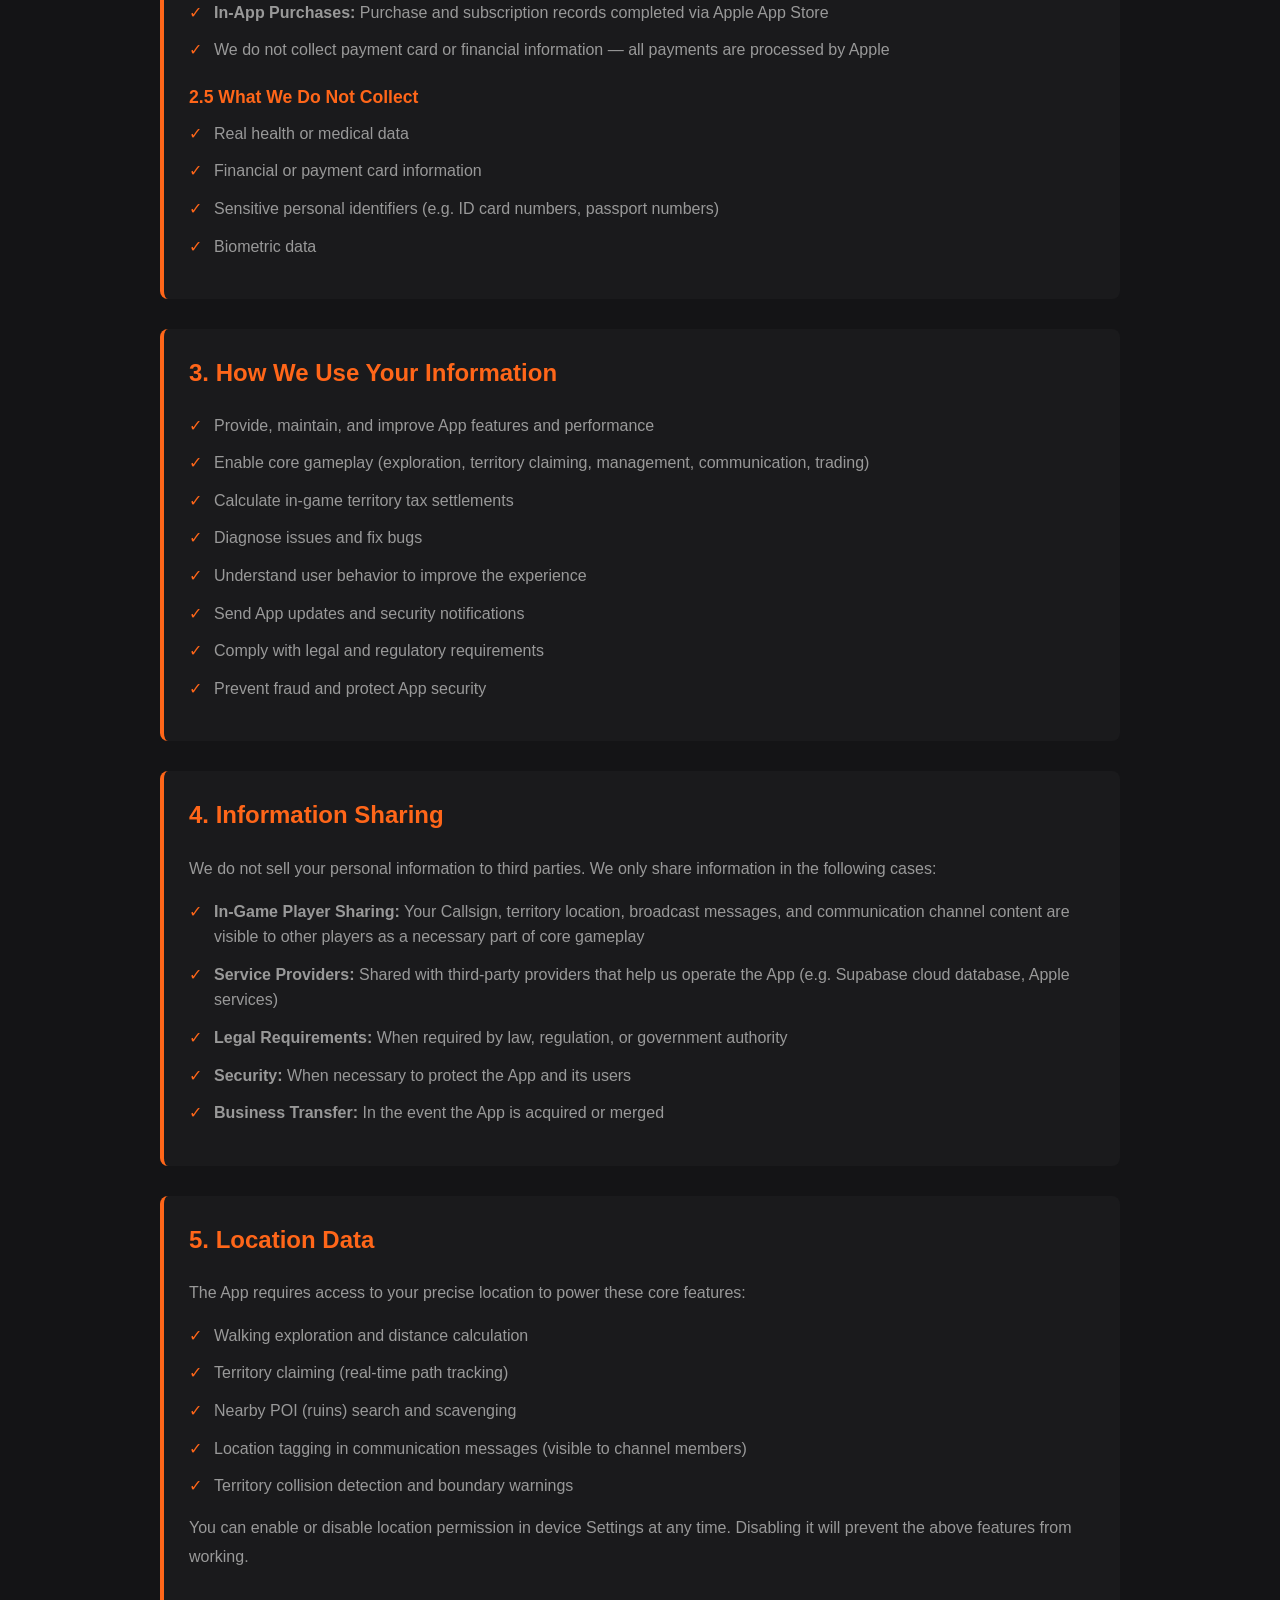
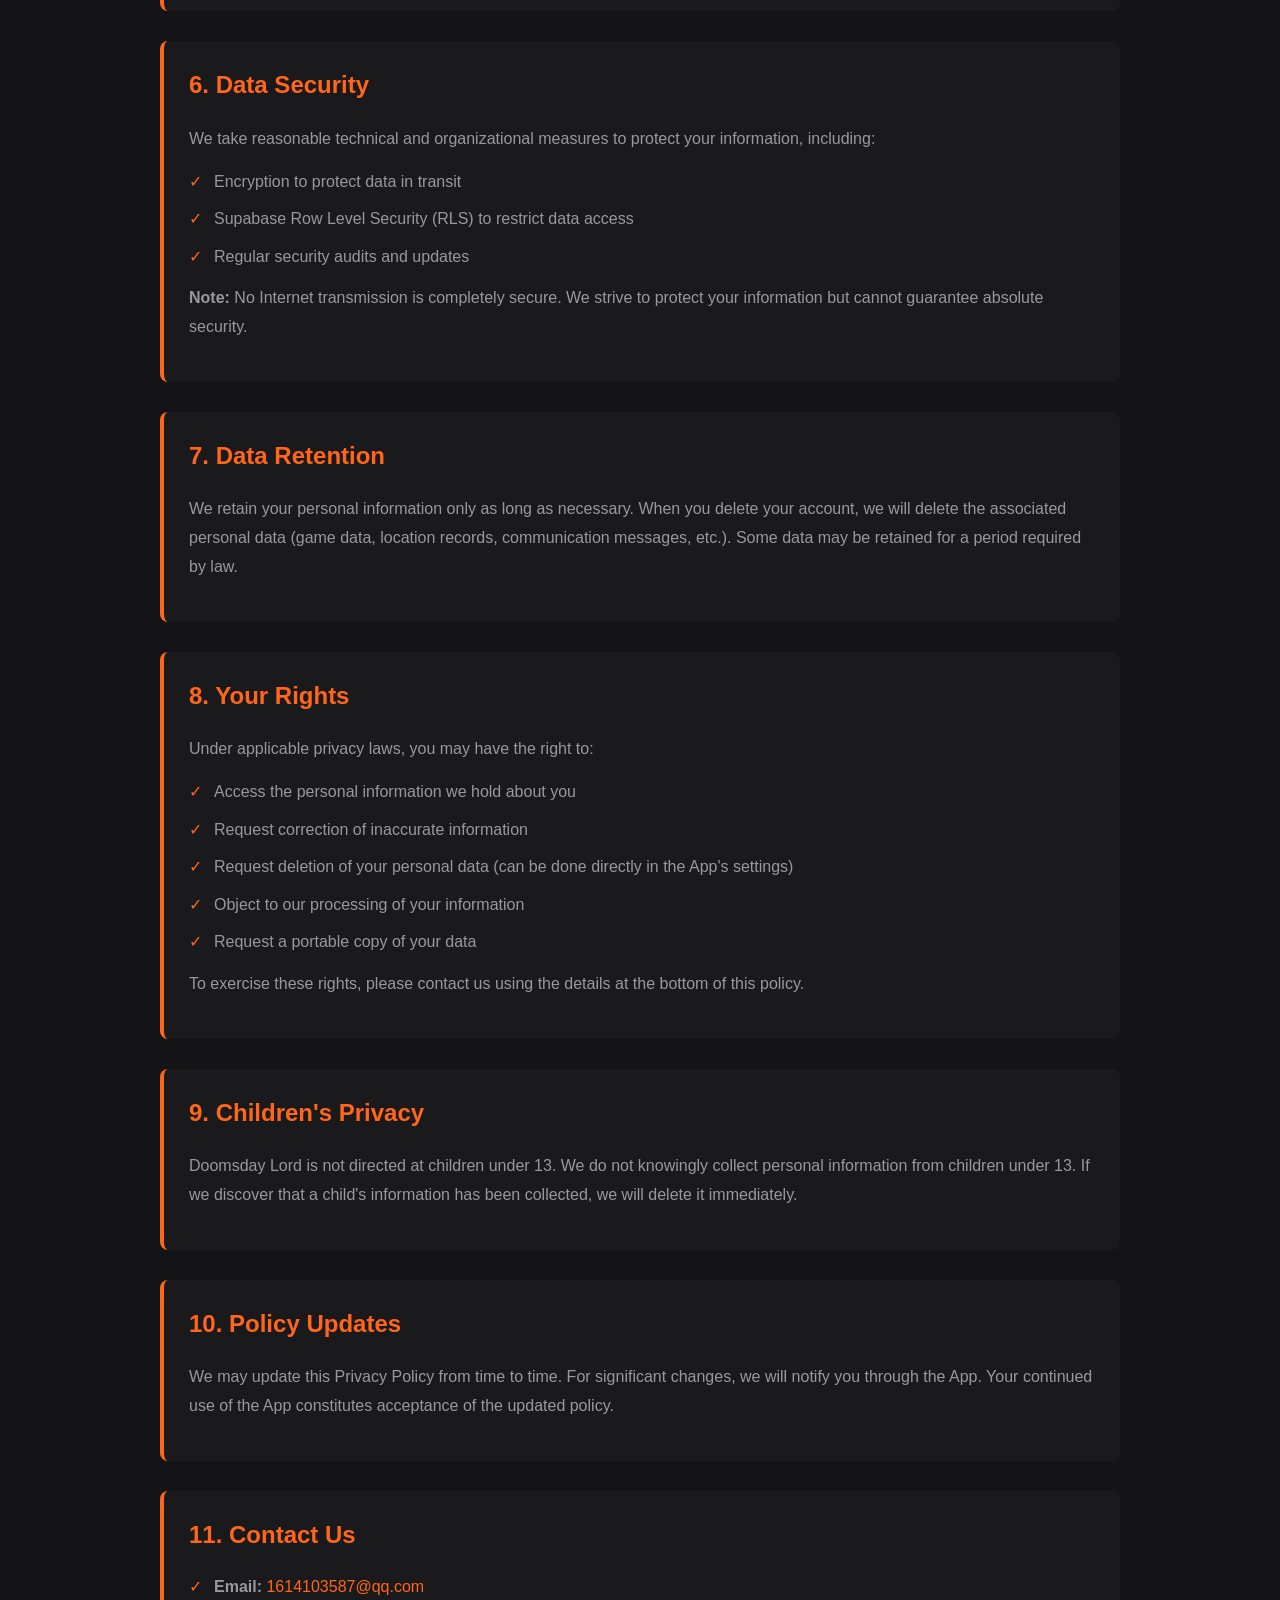
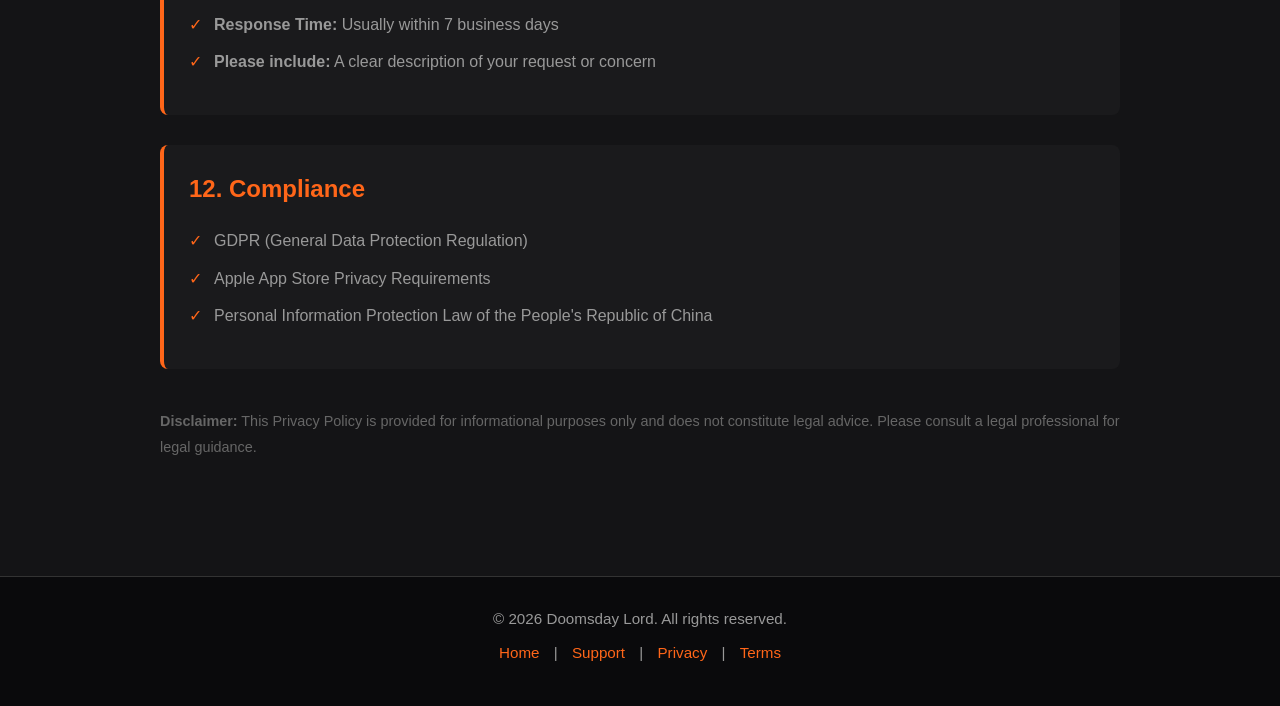
==== commit a0f341e7: "fix: replace 末日之主 with Doomsday Lord in EN sections" ====
--- a/privacy.html
+++ b/privacy.html
@@ -207,8 +207,8 @@
 
                 <section class="privacy-section">
                     <h3>1. Overview</h3>
-                    <p>末日之主 (hereinafter "the App") respects your privacy. This Privacy Policy explains how we collect, use, disclose, and protect information about you when you use the App.</p>
-                    <p>Please read this policy carefully. By using 末日之主, you agree to the collection and use of information in accordance with this policy.</p>
+                    <p>Doomsday Lord (hereinafter "the App") respects your privacy. This Privacy Policy explains how we collect, use, disclose, and protect information about you when you use the App.</p>
+                    <p>Please read this policy carefully. By using Doomsday Lord, you agree to the collection and use of information in accordance with this policy.</p>
                 </section>
 
                 <section class="privacy-section">
@@ -325,7 +325,7 @@
 
                 <section class="privacy-section">
                     <h3>9. Children's Privacy</h3>
-                    <p>末日之主 is not directed at children under 13. We do not knowingly collect personal information from children under 13. If we discover that a child's information has been collected, we will delete it immediately.</p>
+                    <p>Doomsday Lord is not directed at children under 13. We do not knowingly collect personal information from children under 13. If we discover that a child's information has been collected, we will delete it immediately.</p>
                 </section>
 
                 <section class="privacy-section">
